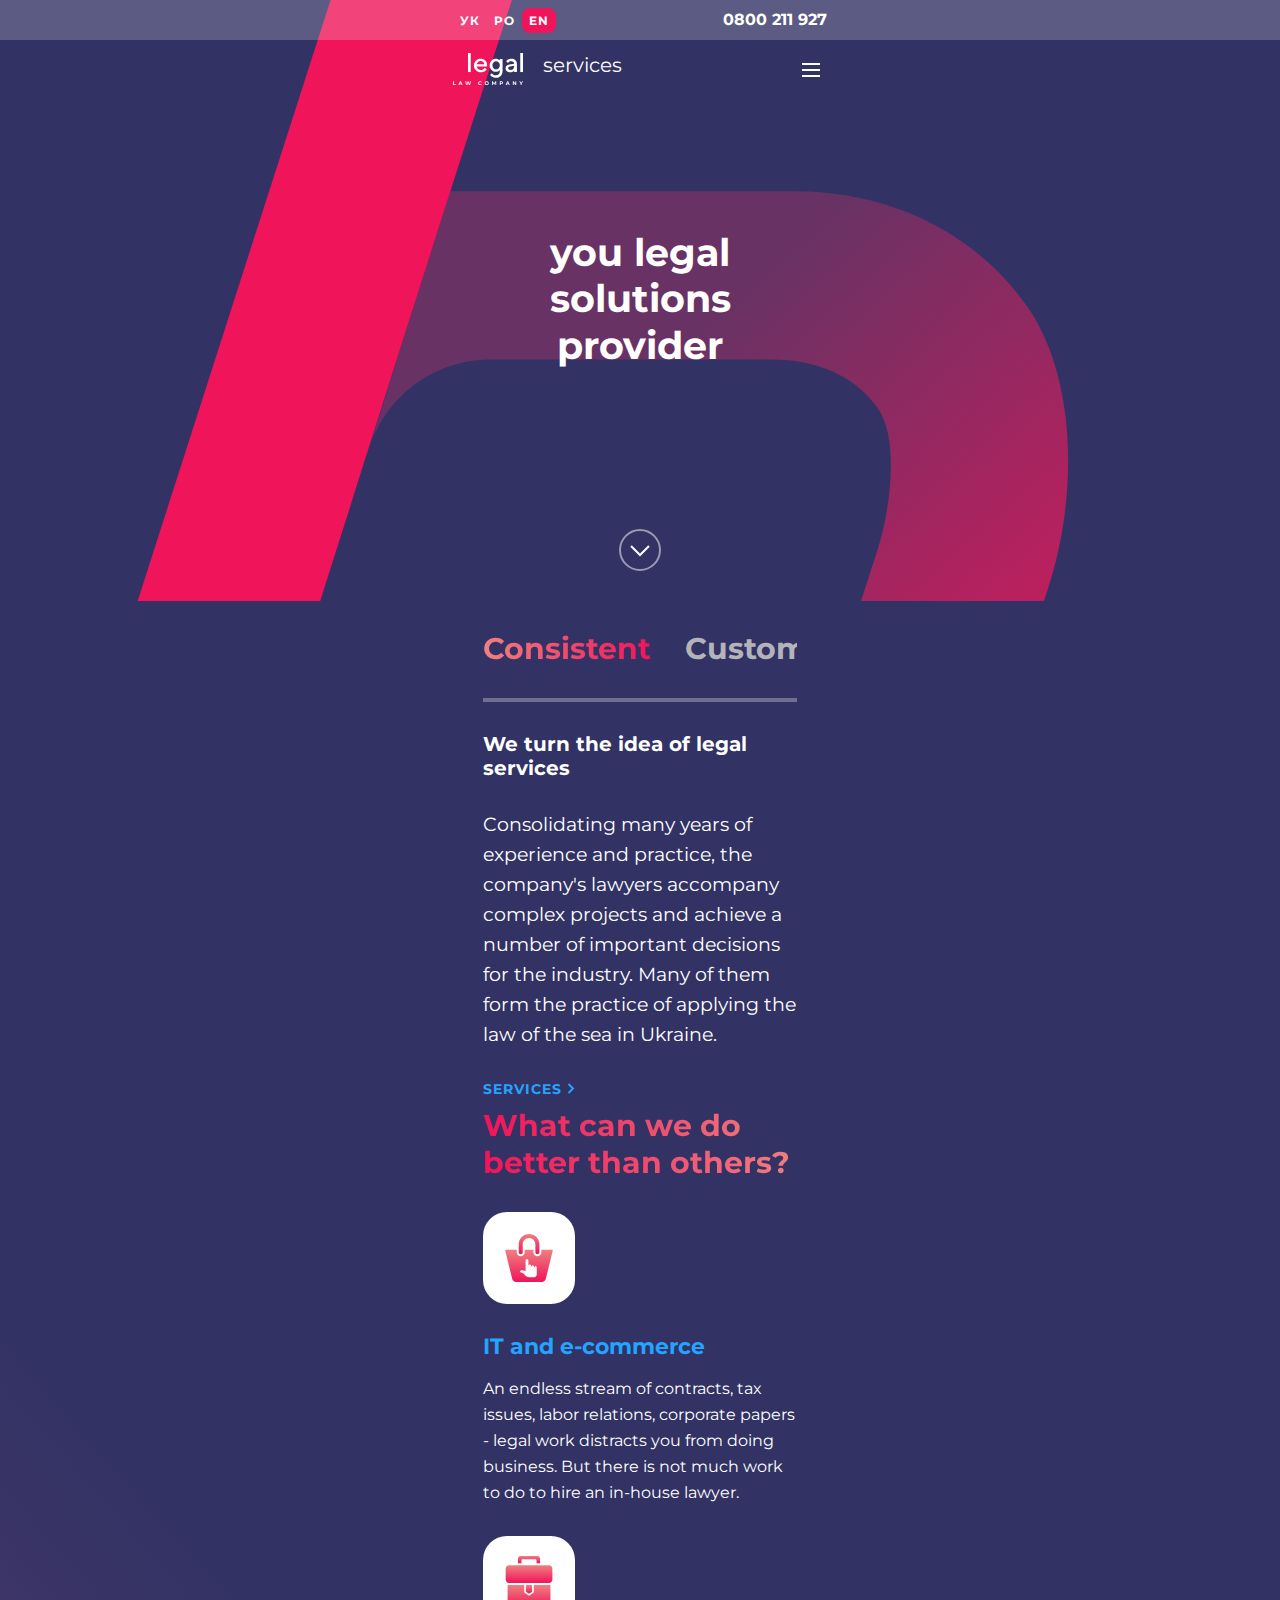
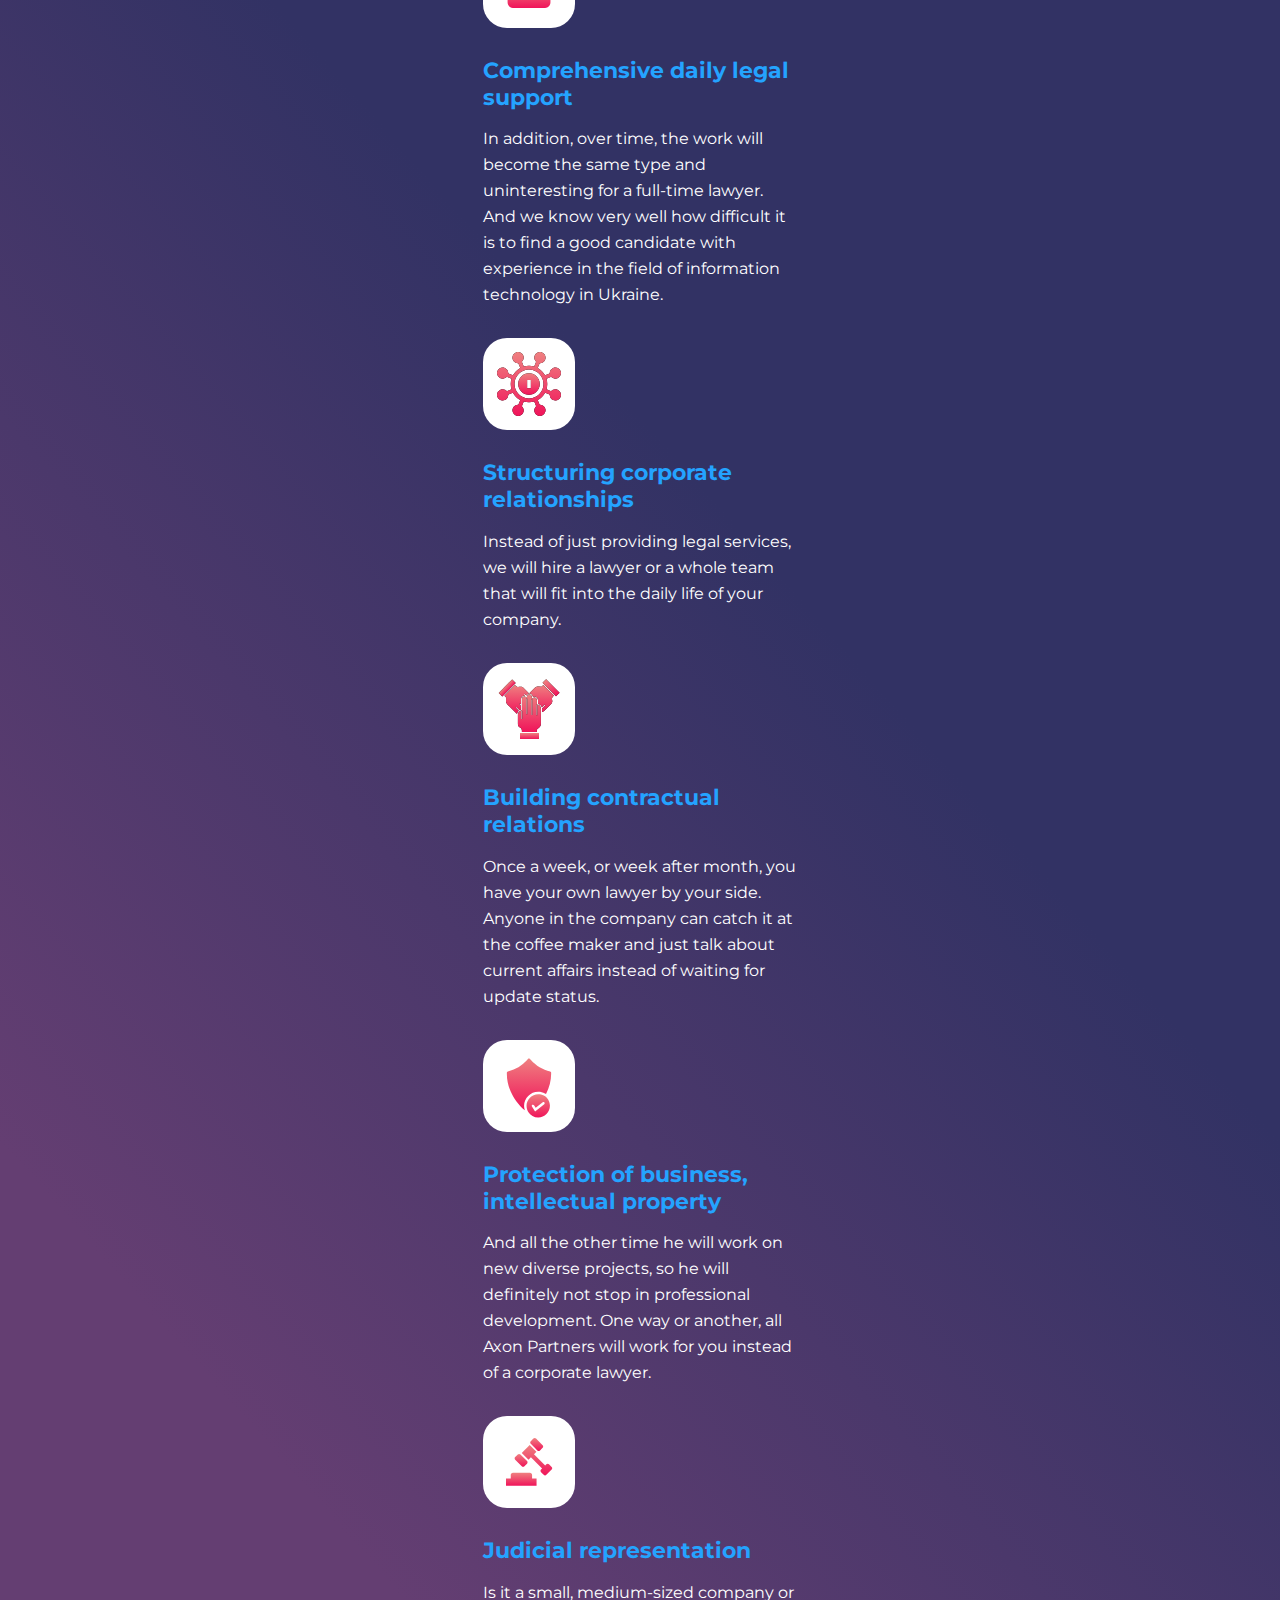
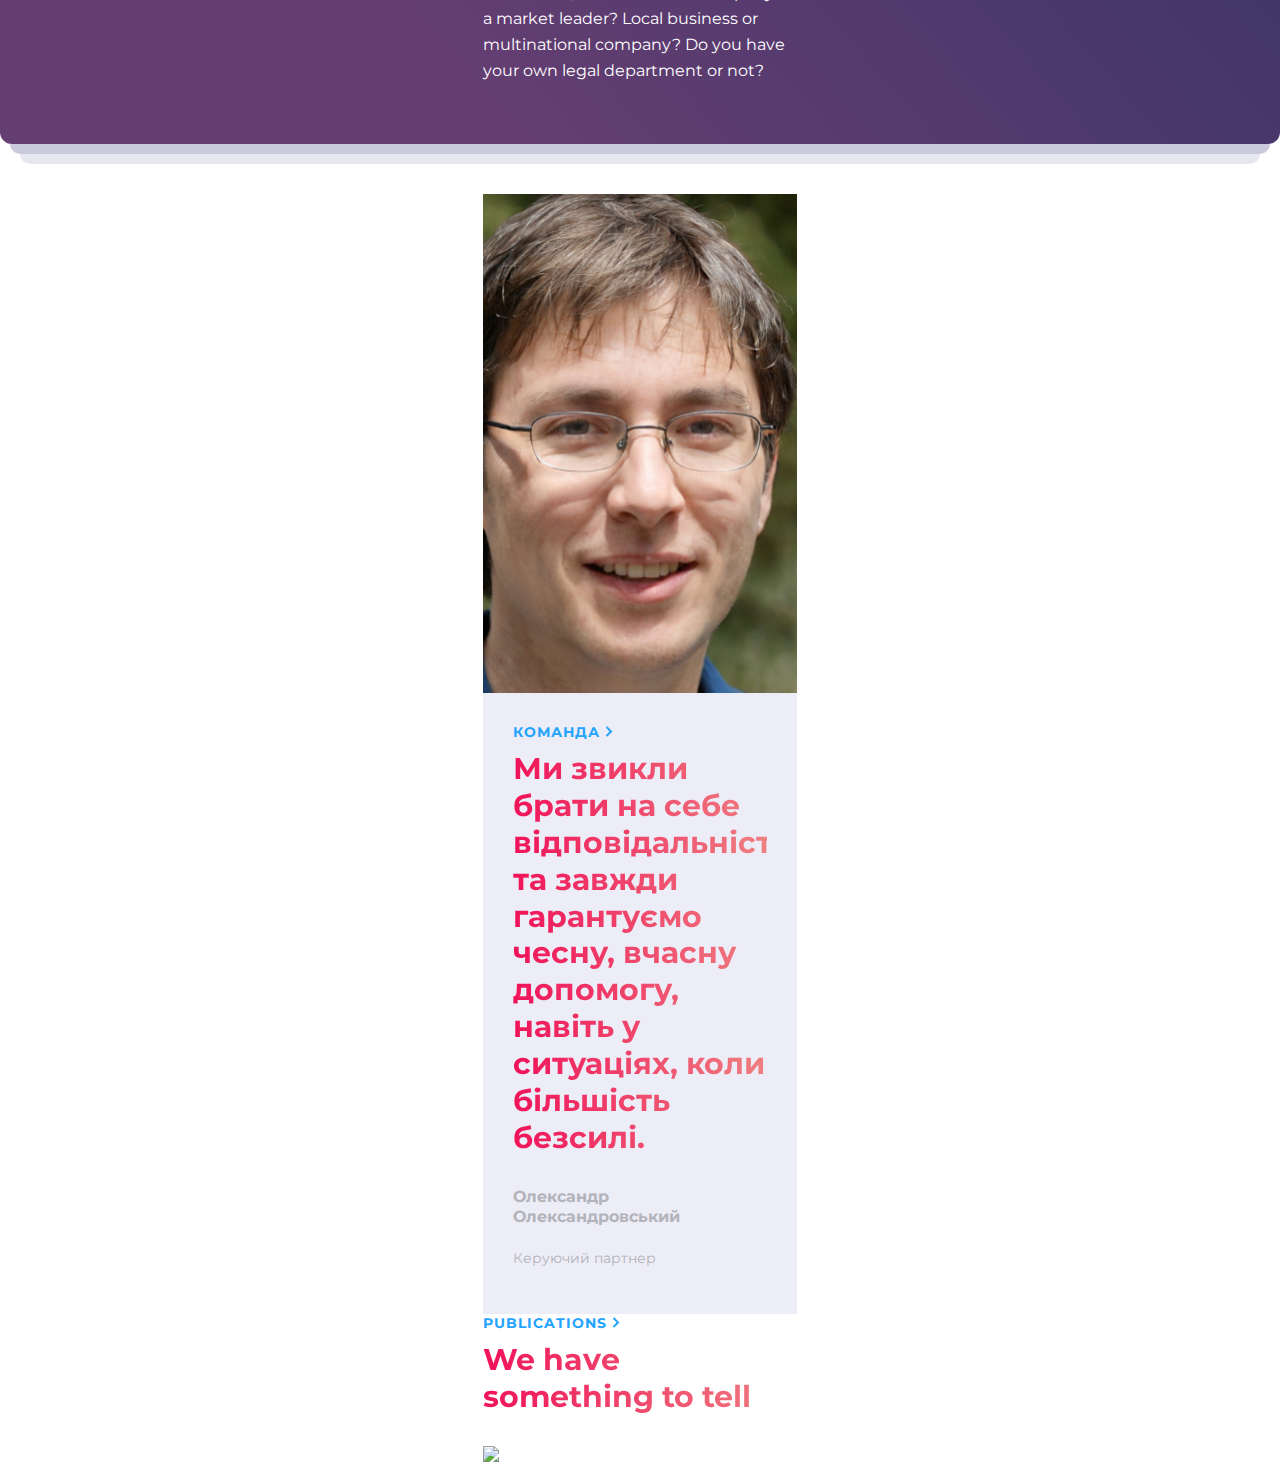
==== index.html @ 5c872ee0 "add services, do team" ====
<!doctype html>
<html lang="en">
<head>
    <meta charset="UTF-8">
    <meta name="viewport"
          content="width=device-width, user-scalable=no, initial-scale=1.0, maximum-scale=1.0, minimum-scale=1.0">
    <meta http-equiv="X-UA-Compatible" content="ie=edge">
    <title>hlegal | Homepage</title>
    <link rel="stylesheet" href="css/normalize.css">
    <link rel="stylesheet" href="css/style.css">
</head>
<body>
<header class="header">
    <section class="header__language-switch">
        <label><span class="button_lang">УК</span><span class="button_lang">PO</span><span class="button_lang current_lang">EN</span></label>
        <a href="tel:0800 211 927" class="contact_phone">0800 211 927</a>
    </section>
    <section class="header__services">
        <a href="#" class="logo">
            <img src="img/logo.svg" alt="logo">
        </a>
        <p>services</p>
        <input type="checkbox" class="visually-hidden" id="nav-toggler">
        <label for="nav-toggler" class="header__services__toggler">
            <span></span><span></span><span></span>
        </label>
        <nav class="header__services__nav">
            <ul class="header__services__nav-list">
                <li><a href="#">about us</a></li>
                <li><a href="#">services</a></li>
                <li><a href="#">team</a></li>
                <li><a href="#">publications</a></li>
                <li><a href="#">contact</a></li>
            </ul>
        </nav>
    </section>
</header>
<main>
    <div class="background">
        <section class="center offer">
            <h1>you legal solutions provider</h1>
            <button class="offer__button">
                <a href="#nextSection" target="_offer">
                    <svg width="20" height="14" viewBox="0 0 20 10" fill="none" xmlns="http://www.w3.org/2000/svg">
                        <path d="M1 1L10 10L19 1" stroke="white" stroke-width="2"/>
                    </svg>
                </a>
            </button>
        </section>
        <section class="center experience" id="nextSection">
            <article class="experience__scroll">
                <div class="experience__scroll__scroll-menu">
                    <a href="#consistent" class="experience__scroll__scroll-menu__current-item">Consistent</a>
                    <a href="#customer_oriented">Customer oriented</a>
                    <a href="#innovative">Innovative</a>
                    <a href="#business_oriented">Business oriented</a>
                </div>
            </article>
            <article class="experience__info">
                <h3 class="experience__info__h">We turn the idea of legal services</h3>
                <p class="experience__info__desc">Consolidating many years of experience and practice, the company's lawyers accompany complex projects and achieve a number of important decisions for the industry. Many of them form the practice of applying the law of the sea in Ukraine.</p>
            </article>
        </section>
        <section class="center services">
            <a href="#" class="link-with-arrow">Services<svg width="8" height="11" viewBox="0 0 8 11" fill="none" xmlns="http://www.w3.org/2000/svg">
                <path d="M1.5 1L6 5.5L1.5 10" stroke="#24A3FF" stroke-width="2"/>
            </svg></a>
            <h2 class="header-red-gradient">What can we do better than others?</h2>
            <article class="services__cards">
                <div class="services__cards__card">
                    <div class="services__cards__card__icon"><img src="../img/ecommerce.svg" alt="ecommerce"></div>
                    <h3 class="link-blue-header">IT and e-commerce</h3>
                    <p class="services__cards__card__desc">An endless stream of contracts, tax issues, labor relations, corporate papers - legal work distracts you from doing business. But there is not much work to do to hire an in-house lawyer.</p>
                </div>
                <div class="services__cards__card">
                    <div class="services__cards__card__icon"><img src="../img/support.svg" alt="support"></div>
                    <h3 class="link-blue-header">Comprehensive daily legal support</h3>
                    <p class="services__cards__card__desc">In addition, over time, the work will become the same type and uninteresting for a full-time lawyer. And we know very well how difficult it is to find a good candidate with experience in the field of information technology in Ukraine.</p>
                </div>
                <div class="services__cards__card">
                    <div class="services__cards__card__icon"><img src="../img/corporate.svg" alt="corporate"></div>
                    <h3 class="link-blue-header">Structuring corporate relationships</h3>
                    <p class="services__cards__card__desc">Instead of just providing legal services, we will hire a lawyer or a whole team that will fit into the daily life of your company.</p>
                </div>
                <div class="services__cards__card">
                    <div class="services__cards__card__icon"><img src="../img/trust.svg" alt="trust"></div>
                    <h3 class="link-blue-header">Building contractual relations</h3>
                    <p class="services__cards__card__desc">Once a week, or week after month, you have your own lawyer by your side. Anyone in the company can catch it at the coffee maker and just talk about current affairs instead of waiting for update status.</p>
                </div>
                <div class="services__cards__card">
                    <div class="services__cards__card__icon"><img src="../img/protection.svg" alt="protection"></div>
                    <h3 class="link-blue-header">Protection of business, intellectual property</h3>
                    <p class="services__cards__card__desc">And all the other time he will work on new diverse projects, so he will definitely not stop in professional development. One way or another, all Axon Partners will work for you instead of a corporate lawyer.</p>
                </div>
                <div class="services__cards__card">
                    <div class="services__cards__card__icon"><img src="../img/court.svg" alt="court"></div>
                    <h3 class="link-blue-header">Judicial representation</h3>
                    <p class="services__cards__card__desc">Is it a small, medium-sized company or a market leader? Local business or multinational company? Do you have your own legal department or not?</p>
                </div>
            </article>
        </section>
    </div>
    <section class="center team">
        <article class="team__member-card">
            <img src="../img/team_member.jpg" alt="team member">
            <div class="team__member-card__center">
                <a href="#" class="link-with-arrow">команда<svg width="8" height="11" viewBox="0 0 8 11" fill="none" xmlns="http://www.w3.org/2000/svg">
                    <path d="M1.5 1L6 5.5L1.5 10" stroke="#24A3FF" stroke-width="2"/>
                </svg></a>
                <h2 class="header-red-gradient">Ми звикли брати на себе відповідальність та завжди гарантуємо чесну, вчасну допомогу, навіть у ситуаціях, коли більшість безсилі.</h2>
                <h4 class="team__member-card__name">Олександр Олександровський</h4>
                <p class="team__member-card__desk">Керуючий партнер</p>
            </div>
        </article>
    </section>
    <section class="center publications">
        <article class="publications__p">
            <a href="#" class="link-with-arrow">publications<svg width="8" height="11" viewBox="0 0 8 11" fill="none" xmlns="http://www.w3.org/2000/svg">
                <path d="M1.5 1L6 5.5L1.5 10" stroke="#24A3FF" stroke-width="2"/>
            </svg></a>
            <h2 class="header-red-gradient">We have something to tell</h2>
            <img src="../img/work_process.jpg" alt="work process">
        </article>
    </section>
</main>
<footer>

</footer>
</body>
</html>
---- css/style.css ----
:root{--main-darck-color: #323264;--accent-pink-color: #F0145A;--link-active-color: #24A3FF;--text-grey: #B3B3BA;--hover-light-text-color: rgba(255, 255, 255, 0.2);--text-red-gradient: linear-gradient(90.13deg, #F0145A 0.84%, #EF8080 99.96%);--text-red-reversed-gradient: linear-gradient(90.13deg, #EF8080 0.84%, #F0145A 99.96%);--background-gradient: linear-gradient(228.57deg, #323264 11.93%, #323264 57.17%, #643E72 87.46%)}@font-face{font-family:"Montserrat";src:url("../fonts/Montserrat/Montserrat-Regular.woff2");font-weight:400}@font-face{font-family:"Montserrat";src:url("../fonts/Montserrat/Montserrat-Bold.woff2");font-weight:700}html{scroll-behavior:smooth}body{font-family:"Montserrat",sans-serif;color:#fff}a{cursor:pointer;text-decoration:none}.center{padding-left:calc(50vw - 157px);padding-right:calc(50vw - 157px)}main .background{display:block;position:relative;background:var(--background-gradient);border-radius:0 0 12px 12px}main .background:before,main .background:after{content:"";display:block;position:absolute;border-radius:0 0 12px 12px;width:100%;z-index:-1;height:10px;transform:translateX(-50%);left:50%}main .background:before{bottom:-10px;background-color:#cacadb;width:calc(100% - 20px)}main .background:after{bottom:-20px;background-color:#e7e7f2;width:calc(100% - 40px)}img{display:block;max-width:100%}.link-with-arrow{font:700 14px/1.2 "Montserrat",sans-serif;text-transform:uppercase;letter-spacing:1px;color:var(--link-active-color)}.link-with-arrow svg{margin:0 5px}.link-blue-header{font:700 22px/1.22 "Montserrat",sans-serif;color:var(--link-active-color);margin:30px 0 15px 0}.header-red-gradient{margin:10px 0 30px 0;font:700 30px/1.23 "Montserrat",sans-serif;background:var(--text-red-gradient);-webkit-background-clip:text;-webkit-text-fill-color:rgba(0,0,0,0)}.visually-hidden{position:absolute;width:1px;height:1px;margin:-1px;border:0;padding:0;white-space:nowrap;clip-path:inset(100%);clip:rect(0 0 0 0);overflow:hidden}.header{position:absolute;width:100%;box-sizing:border-box;z-index:10}.header__language-switch{padding:10px calc(50vw - 187px);display:flex;align-items:center;justify-content:space-between;background-blend-mode:overlay;background:rgba(255,255,255,.2)}.header__language-switch .button_lang{cursor:pointer;text-align:center;padding:5px 7px;margin:0;border-radius:8px;font:700 12px/1.25 "Montserrat",sans-serif;letter-spacing:1px}.header__language-switch .button_lang:hover{background:rgba(255,255,255,.2)}.header__language-switch .current_lang{background:var(--accent-pink-color)}.header__language-switch .contact_phone{font:700 16px/1.25 "Montserrat",sans-serif;color:#fff;text-decoration:none}.header__services{padding:13px calc(50vw - 187px);display:flex;justify-content:space-between}.header__services p{font:20px/1.2 "Montserrat",sans-serif;margin:0 auto 0 20px}.header__services .logo{display:block;max-width:70px}.header__services__toggler{width:32px;height:32px;border-radius:8px;display:block;position:relative;z-index:3}.header__services__toggler span{width:18px;height:2px;background:#fff;display:block;position:absolute;left:50%;top:0;transform:translateX(-50%)}.header__services__toggler span:nth-child(1){transform:translate(-50%, 10px)}.header__services__toggler span:nth-child(2){top:50%}.header__services__toggler span:nth-child(3){top:100%;transform:translate(-50%, -10px)}.header__services__toggler:hover{background:var(--hover-light-text-color)}.header__services__nav{position:fixed;left:0;top:0;width:100%;height:100%;display:none;flex-direction:column;gap:30px;align-items:center;padding:40px;box-sizing:border-box}.header__services__nav-list{padding:0;margin:0;list-style:none;display:flex;flex-direction:column;align-items:center;gap:14px}.header__services__nav-list a{color:#fff;font-weight:400}#nav-toggler:checked~.header__services__nav{display:flex}#nav-toggler:checked~.header__services__toggler span{top:50%;left:50%;width:18px;transform:translate(-50%, -50%) rotate(225deg)}#nav-toggler:checked~.header__services__toggler span:nth-child(2){transform:translate(-50%, -50%) rotate(-225deg)}.offer{display:flex;align-items:flex-start;flex-direction:column;align-items:center;padding-top:230px;padding-bottom:30px;gap:160px;background-image:url("../img/symbol.svg");background-repeat:no-repeat;background-size:cover;background-position:center;position:relative}.offer h1{font:700 38px/1.22 "Montserrat",sans-serif;text-align:center;max-width:350px;margin:0}.offer__button{cursor:pointer;width:42px;height:42px;background:rgba(0,0,0,0);border:2px solid rgba(255,255,255,.5);border-radius:50%}.offer__button a{display:flex;align-items:center;justify-content:center}.offer__button:hover{border-color:var(--accent-pink-color)}.offer__button:hover svg>path{stroke:var(--accent-pink-color)}.experience{margin:30px 0}.experience__scroll{padding-bottom:15px;border-bottom:4px solid rgba(255,255,255,.3)}.experience__scroll__scroll-menu{background:rgba(0,0,0,0);overflow:auto;white-space:nowrap;padding-bottom:15px}.experience__scroll__scroll-menu a{display:inline-block;color:#b3b3ba;text-align:center;font:700 30px/1.23 "Montserrat",sans-serif;margin-right:30px}.experience__scroll__scroll-menu__current-item{background:var(--text-red-reversed-gradient);-webkit-background-clip:text;-webkit-text-fill-color:rgba(0,0,0,0)}.experience__info__h{font:700 20px/1.2 "Montserrat",sans-serif;margin:30px auto}.experience__info__desc{font:400 19px/1.578 "Montserrat",sans-serif}.services{padding-bottom:60px}.services__cards{display:grid;gap:30px}.services__cards__card{display:flex;flex-direction:column}.services__cards__card__icon{width:92px;height:92px;background:#fff;border-radius:24px;display:flex;justify-content:center;align-items:center}.services__cards__card__desc{font:400 16px/1.625 "Montserrat",sans-serif;margin:0}.team{margin-top:50px}.team__member-card{background-color:#ededf7}.team__member-card__center{padding:30px}.team__member-card__name{font:700 16px/1.25 "Montserrat",sans-serif;color:var(--text-grey)}.team__member-card__desk{font:400 14px/1.57 "Montserrat",sans-serif;color:var(--text-grey)}/*# sourceMappingURL=style.css.map */
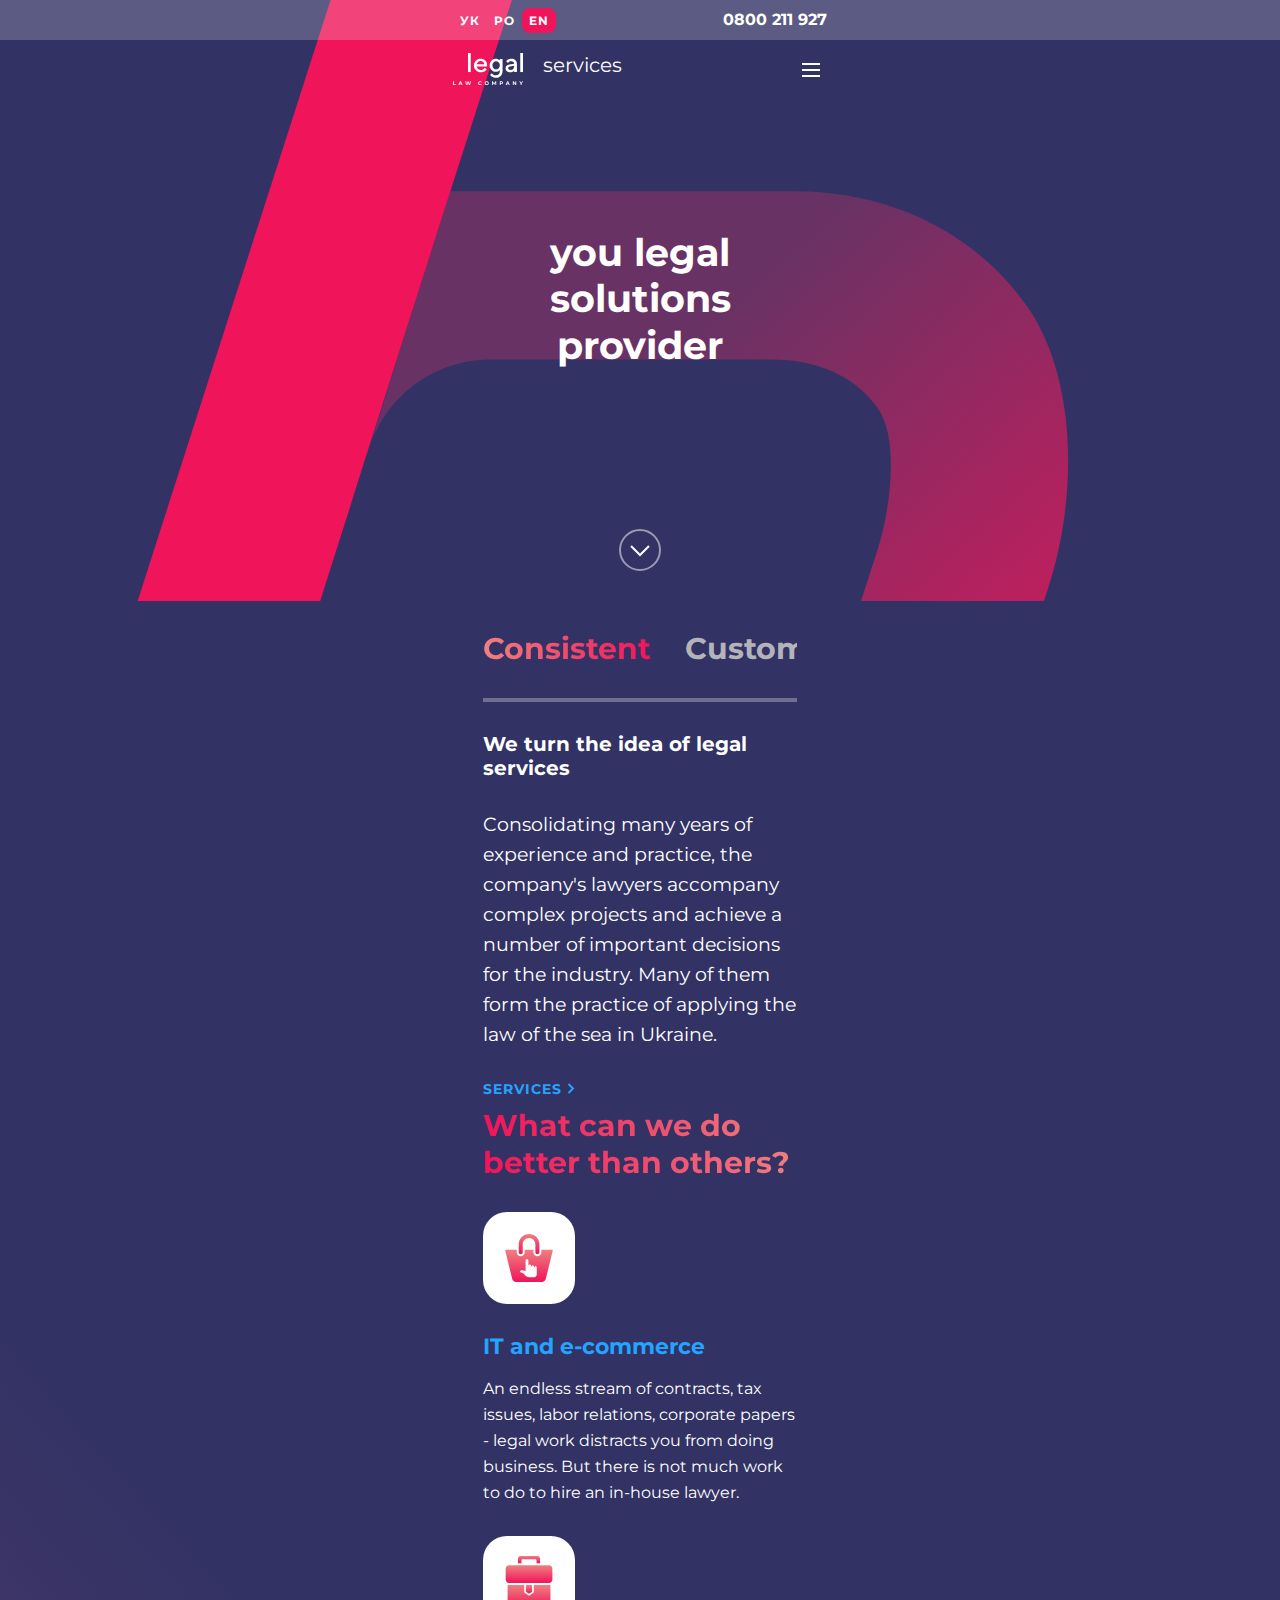
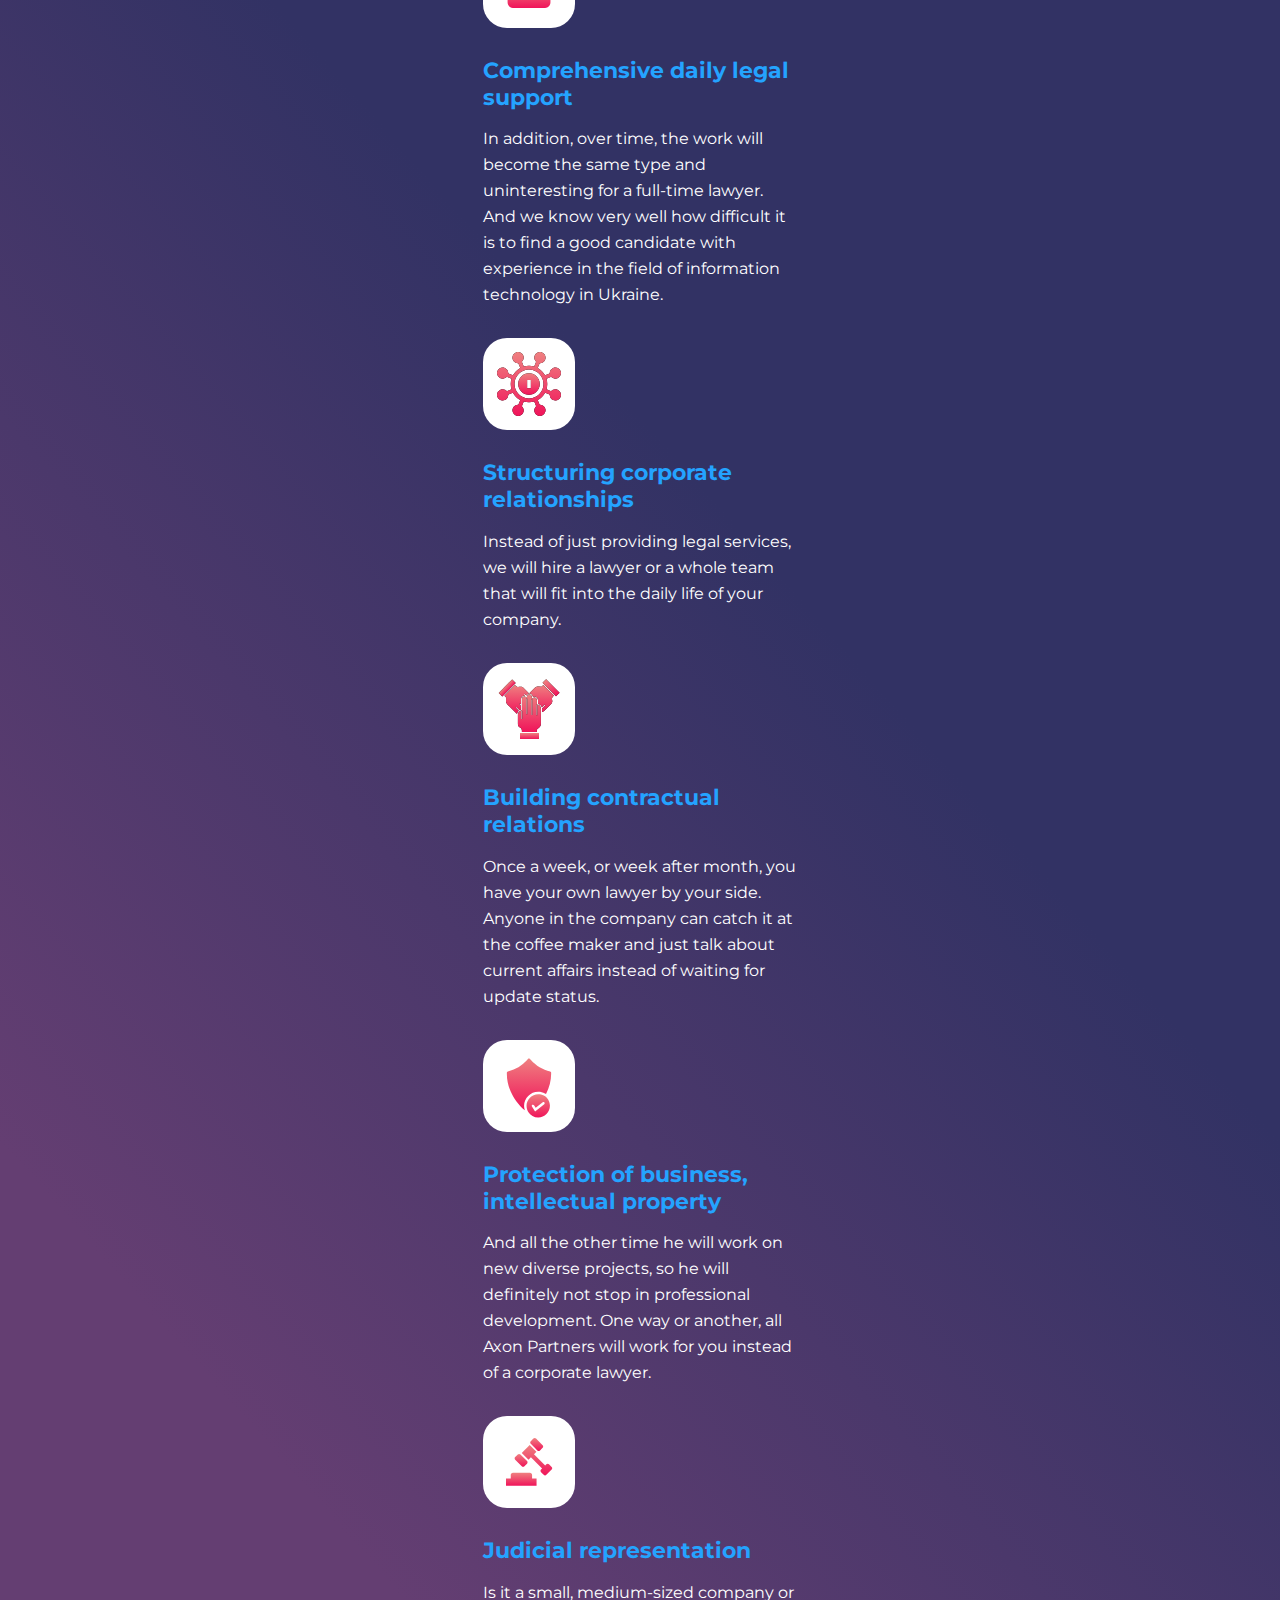
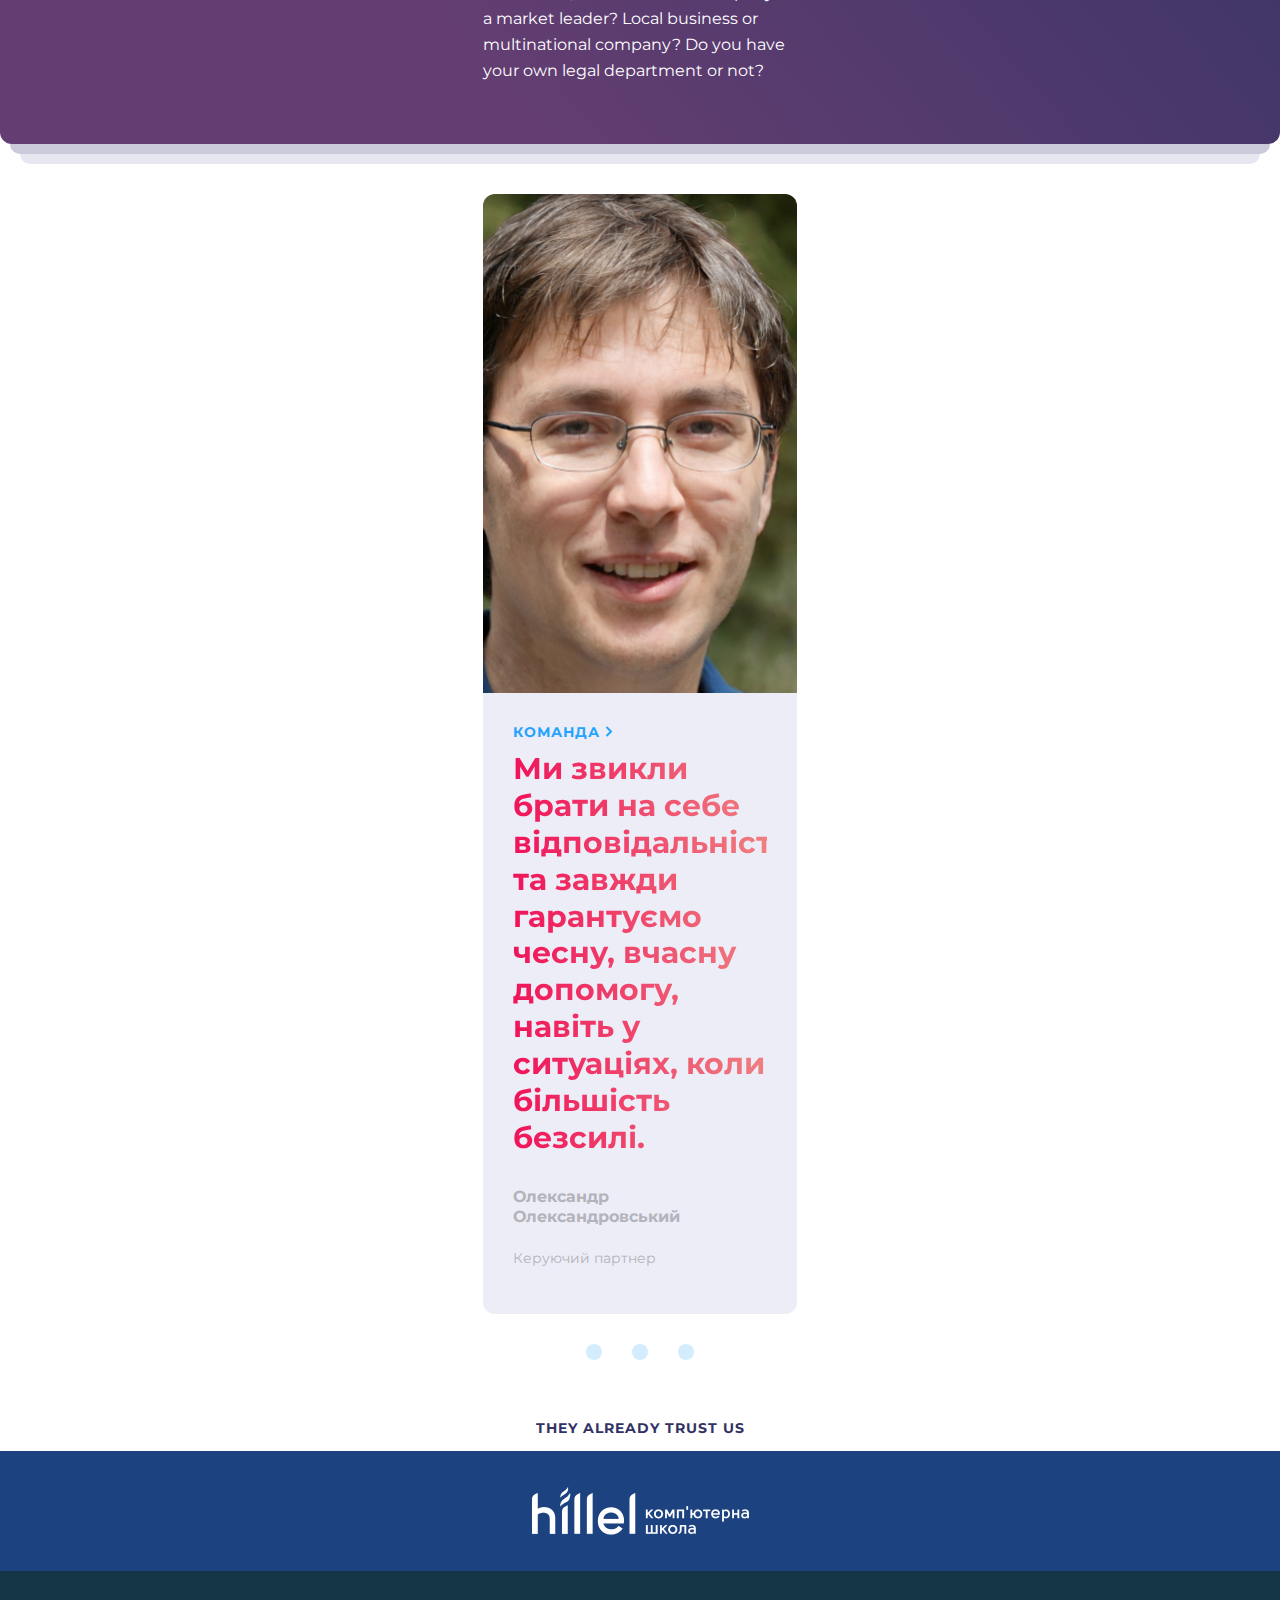
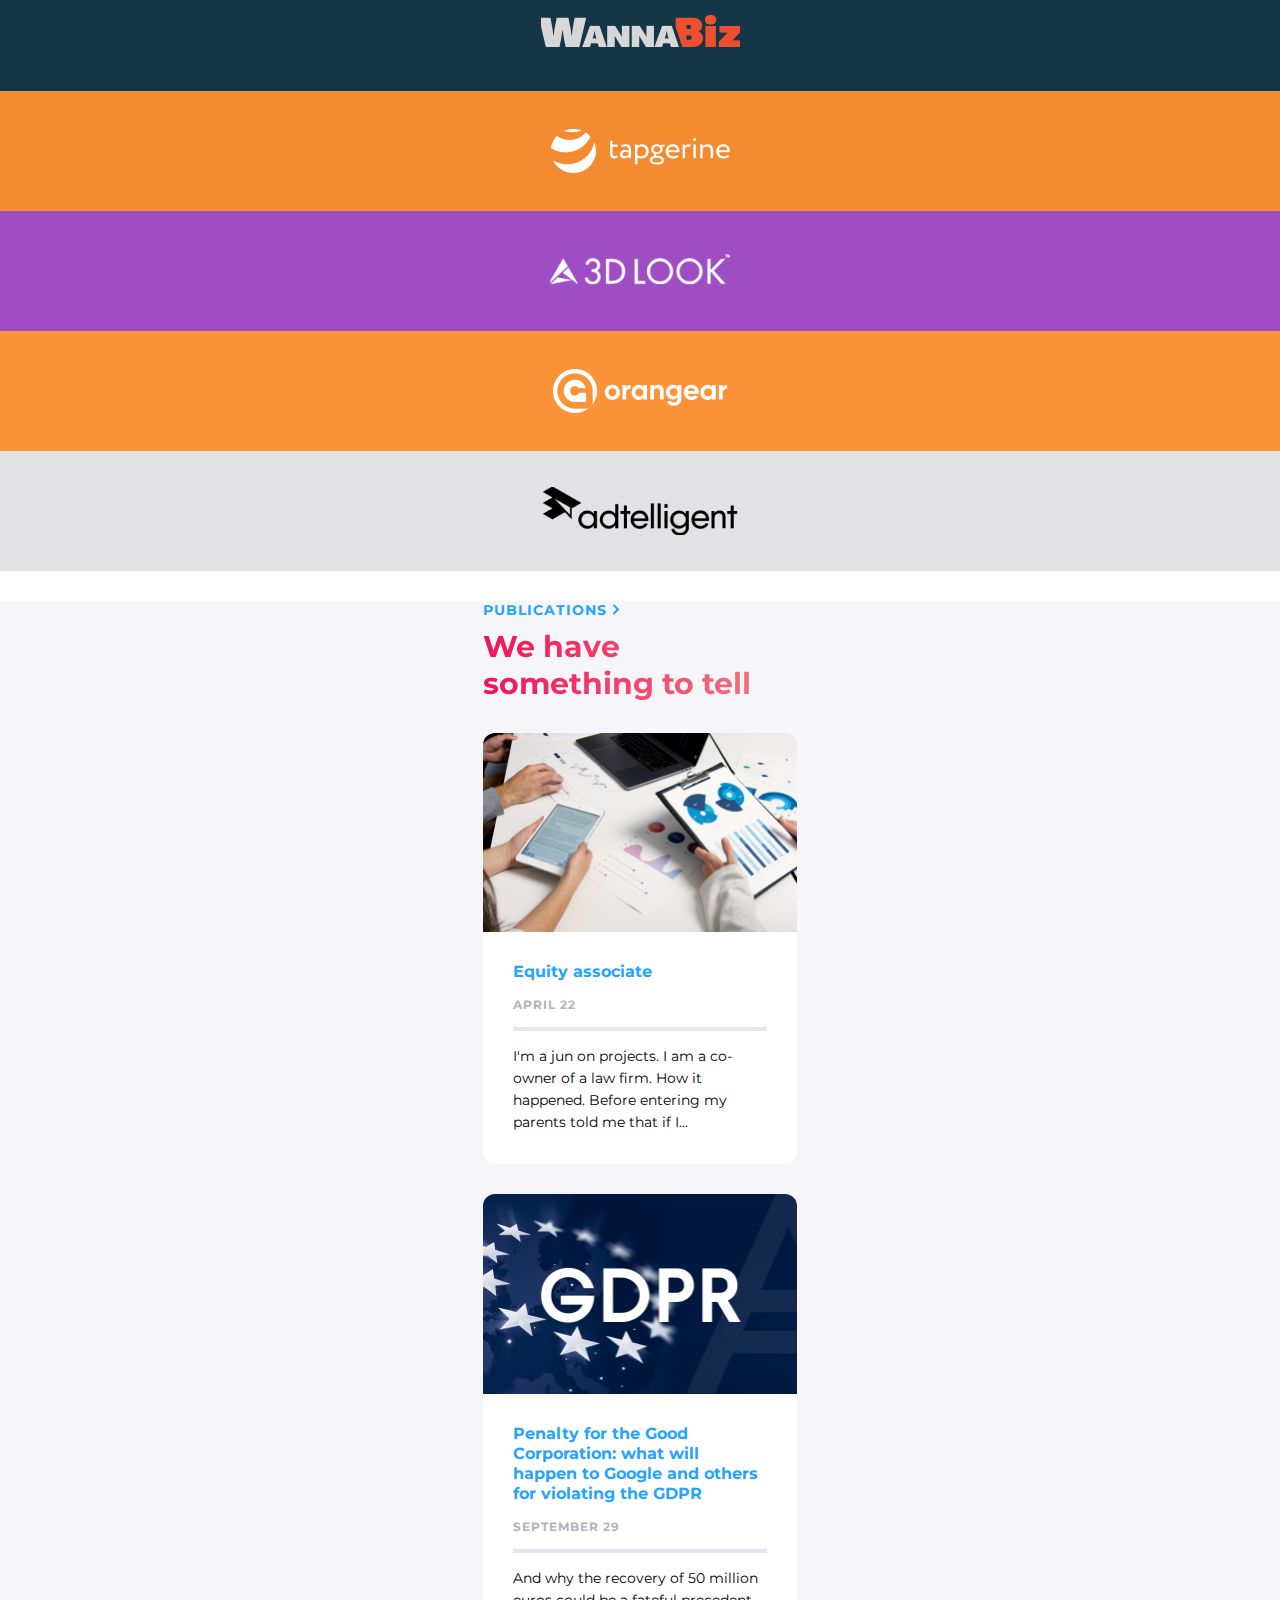
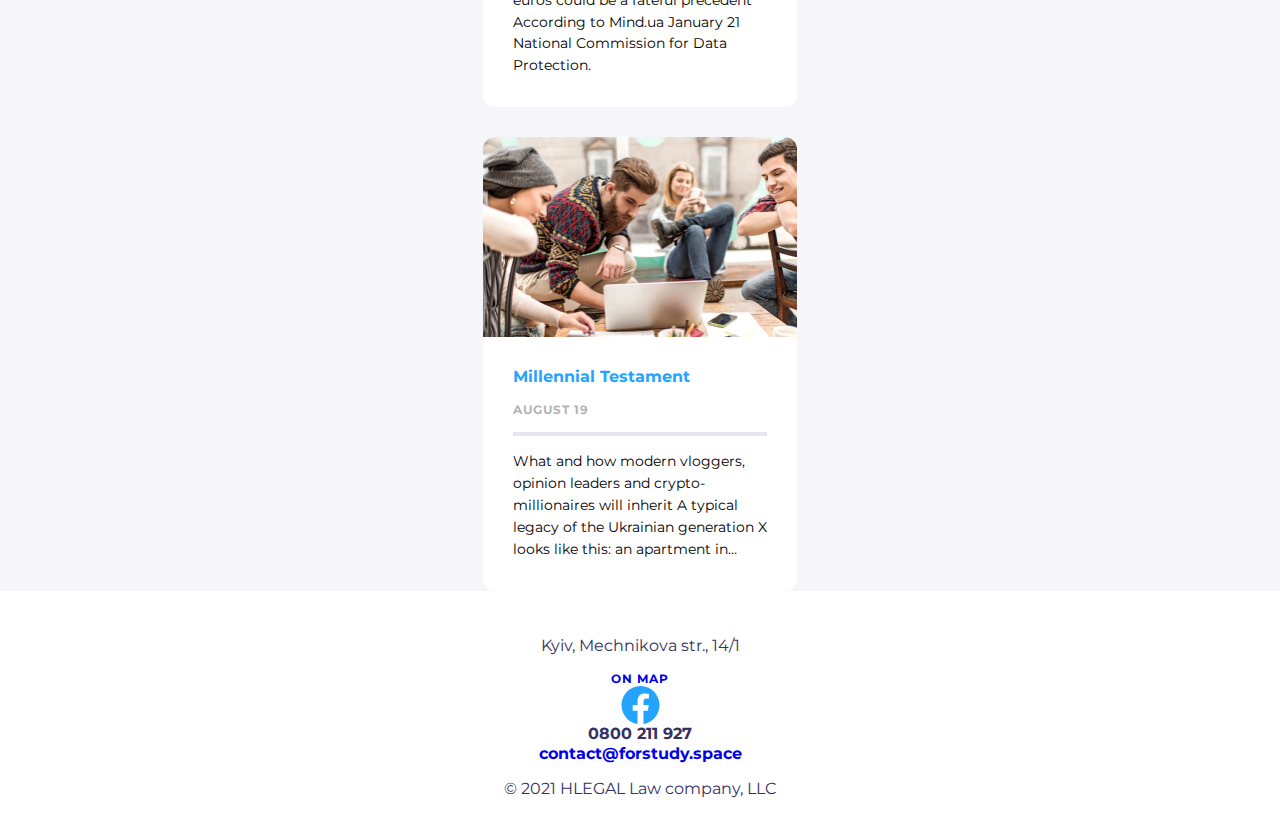
==== commit 8e00c811: "done to footer" ====
--- a/index.html
+++ b/index.html
@@ -5,7 +5,7 @@
     <meta name="viewport"
           content="width=device-width, user-scalable=no, initial-scale=1.0, maximum-scale=1.0, minimum-scale=1.0">
     <meta http-equiv="X-UA-Compatible" content="ie=edge">
-    <title>hlegal | Homepage</title>
+    <title>Hlegal | Homepage</title>
     <link rel="stylesheet" href="css/normalize.css">
     <link rel="stylesheet" href="css/style.css">
 </head>
@@ -69,32 +69,32 @@
             <article class="services__cards">
                 <div class="services__cards__card">
                     <div class="services__cards__card__icon"><img src="../img/ecommerce.svg" alt="ecommerce"></div>
-                    <h3 class="link-blue-header">IT and e-commerce</h3>
+                    <a href="#" class="services__cards__card__h">IT and e-commerce</a>
                     <p class="services__cards__card__desc">An endless stream of contracts, tax issues, labor relations, corporate papers - legal work distracts you from doing business. But there is not much work to do to hire an in-house lawyer.</p>
                 </div>
                 <div class="services__cards__card">
                     <div class="services__cards__card__icon"><img src="../img/support.svg" alt="support"></div>
-                    <h3 class="link-blue-header">Comprehensive daily legal support</h3>
+                    <a href="#" class="services__cards__card__h">Comprehensive daily legal support</a>
                     <p class="services__cards__card__desc">In addition, over time, the work will become the same type and uninteresting for a full-time lawyer. And we know very well how difficult it is to find a good candidate with experience in the field of information technology in Ukraine.</p>
                 </div>
                 <div class="services__cards__card">
                     <div class="services__cards__card__icon"><img src="../img/corporate.svg" alt="corporate"></div>
-                    <h3 class="link-blue-header">Structuring corporate relationships</h3>
+                    <a href="#" class="services__cards__card__h">Structuring corporate relationships</a>
                     <p class="services__cards__card__desc">Instead of just providing legal services, we will hire a lawyer or a whole team that will fit into the daily life of your company.</p>
                 </div>
                 <div class="services__cards__card">
                     <div class="services__cards__card__icon"><img src="../img/trust.svg" alt="trust"></div>
-                    <h3 class="link-blue-header">Building contractual relations</h3>
+                    <a href="#" class="services__cards__card__h">Building contractual relations</a>
                     <p class="services__cards__card__desc">Once a week, or week after month, you have your own lawyer by your side. Anyone in the company can catch it at the coffee maker and just talk about current affairs instead of waiting for update status.</p>
                 </div>
                 <div class="services__cards__card">
                     <div class="services__cards__card__icon"><img src="../img/protection.svg" alt="protection"></div>
-                    <h3 class="link-blue-header">Protection of business, intellectual property</h3>
+                    <a href="#" class="services__cards__card__h">Protection of business, intellectual property</a>
                     <p class="services__cards__card__desc">And all the other time he will work on new diverse projects, so he will definitely not stop in professional development. One way or another, all Axon Partners will work for you instead of a corporate lawyer.</p>
                 </div>
                 <div class="services__cards__card">
                     <div class="services__cards__card__icon"><img src="../img/court.svg" alt="court"></div>
-                    <h3 class="link-blue-header">Judicial representation</h3>
+                    <a href="#" class="services__cards__card__h">Judicial representation</a>
                     <p class="services__cards__card__desc">Is it a small, medium-sized company or a market leader? Local business or multinational company? Do you have your own legal department or not?</p>
                 </div>
             </article>
@@ -112,19 +112,88 @@
                 <p class="team__member-card__desk">Керуючий партнер</p>
             </div>
         </article>
+        <div class="team__slider-dots">
+            <a href="#" class="team__slider-dots__indicator"></a>
+            <a href="#" class="team__slider-dots__dot" data-pos="0"></a>
+            <a href="#" class="team__slider-dots__dot" data-pos="1"></a>
+            <a href="#" class="team__slider-dots__dot" data-pos="2"></a>
+        </div>
+    </section>
+    <section class="clients">
+        <h3 class="clients__h">They already trust us</h3>
+        <article class="clients__block">
+            <div class="clients__block__item">
+                <a href="#">
+                    <img src="../img/hillel_logo.png" alt="hillel_logo" >
+                </a>
+            </div>
+            <div class="clients__block__item">
+                <a href="#">
+                    <img src="../img/wannabiz_logo.png" alt="wanna biz logo" >
+                </a>
+            </div>
+            <div class="clients__block__item">
+                <a href="#">
+                    <img src="../img/tapgerine_logo.png" alt="tapgerine logo" >
+                </a>
+            </div>
+            <div class="clients__block__item">
+                <a href="#">
+                    <img src="../img/3dlook_logo.png" alt="3d look logo" >
+                </a>
+            </div>
+            <div class="clients__block__item">
+                <a href="#">
+                    <img src="../img/arangear_logo.png" alt="arangear logo" >
+                </a>
+            </div>
+            <div class="clients__block__item">
+                <a href="#">
+                    <img src="../img/adtelligent_logo.png" alt="adtelligent logo" >
+                </a>
+            </div>
+        </article>
     </section>
     <section class="center publications">
-        <article class="publications__p">
-            <a href="#" class="link-with-arrow">publications<svg width="8" height="11" viewBox="0 0 8 11" fill="none" xmlns="http://www.w3.org/2000/svg">
-                <path d="M1.5 1L6 5.5L1.5 10" stroke="#24A3FF" stroke-width="2"/>
-            </svg></a>
-            <h2 class="header-red-gradient">We have something to tell</h2>
-            <img src="../img/work_process.jpg" alt="work process">
+        <a href="#" class="link-with-arrow">publications<svg width="8" height="11" viewBox="0 0 8 11" fill="none" xmlns="http://www.w3.org/2000/svg">
+            <path d="M1.5 1L6 5.5L1.5 10" stroke="#24A3FF" stroke-width="2"/>
+        </svg></a>
+        <h2 class="header-red-gradient">We have something to tell</h2>
+        <article class="publications__card">
+            <img src="../img/equity_associate.jpg" alt="Equity associate">
+            <div class="publications__card__info">
+                <a href="#" class="publications__card__info__a">Equity associate</a>
+                <p class="publications__card__info__data">April 22</p>
+                <p class="publications__card__info__desc">I'm a jun on projects. I am a co-owner of a law firm. How it happened. Before entering my parents told me that if I…</p>
+            </div>
+        </article>
+        <article class="publications__card">
+            <img src="../img/gdpr.jpg" alt="gdpr">
+            <div class="publications__card__info">
+                <a href="#" class="publications__card__info__a">Penalty for the Good Corporation: what will happen to Google and others for violating the GDPR</a>
+                <p class="publications__card__info__data">September 29</p>
+                <p class="publications__card__info__desc">And why the recovery of 50 million euros could be a fateful precedent According to Mind.ua January 21 National Commission for Data Protection.</p>
+            </div>
+        </article>
+        <article class="publications__card">
+            <img src="../img/millennial_testament.jpg" alt="millennial testament">
+            <div class="publications__card__info">
+                <a href="#" class="publications__card__info__a">Millennial Testament</a>
+                <p class="publications__card__info__data">August 19</p>
+                <p class="publications__card__info__desc">What and how modern vloggers, opinion leaders and crypto-millionaires will inherit A typical legacy of the Ukrainian generation X looks like this: an apartment in…</p>
+            </div>
         </article>
     </section>
 </main>
-<footer>
-
+<footer class="center footer">
+    <p>Kyiv, Mechnikova str., 14/1</p>
+    <a class="footer__map-link" href="#">On map</a>
+    <svg width="39" height="38" viewBox="0 0 39 38" fill="none" xmlns="http://www.w3.org/2000/svg">
+        <path d="M38.5 19.1161C38.5 8.55857 29.9934 0 19.5 0C9.00658 0 0.5 8.55857 0.5 19.1161C0.5 28.6575 7.44803 36.5659 16.5312 38V24.6419H11.707V19.1161H16.5312V14.9046C16.5312 10.1136 19.3678 7.46723 23.7078 7.46723C25.7866 7.46723 27.9609 7.84059 27.9609 7.84059V12.545H25.5651C23.2048 12.545 22.4688 14.0185 22.4688 15.5302V19.1161H27.7383L26.8959 24.6419H22.4688V38C31.552 36.5659 38.5 28.6575 38.5 19.1161Z" fill="#24A3FF"/>
+    </svg>
+    <a class="footer__phone-link" href="tel:0800 211 927">0800 211 927</a>
+    <a class="footer__mail-link" href="mailto:contact@forstudy.space">contact@forstudy.space</a>
+    <p>© 2021 HLEGAL Law company, LLC</p>
 </footer>
 </body>
 </html>--- a/css/style.css
+++ b/css/style.css
@@ -1 +1 @@
-:root{--main-darck-color: #323264;--accent-pink-color: #F0145A;--link-active-color: #24A3FF;--text-grey: #B3B3BA;--hover-light-text-color: rgba(255, 255, 255, 0.2);--text-red-gradient: linear-gradient(90.13deg, #F0145A 0.84%, #EF8080 99.96%);--text-red-reversed-gradient: linear-gradient(90.13deg, #EF8080 0.84%, #F0145A 99.96%);--background-gradient: linear-gradient(228.57deg, #323264 11.93%, #323264 57.17%, #643E72 87.46%)}@font-face{font-family:"Montserrat";src:url("../fonts/Montserrat/Montserrat-Regular.woff2");font-weight:400}@font-face{font-family:"Montserrat";src:url("../fonts/Montserrat/Montserrat-Bold.woff2");font-weight:700}html{scroll-behavior:smooth}body{font-family:"Montserrat",sans-serif;color:#fff}a{cursor:pointer;text-decoration:none}.center{padding-left:calc(50vw - 157px);padding-right:calc(50vw - 157px)}main .background{display:block;position:relative;background:var(--background-gradient);border-radius:0 0 12px 12px}main .background:before,main .background:after{content:"";display:block;position:absolute;border-radius:0 0 12px 12px;width:100%;z-index:-1;height:10px;transform:translateX(-50%);left:50%}main .background:before{bottom:-10px;background-color:#cacadb;width:calc(100% - 20px)}main .background:after{bottom:-20px;background-color:#e7e7f2;width:calc(100% - 40px)}img{display:block;max-width:100%}.link-with-arrow{font:700 14px/1.2 "Montserrat",sans-serif;text-transform:uppercase;letter-spacing:1px;color:var(--link-active-color)}.link-with-arrow svg{margin:0 5px}.link-blue-header{font:700 22px/1.22 "Montserrat",sans-serif;color:var(--link-active-color);margin:30px 0 15px 0}.header-red-gradient{margin:10px 0 30px 0;font:700 30px/1.23 "Montserrat",sans-serif;background:var(--text-red-gradient);-webkit-background-clip:text;-webkit-text-fill-color:rgba(0,0,0,0)}.visually-hidden{position:absolute;width:1px;height:1px;margin:-1px;border:0;padding:0;white-space:nowrap;clip-path:inset(100%);clip:rect(0 0 0 0);overflow:hidden}.header{position:absolute;width:100%;box-sizing:border-box;z-index:10}.header__language-switch{padding:10px calc(50vw - 187px);display:flex;align-items:center;justify-content:space-between;background-blend-mode:overlay;background:rgba(255,255,255,.2)}.header__language-switch .button_lang{cursor:pointer;text-align:center;padding:5px 7px;margin:0;border-radius:8px;font:700 12px/1.25 "Montserrat",sans-serif;letter-spacing:1px}.header__language-switch .button_lang:hover{background:rgba(255,255,255,.2)}.header__language-switch .current_lang{background:var(--accent-pink-color)}.header__language-switch .contact_phone{font:700 16px/1.25 "Montserrat",sans-serif;color:#fff;text-decoration:none}.header__services{padding:13px calc(50vw - 187px);display:flex;justify-content:space-between}.header__services p{font:20px/1.2 "Montserrat",sans-serif;margin:0 auto 0 20px}.header__services .logo{display:block;max-width:70px}.header__services__toggler{width:32px;height:32px;border-radius:8px;display:block;position:relative;z-index:3}.header__services__toggler span{width:18px;height:2px;background:#fff;display:block;position:absolute;left:50%;top:0;transform:translateX(-50%)}.header__services__toggler span:nth-child(1){transform:translate(-50%, 10px)}.header__services__toggler span:nth-child(2){top:50%}.header__services__toggler span:nth-child(3){top:100%;transform:translate(-50%, -10px)}.header__services__toggler:hover{background:var(--hover-light-text-color)}.header__services__nav{position:fixed;left:0;top:0;width:100%;height:100%;display:none;flex-direction:column;gap:30px;align-items:center;padding:40px;box-sizing:border-box}.header__services__nav-list{padding:0;margin:0;list-style:none;display:flex;flex-direction:column;align-items:center;gap:14px}.header__services__nav-list a{color:#fff;font-weight:400}#nav-toggler:checked~.header__services__nav{display:flex}#nav-toggler:checked~.header__services__toggler span{top:50%;left:50%;width:18px;transform:translate(-50%, -50%) rotate(225deg)}#nav-toggler:checked~.header__services__toggler span:nth-child(2){transform:translate(-50%, -50%) rotate(-225deg)}.offer{display:flex;align-items:flex-start;flex-direction:column;align-items:center;padding-top:230px;padding-bottom:30px;gap:160px;background-image:url("../img/symbol.svg");background-repeat:no-repeat;background-size:cover;background-position:center;position:relative}.offer h1{font:700 38px/1.22 "Montserrat",sans-serif;text-align:center;max-width:350px;margin:0}.offer__button{cursor:pointer;width:42px;height:42px;background:rgba(0,0,0,0);border:2px solid rgba(255,255,255,.5);border-radius:50%}.offer__button a{display:flex;align-items:center;justify-content:center}.offer__button:hover{border-color:var(--accent-pink-color)}.offer__button:hover svg>path{stroke:var(--accent-pink-color)}.experience{margin:30px 0}.experience__scroll{padding-bottom:15px;border-bottom:4px solid rgba(255,255,255,.3)}.experience__scroll__scroll-menu{background:rgba(0,0,0,0);overflow:auto;white-space:nowrap;padding-bottom:15px}.experience__scroll__scroll-menu a{display:inline-block;color:#b3b3ba;text-align:center;font:700 30px/1.23 "Montserrat",sans-serif;margin-right:30px}.experience__scroll__scroll-menu__current-item{background:var(--text-red-reversed-gradient);-webkit-background-clip:text;-webkit-text-fill-color:rgba(0,0,0,0)}.experience__info__h{font:700 20px/1.2 "Montserrat",sans-serif;margin:30px auto}.experience__info__desc{font:400 19px/1.578 "Montserrat",sans-serif}.services{padding-bottom:60px}.services__cards{display:grid;gap:30px}.services__cards__card{display:flex;flex-direction:column}.services__cards__card__icon{width:92px;height:92px;background:#fff;border-radius:24px;display:flex;justify-content:center;align-items:center}.services__cards__card__desc{font:400 16px/1.625 "Montserrat",sans-serif;margin:0}.team{margin-top:50px}.team__member-card{background-color:#ededf7}.team__member-card__center{padding:30px}.team__member-card__name{font:700 16px/1.25 "Montserrat",sans-serif;color:var(--text-grey)}.team__member-card__desk{font:400 14px/1.57 "Montserrat",sans-serif;color:var(--text-grey)}/*# sourceMappingURL=style.css.map */
+:root{--main-darck-color: #323264;--accent-pink-color: #F0145A;--link-active-color: #24A3FF;--text-grey: #B3B3BA;--background-grey-light: #F5F5FA;--hover-light-text-color: rgba(255, 255, 255, 0.2);--text-red-gradient: linear-gradient(90.13deg, #F0145A 0.84%, #EF8080 99.96%);--text-red-reversed-gradient: linear-gradient(90.13deg, #EF8080 0.84%, #F0145A 99.96%);--background-gradient: linear-gradient(228.57deg, #323264 11.93%, #323264 57.17%, #643E72 87.46%)}@font-face{font-family:"Montserrat";src:url("../fonts/Montserrat/Montserrat-Regular.woff2");font-weight:400}@font-face{font-family:"Montserrat";src:url("../fonts/Montserrat/Montserrat-Bold.woff2");font-weight:700}html{scroll-behavior:smooth}body{font-family:"Montserrat",sans-serif}a{cursor:pointer;text-decoration:none}.center{padding-left:calc(50vw - 157px);padding-right:calc(50vw - 157px)}main .background{color:#fff;display:block;position:relative;background:var(--background-gradient);border-radius:0 0 12px 12px}main .background:before,main .background:after{content:"";display:block;position:absolute;border-radius:0 0 12px 12px;width:100%;z-index:-1;height:10px;transform:translateX(-50%);left:50%}main .background:before{bottom:-10px;background-color:#cacadb;width:calc(100% - 20px)}main .background:after{bottom:-20px;background-color:#e7e7f2;width:calc(100% - 40px)}img{display:block;max-width:100%}.link-with-arrow{font:700 14px/1.2 "Montserrat",sans-serif;text-transform:uppercase;letter-spacing:1px;color:var(--link-active-color)}.link-with-arrow svg{margin:0 5px}.header-red-gradient{margin:10px 0 30px 0;font:700 30px/1.23 "Montserrat",sans-serif;background:var(--text-red-gradient);-webkit-background-clip:text;-webkit-text-fill-color:rgba(0,0,0,0)}.visually-hidden{position:absolute;width:1px;height:1px;margin:-1px;border:0;padding:0;white-space:nowrap;clip-path:inset(100%);clip:rect(0 0 0 0);overflow:hidden}.header{color:#fff;position:absolute;width:100%;box-sizing:border-box;z-index:10}.header__language-switch{padding:10px calc(50vw - 187px);display:flex;align-items:center;justify-content:space-between;background-blend-mode:overlay;background:rgba(255,255,255,.2)}.header__language-switch .button_lang{cursor:pointer;text-align:center;padding:5px 7px;margin:0;border-radius:8px;font:700 12px/1.25 "Montserrat",sans-serif;letter-spacing:1px}.header__language-switch .button_lang:hover{background:rgba(255,255,255,.2)}.header__language-switch .current_lang{background:var(--accent-pink-color)}.header__language-switch .contact_phone{font:700 16px/1.25 "Montserrat",sans-serif;color:#fff;text-decoration:none}.header__services{padding:13px calc(50vw - 187px);display:flex;justify-content:space-between}.header__services p{font:20px/1.2 "Montserrat",sans-serif;margin:0 auto 0 20px}.header__services .logo{display:block;max-width:70px}.header__services__toggler{width:32px;height:32px;border-radius:8px;display:block;position:relative;z-index:3}.header__services__toggler span{width:18px;height:2px;background:#fff;display:block;position:absolute;left:50%;top:0;transform:translateX(-50%)}.header__services__toggler span:nth-child(1){transform:translate(-50%, 10px)}.header__services__toggler span:nth-child(2){top:50%}.header__services__toggler span:nth-child(3){top:100%;transform:translate(-50%, -10px)}.header__services__toggler:hover{background:var(--hover-light-text-color)}.header__services__nav{position:fixed;left:0;top:0;width:100%;height:100%;display:none;flex-direction:column;gap:30px;align-items:center;padding:40px;box-sizing:border-box}.header__services__nav-list{padding:0;margin:0;list-style:none;display:flex;flex-direction:column;align-items:center;gap:14px}.header__services__nav-list a{color:#fff;font-weight:400}#nav-toggler:checked~.header__services__nav{display:flex}#nav-toggler:checked~.header__services__toggler span{top:50%;left:50%;width:18px;transform:translate(-50%, -50%) rotate(225deg)}#nav-toggler:checked~.header__services__toggler span:nth-child(2){transform:translate(-50%, -50%) rotate(-225deg)}.offer{display:flex;align-items:flex-start;flex-direction:column;align-items:center;padding-top:230px;padding-bottom:30px;gap:160px;background-image:url("../img/symbol.svg");background-repeat:no-repeat;background-size:cover;background-position:center;position:relative}.offer h1{font:700 38px/1.22 "Montserrat",sans-serif;text-align:center;max-width:350px;margin:0}.offer__button{cursor:pointer;width:42px;height:42px;background:rgba(0,0,0,0);border:2px solid rgba(255,255,255,.5);border-radius:50%}.offer__button a{display:flex;align-items:center;justify-content:center}.offer__button:hover{border-color:var(--accent-pink-color)}.offer__button:hover svg>path{stroke:var(--accent-pink-color)}.experience{margin:30px 0}.experience__scroll{padding-bottom:15px;border-bottom:4px solid rgba(255,255,255,.3)}.experience__scroll__scroll-menu{background:rgba(0,0,0,0);overflow:auto;white-space:nowrap;padding-bottom:15px}.experience__scroll__scroll-menu a{display:inline-block;color:#b3b3ba;text-align:center;font:700 30px/1.23 "Montserrat",sans-serif;margin-right:30px}.experience__scroll__scroll-menu__current-item{background:var(--text-red-reversed-gradient);-webkit-background-clip:text;-webkit-text-fill-color:rgba(0,0,0,0)}.experience__info__h{font:700 20px/1.2 "Montserrat",sans-serif;margin:30px auto}.experience__info__desc{font:400 19px/1.578 "Montserrat",sans-serif}.services{padding-bottom:60px}.services__cards{display:grid;gap:30px}.services__cards__card{display:flex;flex-direction:column}.services__cards__card__icon{width:92px;height:92px;background:#fff;border-radius:24px;display:flex;justify-content:center;align-items:center}.services__cards__card__h{font:700 22px/1.22 "Montserrat",sans-serif;color:var(--link-active-color);margin:30px 0 15px 0}.services__cards__card__desc{font:400 16px/1.625 "Montserrat",sans-serif;margin:0}.team{margin:50px 0 60px}.team__member-card{background-color:#ededf7;border-radius:12px}.team__member-card__center{padding:30px}.team__member-card img{border-radius:12px 12px 0 0}.team__member-card__name{font:700 16px/1.25 "Montserrat",sans-serif;color:var(--text-grey)}.team__member-card__desk{font:400 14px/1.57 "Montserrat",sans-serif;color:var(--text-grey)}.team__slider-dots{display:flex;justify-content:center;position:relative;margin-top:30px;top:100%}.team__slider-dots__dot{display:block;margin:0 15px;width:16px;height:16px;background:rgba(36,163,255,.2);border-radius:100px}.team__slider-dots__dot:hover{background:var(--link-active-color)}.clients__h{color:var(--main-darck-color);font:700 14px/1.2 "Montserrat",sans-serif;text-transform:uppercase;letter-spacing:1px;text-align:center}.clients__block__item{display:flex;justify-content:center;align-items:center;height:120px}.clients__block>:nth-child(1){background-color:#1c4280}.clients__block>:nth-child(2){background-color:#143646}.clients__block>:nth-child(3){background-color:#f48b30}.clients__block>:nth-child(4){background-color:#9e4dc3}.clients__block>:nth-child(5){background-color:#fd9339}.clients__block>:nth-child(6){background-color:#e2e2e4}.publications{background-color:var(--background-grey-light);margin-top:30px}.publications__card{color:#000;border-radius:12px;background-color:#fff;margin:30px 0}.publications__card img{border-radius:12px 12px 0 0}.publications__card__info{padding:30px}.publications__card__info__a{font:700 16px/1.25 "Montserrat",sans-serif;color:var(--link-active-color);margin:0}.publications__card__info__data{font:700 12px/1.25 "Montserrat",sans-serif;color:#b3b3ba;letter-spacing:1px;text-transform:uppercase;padding:15px 0;margin:0;border-bottom:4px solid #e6e6f0}.publications__card__info__desc{font:400 14px/1.57 "Montserrat",sans-serif;margin:15px 0 0}.footer{display:flex;flex-direction:column;justify-content:center;align-items:center;color:var(--main-darck-color)}.footer__map-link{font:700 12px/1.25 "Montserrat",sans-serif;letter-spacing:1px;text-transform:uppercase}.footer__phone-link{color:var(--main-darck-color);font:700 16px/1.25 "Montserrat",sans-serif}.footer__mail-link{font:700 16px/1.25 "Montserrat",sans-serif}/*# sourceMappingURL=style.css.map */
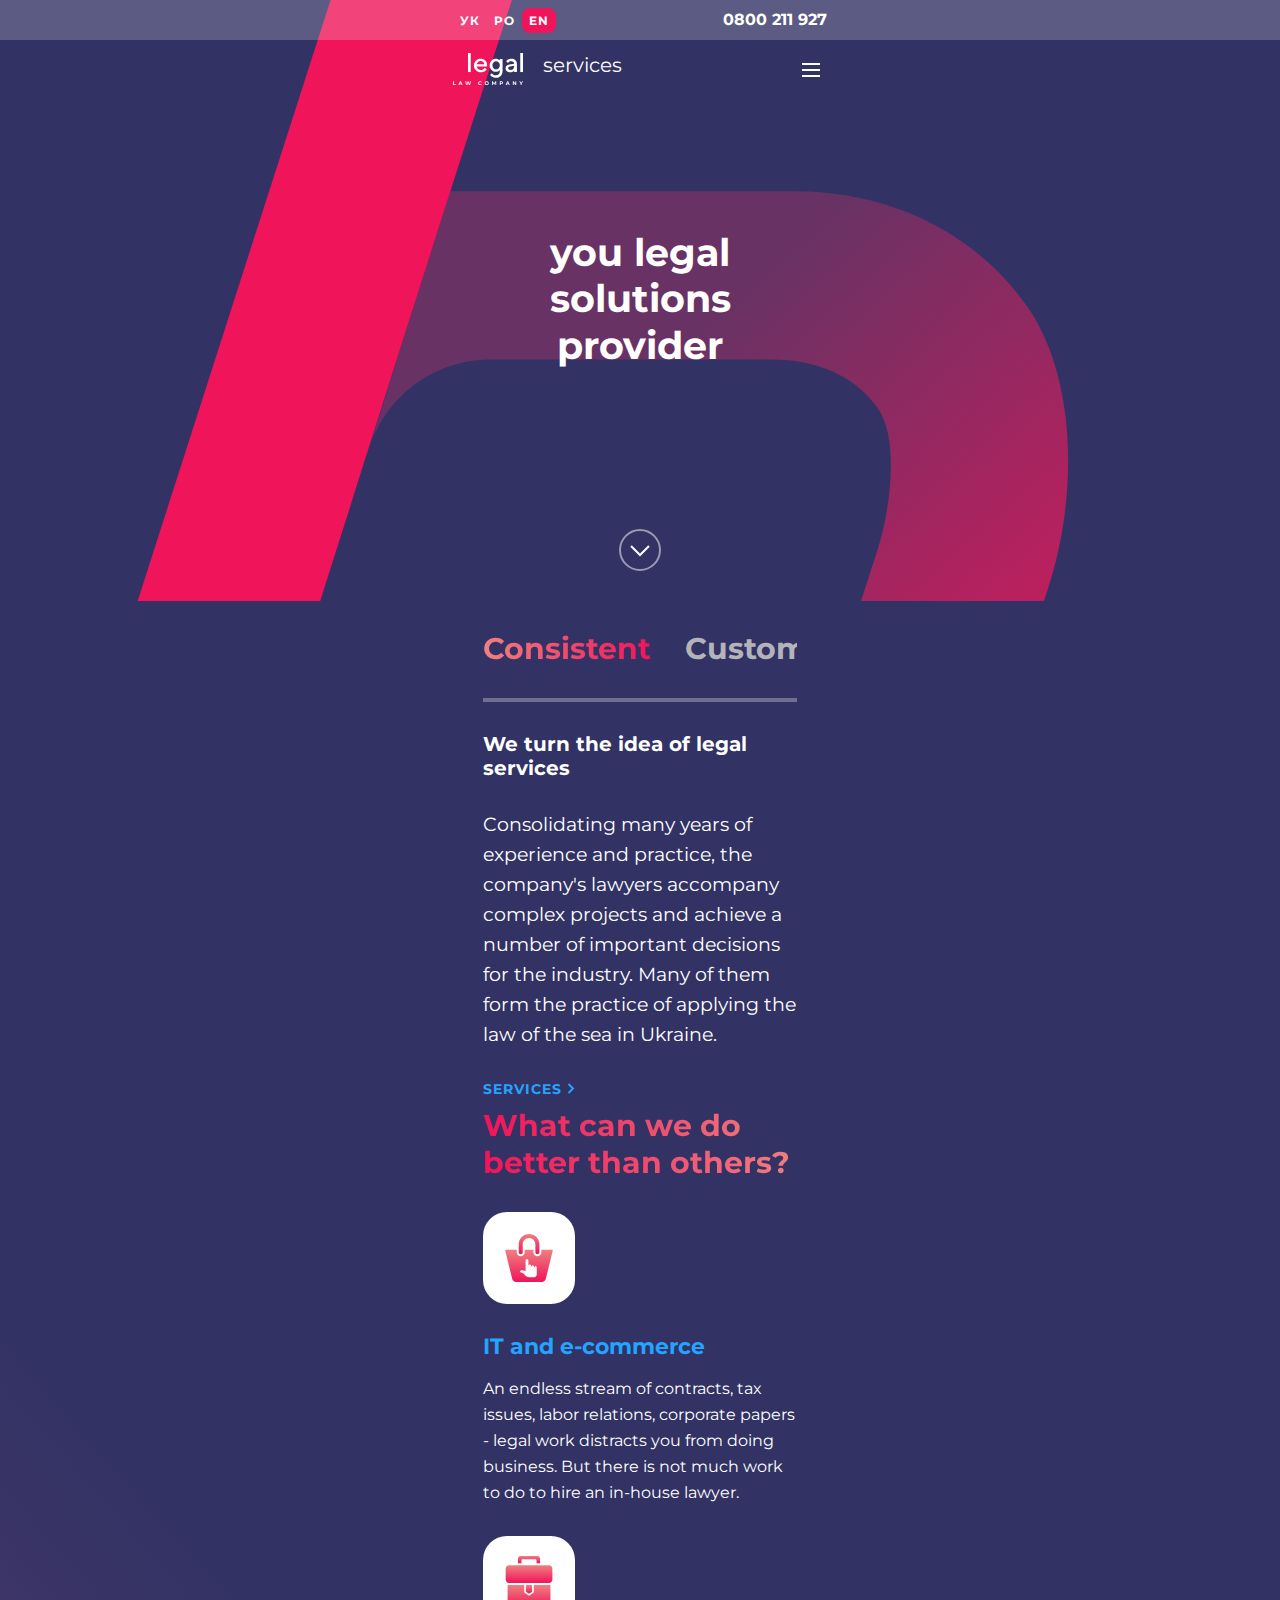
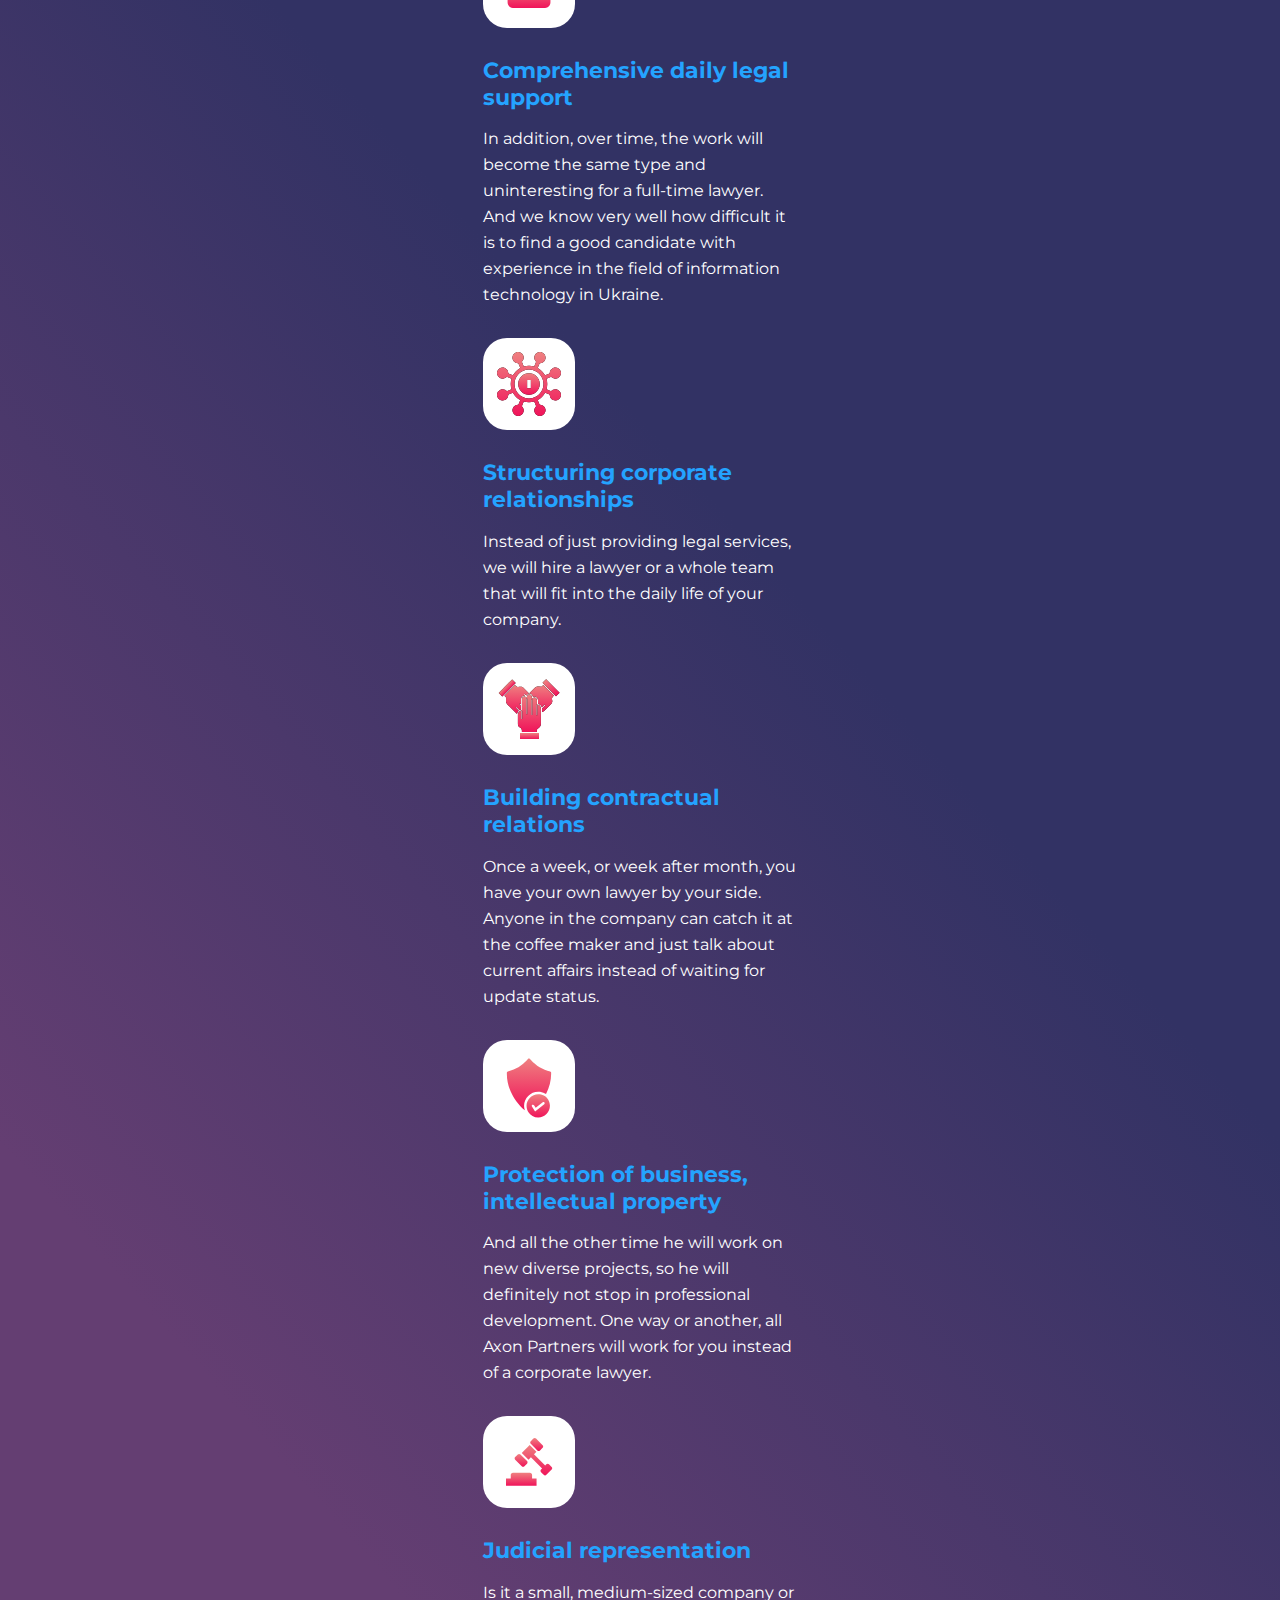
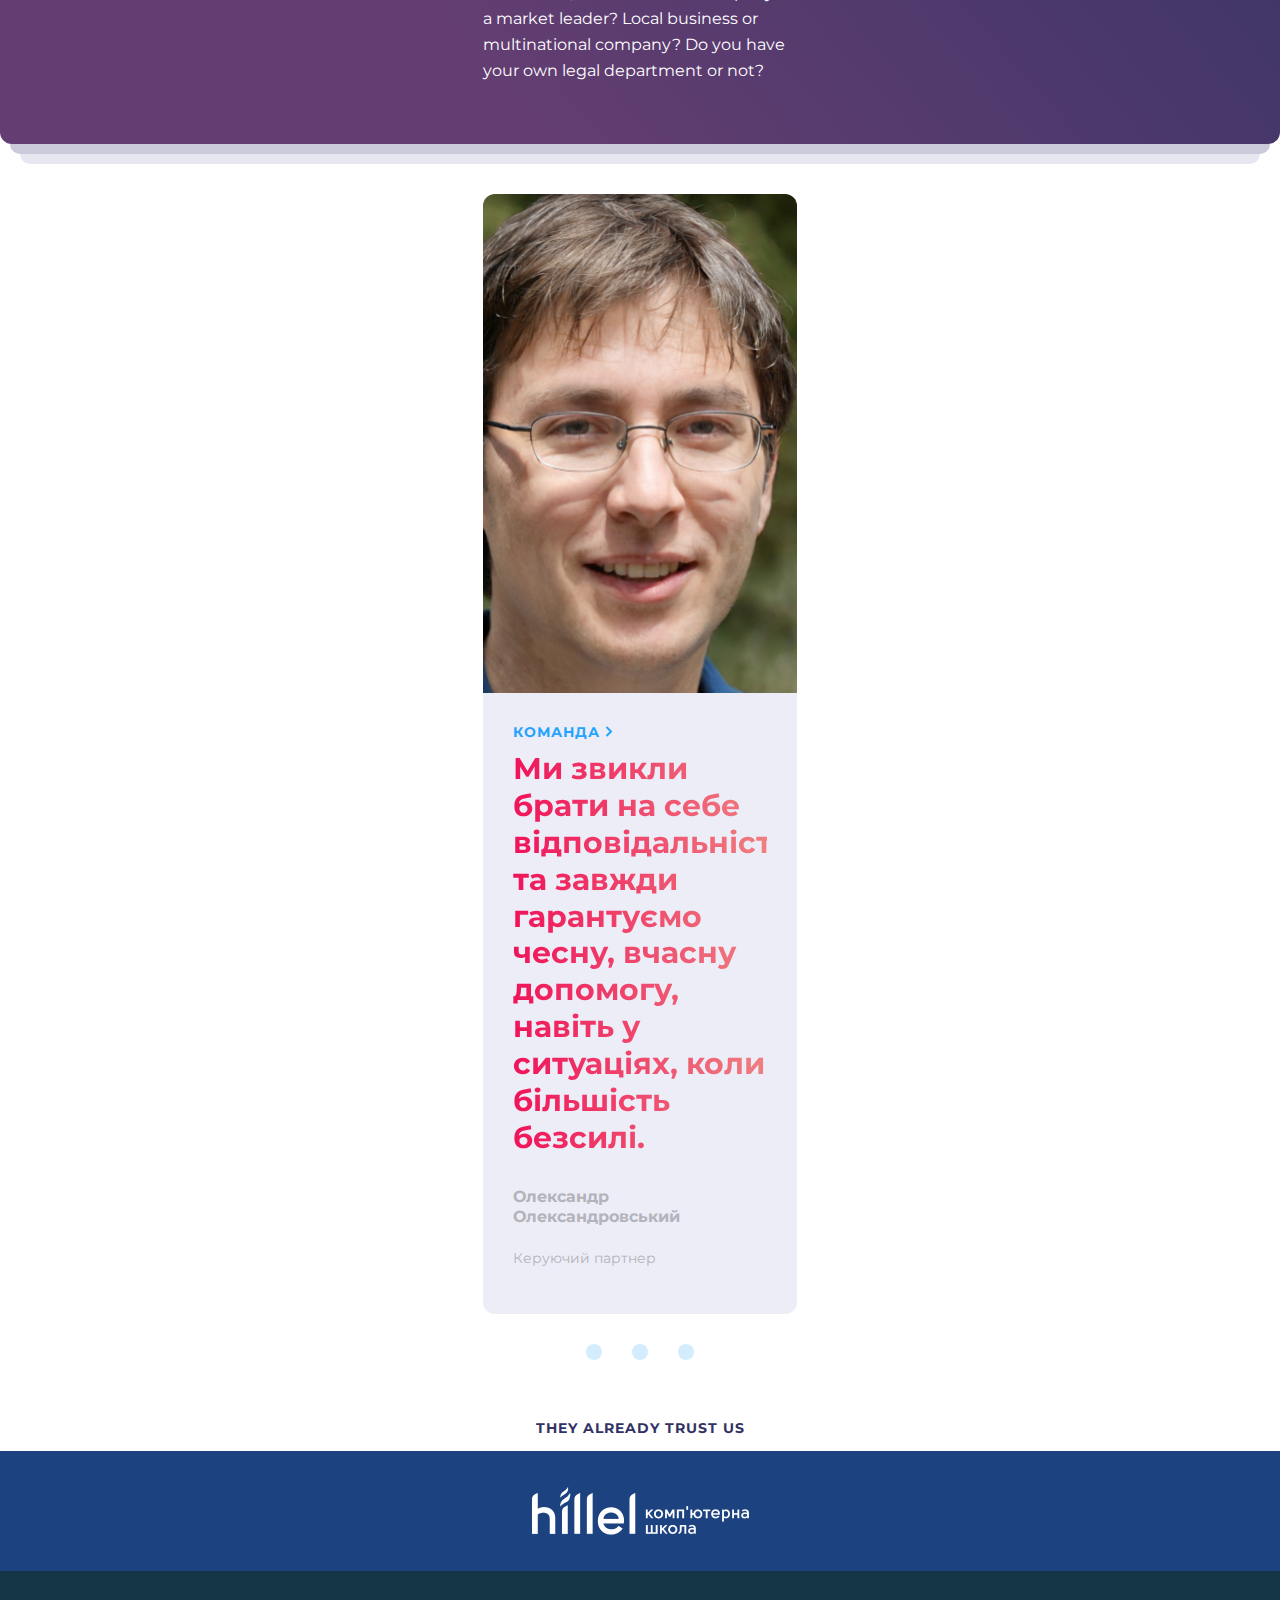
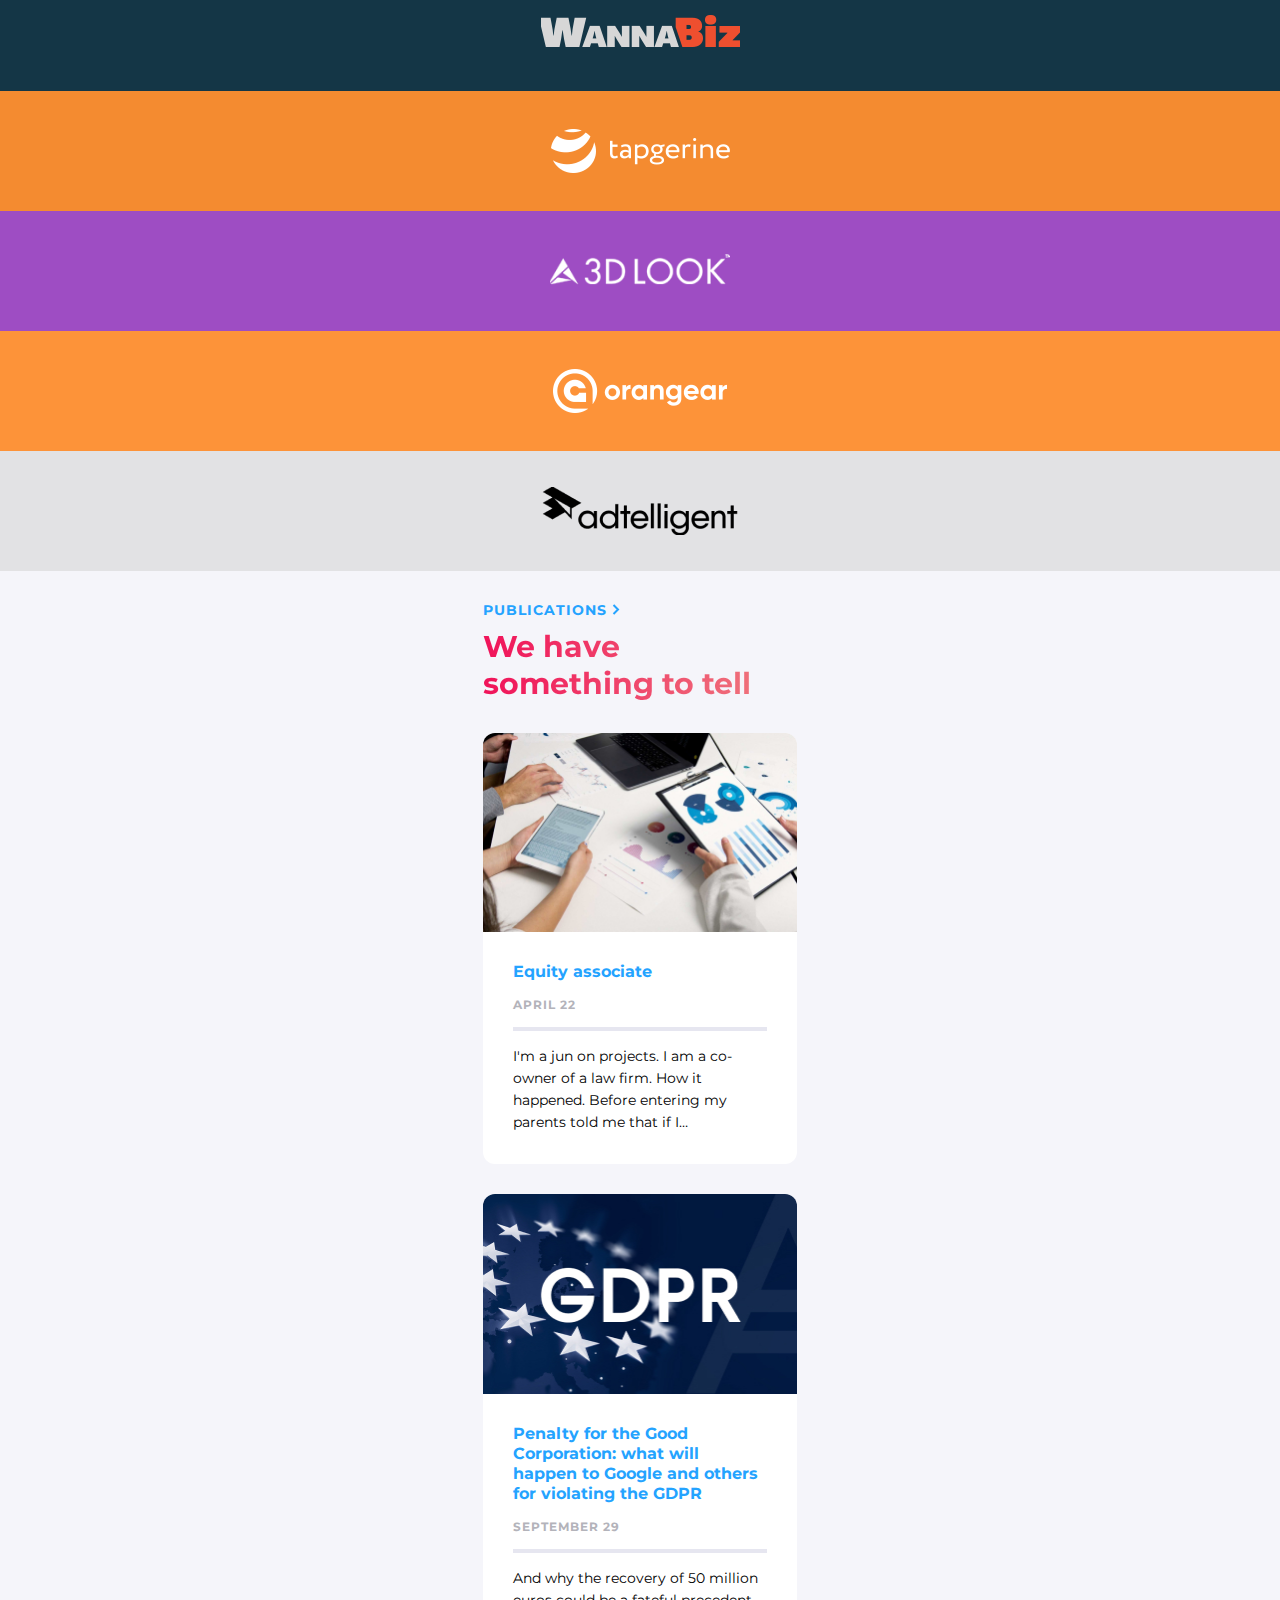
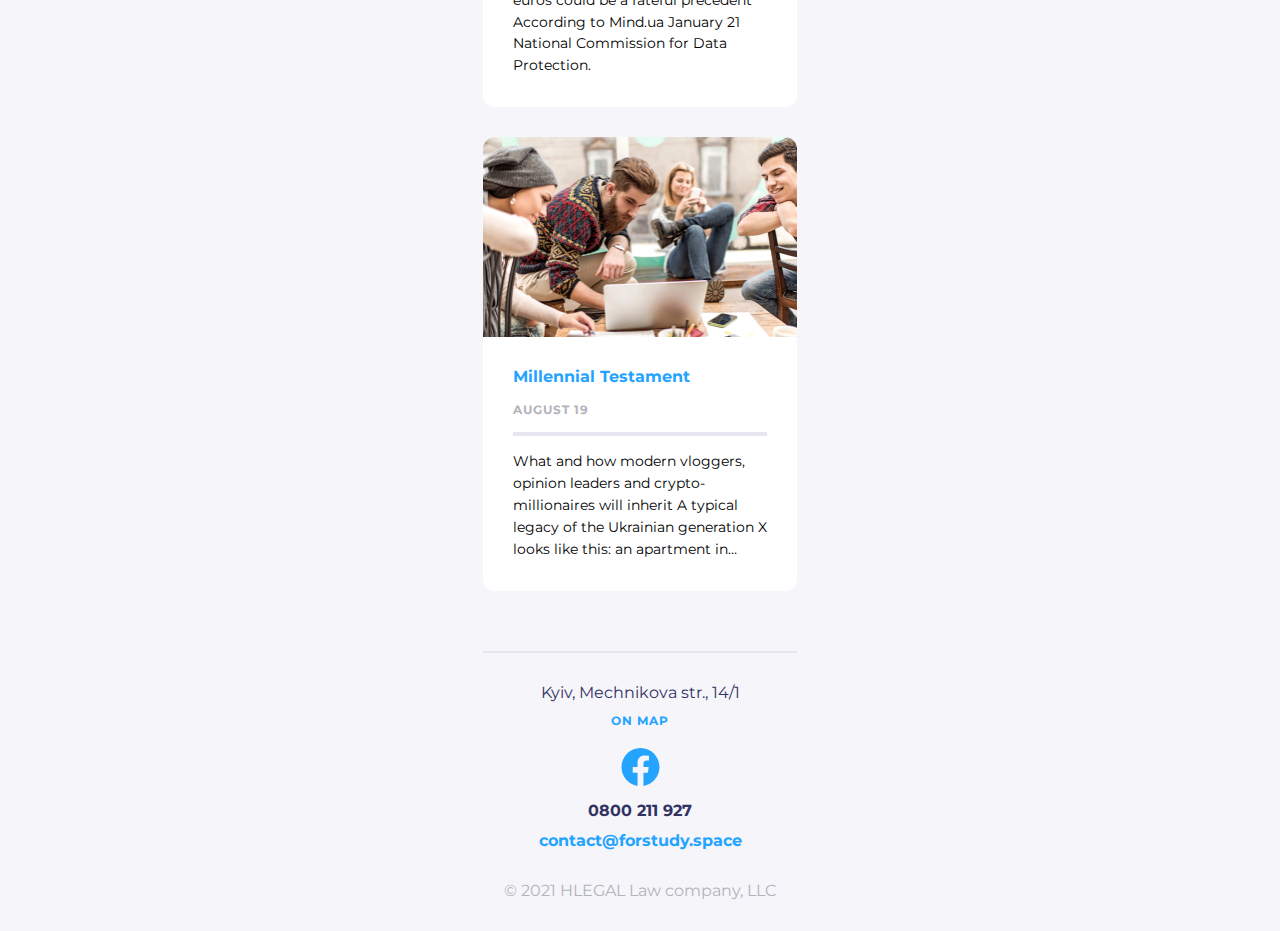
==== commit fc0457d2: "homepage on mobile" ====
--- a/index.html
+++ b/index.html
@@ -186,14 +186,16 @@
     </section>
 </main>
 <footer class="center footer">
-    <p>Kyiv, Mechnikova str., 14/1</p>
-    <a class="footer__map-link" href="#">On map</a>
-    <svg width="39" height="38" viewBox="0 0 39 38" fill="none" xmlns="http://www.w3.org/2000/svg">
-        <path d="M38.5 19.1161C38.5 8.55857 29.9934 0 19.5 0C9.00658 0 0.5 8.55857 0.5 19.1161C0.5 28.6575 7.44803 36.5659 16.5312 38V24.6419H11.707V19.1161H16.5312V14.9046C16.5312 10.1136 19.3678 7.46723 23.7078 7.46723C25.7866 7.46723 27.9609 7.84059 27.9609 7.84059V12.545H25.5651C23.2048 12.545 22.4688 14.0185 22.4688 15.5302V19.1161H27.7383L26.8959 24.6419H22.4688V38C31.552 36.5659 38.5 28.6575 38.5 19.1161Z" fill="#24A3FF"/>
-    </svg>
-    <a class="footer__phone-link" href="tel:0800 211 927">0800 211 927</a>
-    <a class="footer__mail-link" href="mailto:contact@forstudy.space">contact@forstudy.space</a>
-    <p>© 2021 HLEGAL Law company, LLC</p>
+    <section>
+        <p class="map-desc">Kyiv, Mechnikova str., 14/1</p>
+        <a class="map-link" href="#">On map</a>
+        <a class="logo" href="#" ><svg width="39" height="38" viewBox="0 0 39 38" fill="none" xmlns="http://www.w3.org/2000/svg">
+            <path d="M38.5 19.1161C38.5 8.55857 29.9934 0 19.5 0C9.00658 0 0.5 8.55857 0.5 19.1161C0.5 28.6575 7.44803 36.5659 16.5312 38V24.6419H11.707V19.1161H16.5312V14.9046C16.5312 10.1136 19.3678 7.46723 23.7078 7.46723C25.7866 7.46723 27.9609 7.84059 27.9609 7.84059V12.545H25.5651C23.2048 12.545 22.4688 14.0185 22.4688 15.5302V19.1161H27.7383L26.8959 24.6419H22.4688V38C31.552 36.5659 38.5 28.6575 38.5 19.1161Z" fill="#24A3FF"/>
+        </svg></a>
+        <a class="phone-link" href="tel:0800 211 927">0800 211 927</a>
+        <a class="mail-link" href="mailto:contact@forstudy.space">contact@forstudy.space</a>
+        <p class="llc">© 2021 HLEGAL Law company, LLC</p>
+    </section>
 </footer>
 </body>
 </html>--- a/css/style.css
+++ b/css/style.css
@@ -1 +1 @@
-:root{--main-darck-color: #323264;--accent-pink-color: #F0145A;--link-active-color: #24A3FF;--text-grey: #B3B3BA;--background-grey-light: #F5F5FA;--hover-light-text-color: rgba(255, 255, 255, 0.2);--text-red-gradient: linear-gradient(90.13deg, #F0145A 0.84%, #EF8080 99.96%);--text-red-reversed-gradient: linear-gradient(90.13deg, #EF8080 0.84%, #F0145A 99.96%);--background-gradient: linear-gradient(228.57deg, #323264 11.93%, #323264 57.17%, #643E72 87.46%)}@font-face{font-family:"Montserrat";src:url("../fonts/Montserrat/Montserrat-Regular.woff2");font-weight:400}@font-face{font-family:"Montserrat";src:url("../fonts/Montserrat/Montserrat-Bold.woff2");font-weight:700}html{scroll-behavior:smooth}body{font-family:"Montserrat",sans-serif}a{cursor:pointer;text-decoration:none}.center{padding-left:calc(50vw - 157px);padding-right:calc(50vw - 157px)}main .background{color:#fff;display:block;position:relative;background:var(--background-gradient);border-radius:0 0 12px 12px}main .background:before,main .background:after{content:"";display:block;position:absolute;border-radius:0 0 12px 12px;width:100%;z-index:-1;height:10px;transform:translateX(-50%);left:50%}main .background:before{bottom:-10px;background-color:#cacadb;width:calc(100% - 20px)}main .background:after{bottom:-20px;background-color:#e7e7f2;width:calc(100% - 40px)}img{display:block;max-width:100%}.link-with-arrow{font:700 14px/1.2 "Montserrat",sans-serif;text-transform:uppercase;letter-spacing:1px;color:var(--link-active-color)}.link-with-arrow svg{margin:0 5px}.header-red-gradient{margin:10px 0 30px 0;font:700 30px/1.23 "Montserrat",sans-serif;background:var(--text-red-gradient);-webkit-background-clip:text;-webkit-text-fill-color:rgba(0,0,0,0)}.visually-hidden{position:absolute;width:1px;height:1px;margin:-1px;border:0;padding:0;white-space:nowrap;clip-path:inset(100%);clip:rect(0 0 0 0);overflow:hidden}.header{color:#fff;position:absolute;width:100%;box-sizing:border-box;z-index:10}.header__language-switch{padding:10px calc(50vw - 187px);display:flex;align-items:center;justify-content:space-between;background-blend-mode:overlay;background:rgba(255,255,255,.2)}.header__language-switch .button_lang{cursor:pointer;text-align:center;padding:5px 7px;margin:0;border-radius:8px;font:700 12px/1.25 "Montserrat",sans-serif;letter-spacing:1px}.header__language-switch .button_lang:hover{background:rgba(255,255,255,.2)}.header__language-switch .current_lang{background:var(--accent-pink-color)}.header__language-switch .contact_phone{font:700 16px/1.25 "Montserrat",sans-serif;color:#fff;text-decoration:none}.header__services{padding:13px calc(50vw - 187px);display:flex;justify-content:space-between}.header__services p{font:20px/1.2 "Montserrat",sans-serif;margin:0 auto 0 20px}.header__services .logo{display:block;max-width:70px}.header__services__toggler{width:32px;height:32px;border-radius:8px;display:block;position:relative;z-index:3}.header__services__toggler span{width:18px;height:2px;background:#fff;display:block;position:absolute;left:50%;top:0;transform:translateX(-50%)}.header__services__toggler span:nth-child(1){transform:translate(-50%, 10px)}.header__services__toggler span:nth-child(2){top:50%}.header__services__toggler span:nth-child(3){top:100%;transform:translate(-50%, -10px)}.header__services__toggler:hover{background:var(--hover-light-text-color)}.header__services__nav{position:fixed;left:0;top:0;width:100%;height:100%;display:none;flex-direction:column;gap:30px;align-items:center;padding:40px;box-sizing:border-box}.header__services__nav-list{padding:0;margin:0;list-style:none;display:flex;flex-direction:column;align-items:center;gap:14px}.header__services__nav-list a{color:#fff;font-weight:400}#nav-toggler:checked~.header__services__nav{display:flex}#nav-toggler:checked~.header__services__toggler span{top:50%;left:50%;width:18px;transform:translate(-50%, -50%) rotate(225deg)}#nav-toggler:checked~.header__services__toggler span:nth-child(2){transform:translate(-50%, -50%) rotate(-225deg)}.offer{display:flex;align-items:flex-start;flex-direction:column;align-items:center;padding-top:230px;padding-bottom:30px;gap:160px;background-image:url("../img/symbol.svg");background-repeat:no-repeat;background-size:cover;background-position:center;position:relative}.offer h1{font:700 38px/1.22 "Montserrat",sans-serif;text-align:center;max-width:350px;margin:0}.offer__button{cursor:pointer;width:42px;height:42px;background:rgba(0,0,0,0);border:2px solid rgba(255,255,255,.5);border-radius:50%}.offer__button a{display:flex;align-items:center;justify-content:center}.offer__button:hover{border-color:var(--accent-pink-color)}.offer__button:hover svg>path{stroke:var(--accent-pink-color)}.experience{margin:30px 0}.experience__scroll{padding-bottom:15px;border-bottom:4px solid rgba(255,255,255,.3)}.experience__scroll__scroll-menu{background:rgba(0,0,0,0);overflow:auto;white-space:nowrap;padding-bottom:15px}.experience__scroll__scroll-menu a{display:inline-block;color:#b3b3ba;text-align:center;font:700 30px/1.23 "Montserrat",sans-serif;margin-right:30px}.experience__scroll__scroll-menu__current-item{background:var(--text-red-reversed-gradient);-webkit-background-clip:text;-webkit-text-fill-color:rgba(0,0,0,0)}.experience__info__h{font:700 20px/1.2 "Montserrat",sans-serif;margin:30px auto}.experience__info__desc{font:400 19px/1.578 "Montserrat",sans-serif}.services{padding-bottom:60px}.services__cards{display:grid;gap:30px}.services__cards__card{display:flex;flex-direction:column}.services__cards__card__icon{width:92px;height:92px;background:#fff;border-radius:24px;display:flex;justify-content:center;align-items:center}.services__cards__card__h{font:700 22px/1.22 "Montserrat",sans-serif;color:var(--link-active-color);margin:30px 0 15px 0}.services__cards__card__desc{font:400 16px/1.625 "Montserrat",sans-serif;margin:0}.team{margin:50px 0 60px}.team__member-card{background-color:#ededf7;border-radius:12px}.team__member-card__center{padding:30px}.team__member-card img{border-radius:12px 12px 0 0}.team__member-card__name{font:700 16px/1.25 "Montserrat",sans-serif;color:var(--text-grey)}.team__member-card__desk{font:400 14px/1.57 "Montserrat",sans-serif;color:var(--text-grey)}.team__slider-dots{display:flex;justify-content:center;position:relative;margin-top:30px;top:100%}.team__slider-dots__dot{display:block;margin:0 15px;width:16px;height:16px;background:rgba(36,163,255,.2);border-radius:100px}.team__slider-dots__dot:hover{background:var(--link-active-color)}.clients__h{color:var(--main-darck-color);font:700 14px/1.2 "Montserrat",sans-serif;text-transform:uppercase;letter-spacing:1px;text-align:center}.clients__block__item{display:flex;justify-content:center;align-items:center;height:120px}.clients__block>:nth-child(1){background-color:#1c4280}.clients__block>:nth-child(2){background-color:#143646}.clients__block>:nth-child(3){background-color:#f48b30}.clients__block>:nth-child(4){background-color:#9e4dc3}.clients__block>:nth-child(5){background-color:#fd9339}.clients__block>:nth-child(6){background-color:#e2e2e4}.publications{background-color:var(--background-grey-light);margin-top:30px}.publications__card{color:#000;border-radius:12px;background-color:#fff;margin:30px 0}.publications__card img{border-radius:12px 12px 0 0}.publications__card__info{padding:30px}.publications__card__info__a{font:700 16px/1.25 "Montserrat",sans-serif;color:var(--link-active-color);margin:0}.publications__card__info__data{font:700 12px/1.25 "Montserrat",sans-serif;color:#b3b3ba;letter-spacing:1px;text-transform:uppercase;padding:15px 0;margin:0;border-bottom:4px solid #e6e6f0}.publications__card__info__desc{font:400 14px/1.57 "Montserrat",sans-serif;margin:15px 0 0}.footer{display:flex;flex-direction:column;justify-content:center;align-items:center;color:var(--main-darck-color)}.footer__map-link{font:700 12px/1.25 "Montserrat",sans-serif;letter-spacing:1px;text-transform:uppercase}.footer__phone-link{color:var(--main-darck-color);font:700 16px/1.25 "Montserrat",sans-serif}.footer__mail-link{font:700 16px/1.25 "Montserrat",sans-serif}/*# sourceMappingURL=style.css.map */
+:root{--main-darck-color: #323264;--accent-pink-color: #F0145A;--link-regular-color: #24A3FF;--link-hover-color: #0085FF;--link-active-color: #006CCF;--text-grey: #B3B3BA;--background-grey-light: #F5F5FA;--hover-light-text-color: rgba(255, 255, 255, 0.2);--text-red-gradient: linear-gradient(90.13deg, #F0145A 0.84%, #EF8080 99.96%);--text-red-reversed-gradient: linear-gradient(90.13deg, #EF8080 0.84%, #F0145A 99.96%);--background-gradient: linear-gradient(228.57deg, #323264 11.93%, #323264 57.17%, #643E72 87.46%)}@font-face{font-family:"Montserrat";src:url("../fonts/Montserrat/Montserrat-Regular.woff2");font-weight:400}@font-face{font-family:"Montserrat";src:url("../fonts/Montserrat/Montserrat-Bold.woff2");font-weight:700}html{scroll-behavior:smooth}body{font-family:"Montserrat",sans-serif}a{cursor:pointer;text-decoration:none;color:var(--link-regular-color)}a:hover{color:var(--link-hover-color)}a:active{color:var(--link-active-color)}.center{padding-left:calc(50vw - 157px);padding-right:calc(50vw - 157px)}main .background{color:#fff;display:block;position:relative;background:var(--background-gradient);border-radius:0 0 12px 12px}main .background:before,main .background:after{content:"";display:block;position:absolute;border-radius:0 0 12px 12px;width:100%;z-index:-1;height:10px;transform:translateX(-50%);left:50%}main .background:before{bottom:-10px;background-color:#cacadb;width:calc(100% - 20px)}main .background:after{bottom:-20px;background-color:#e7e7f2;width:calc(100% - 40px)}img{display:block;max-width:100%}.link-with-arrow{font:700 14px/1.2 "Montserrat",sans-serif;text-transform:uppercase;letter-spacing:1px}.link-with-arrow svg{margin:0 5px}.header-red-gradient{margin:10px 0 30px 0;font:700 30px/1.23 "Montserrat",sans-serif;background:var(--text-red-gradient);-webkit-background-clip:text;-webkit-text-fill-color:rgba(0,0,0,0)}.visually-hidden{position:absolute;width:1px;height:1px;margin:-1px;border:0;padding:0;white-space:nowrap;clip-path:inset(100%);clip:rect(0 0 0 0);overflow:hidden}.header{color:#fff;position:absolute;width:100%;box-sizing:border-box;z-index:10}.header__language-switch{padding:10px calc(50vw - 187px);display:flex;align-items:center;justify-content:space-between;background-blend-mode:overlay;background:rgba(255,255,255,.2)}.header__language-switch .button_lang{cursor:pointer;text-align:center;padding:5px 7px;margin:0;border-radius:8px;font:700 12px/1.25 "Montserrat",sans-serif;letter-spacing:1px}.header__language-switch .button_lang:hover{background:rgba(255,255,255,.2)}.header__language-switch .current_lang{background:var(--accent-pink-color)}.header__language-switch .contact_phone{font:700 16px/1.25 "Montserrat",sans-serif;color:#fff;text-decoration:none}.header__services{padding:13px calc(50vw - 187px);display:flex;justify-content:space-between}.header__services p{font:20px/1.2 "Montserrat",sans-serif;margin:0 auto 0 20px}.header__services .logo{display:block;max-width:70px}.header__services__toggler{width:32px;height:32px;border-radius:8px;display:block;position:relative;z-index:3}.header__services__toggler span{width:18px;height:2px;background:#fff;display:block;position:absolute;left:50%;top:0;transform:translateX(-50%)}.header__services__toggler span:nth-child(1){transform:translate(-50%, 10px)}.header__services__toggler span:nth-child(2){top:50%}.header__services__toggler span:nth-child(3){top:100%;transform:translate(-50%, -10px)}.header__services__toggler:hover{background:var(--hover-light-text-color)}.header__services__nav{position:fixed;background-color:#fff;bottom:0;width:calc(100% - 8px);transform:translateX(-50%);left:50%;display:none;padding:64px 12px 12px;box-sizing:border-box;border-radius:12px 12px 0 0}.header__services__nav-list{width:100%;padding:0;margin:0;list-style:none;display:flex;flex-direction:column;align-items:center;gap:15px}.header__services__nav-list li{width:100%;background-color:var(--background-grey-light);text-align:center;font-weight:700;border-radius:12px;padding:7px 0}.header__services__nav-list li:hover>a{color:var(--accent-pink-color)}.header__services__nav-list li:active{background-color:#e6e6f0}#nav-toggler:checked~.header__services__nav{display:flex}#nav-toggler:checked~.header__services__toggler span{top:50%;left:50%;width:18px;transform:translate(-50%, -50%) rotate(225deg)}#nav-toggler:checked~.header__services__toggler span:nth-child(2){transform:translate(-50%, -50%) rotate(-225deg)}.offer{display:flex;align-items:flex-start;flex-direction:column;align-items:center;padding-top:230px;padding-bottom:30px;gap:160px;background-image:url("../img/symbol.svg");background-repeat:no-repeat;background-size:cover;background-position:center;position:relative}.offer h1{font:700 38px/1.22 "Montserrat",sans-serif;text-align:center;max-width:350px;margin:0}.offer__button{cursor:pointer;width:42px;height:42px;background:rgba(0,0,0,0);border:2px solid rgba(255,255,255,.5);border-radius:50%}.offer__button a{display:flex;align-items:center;justify-content:center}.offer__button:hover{border-color:var(--accent-pink-color)}.offer__button:hover svg>path{stroke:var(--accent-pink-color)}.experience{margin:30px 0}.experience__scroll{padding-bottom:15px;border-bottom:4px solid rgba(255,255,255,.3)}.experience__scroll__scroll-menu{background:rgba(0,0,0,0);overflow:auto;white-space:nowrap;padding-bottom:15px}.experience__scroll__scroll-menu a{display:inline-block;color:#b3b3ba;text-align:center;font:700 30px/1.23 "Montserrat",sans-serif;margin-right:30px}.experience__scroll__scroll-menu__current-item{background:var(--text-red-reversed-gradient);-webkit-background-clip:text;-webkit-text-fill-color:rgba(0,0,0,0)}.experience__info__h{font:700 20px/1.2 "Montserrat",sans-serif;margin:30px auto}.experience__info__desc{font:400 19px/1.578 "Montserrat",sans-serif}.services{padding-bottom:60px}.services__cards{display:grid;gap:30px}.services__cards__card{display:flex;flex-direction:column}.services__cards__card__icon{width:92px;height:92px;background:#fff;border-radius:24px;display:flex;justify-content:center;align-items:center}.services__cards__card__h{font:700 22px/1.22 "Montserrat",sans-serif;margin:30px 0 15px 0}.services__cards__card__desc{font:400 16px/1.625 "Montserrat",sans-serif;margin:0}.team{margin:50px 0 60px}.team__member-card{background-color:#ededf7;border-radius:12px}.team__member-card__center{padding:30px}.team__member-card img{border-radius:12px 12px 0 0}.team__member-card__name{font:700 16px/1.25 "Montserrat",sans-serif;color:var(--text-grey)}.team__member-card__desk{font:400 14px/1.57 "Montserrat",sans-serif;color:var(--text-grey)}.team__slider-dots{display:flex;justify-content:center;position:relative;margin-top:30px;top:100%}.team__slider-dots__dot{display:block;margin:0 15px;width:16px;height:16px;background:rgba(36,163,255,.2);border-radius:100px}.team__slider-dots__dot:hover{background:var(--link-active-color)}.clients__h{color:var(--main-darck-color);font:700 14px/1.2 "Montserrat",sans-serif;text-transform:uppercase;letter-spacing:1px;text-align:center}.clients__block{display:flex;flex-wrap:wrap;gap:0}.clients__block__item{display:flex;justify-content:center;align-items:center;height:120px;width:100%}.clients__block>:nth-child(1){background-color:#1c4280}.clients__block>:nth-child(2){background-color:#143646}.clients__block>:nth-child(3){background-color:#f48b30}.clients__block>:nth-child(4){background-color:#9e4dc3}.clients__block>:nth-child(5){background-color:#fd9339}.clients__block>:nth-child(6){background-color:#e2e2e4}.publications{background-color:var(--background-grey-light);padding-top:30px;padding-bottom:30px}.publications__card{color:#000;border-radius:12px;background-color:#fff;margin:30px 0}.publications__card img{border-radius:12px 12px 0 0}.publications__card__info{padding:30px}.publications__card__info__a{font:700 16px/1.25 "Montserrat",sans-serif;margin:0}.publications__card__info__data{font:700 12px/1.25 "Montserrat",sans-serif;color:#b3b3ba;letter-spacing:1px;text-transform:uppercase;padding:15px 0;margin:0;border-bottom:4px solid #e6e6f0}.publications__card__info__desc{font:400 14px/1.57 "Montserrat",sans-serif;margin:15px 0 0}.footer{background-color:var(--background-grey-light)}.footer section{display:flex;flex-direction:column;justify-content:center;align-items:center;color:var(--main-darck-color);border-top:2px solid #e6e6f0;font:16px/1.25 "Montserrat",sans-serif}.footer section .map-desc{margin:30px 0 10px;font:16px/1.25 "Montserrat",sans-serif}.footer section .map-link{font:700 12px/1.25 "Montserrat",sans-serif;letter-spacing:1px;text-transform:uppercase;margin-bottom:20px}.footer section .phone-link{font-weight:700;color:var(--main-darck-color);margin:10px 0}.footer section .mail-link{font-weight:700}.footer section .llc{color:var(--text-grey);margin:30px 0}/*# sourceMappingURL=style.css.map */
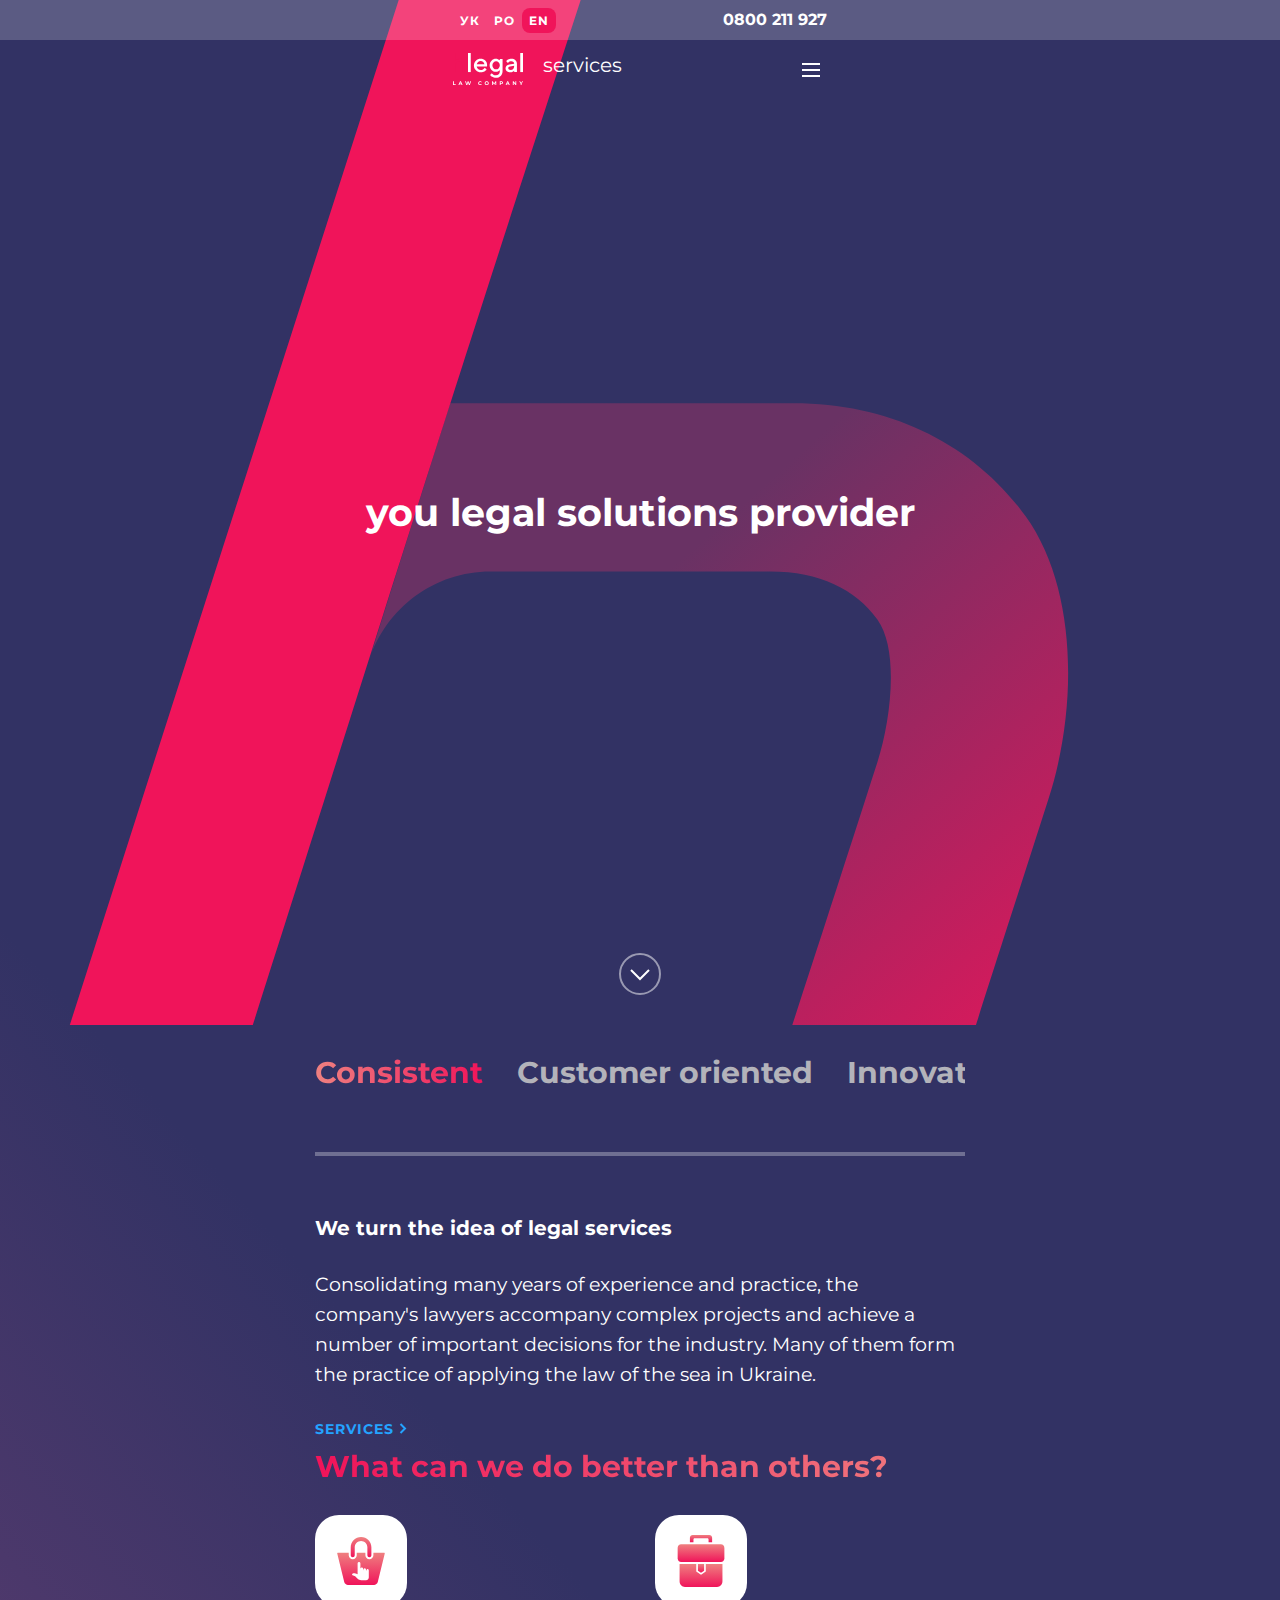
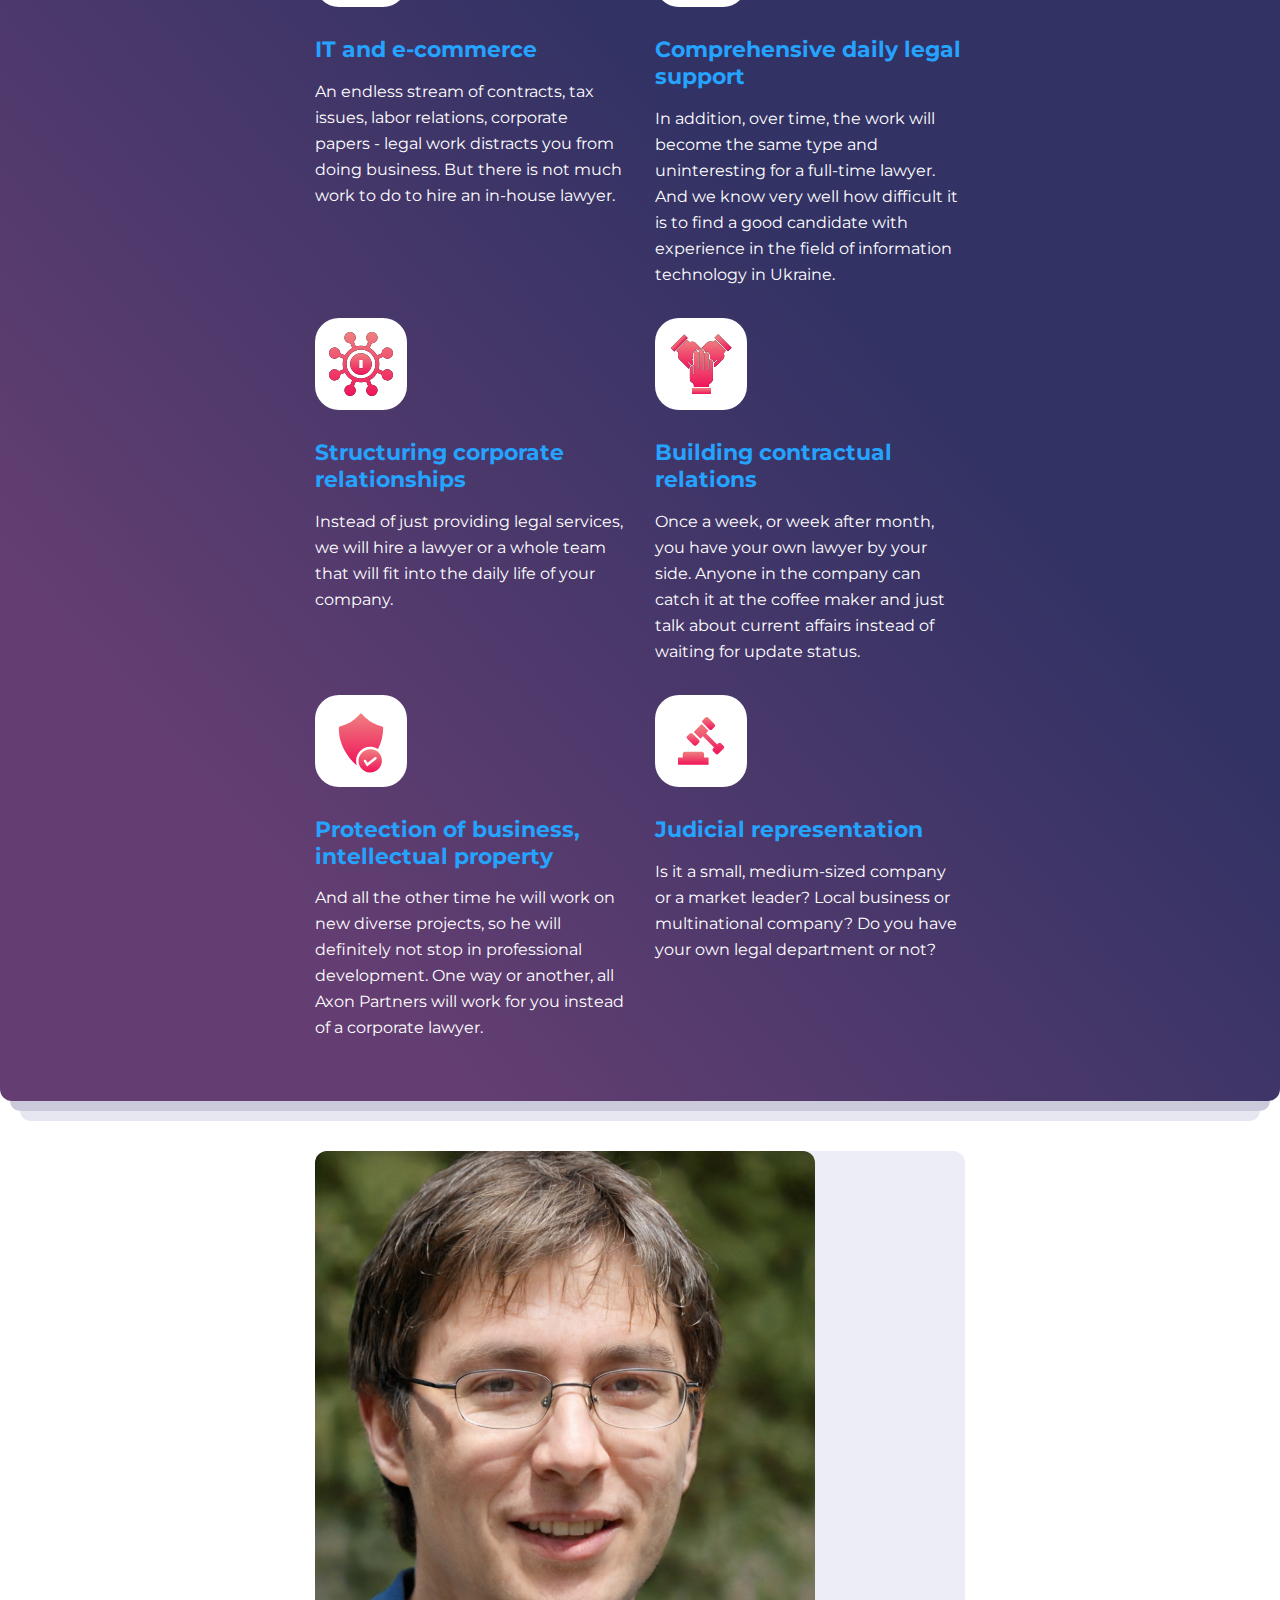
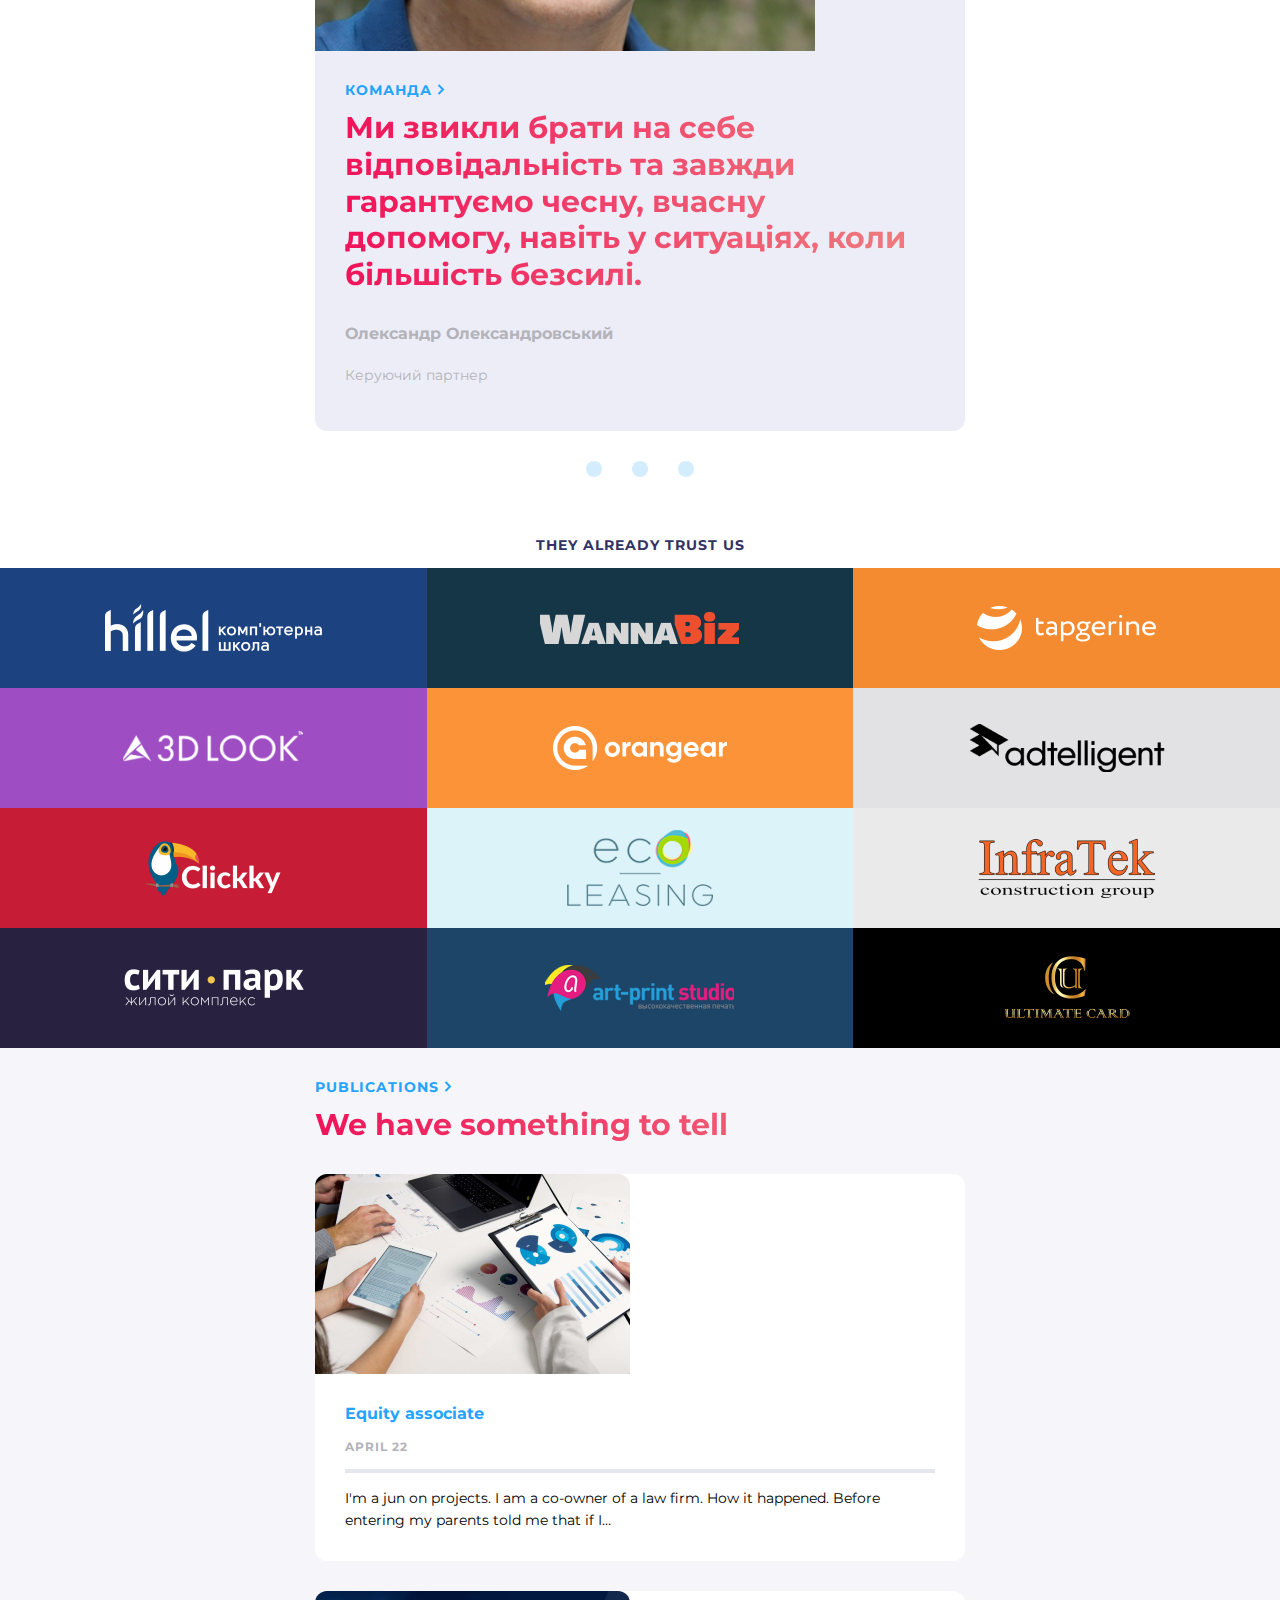
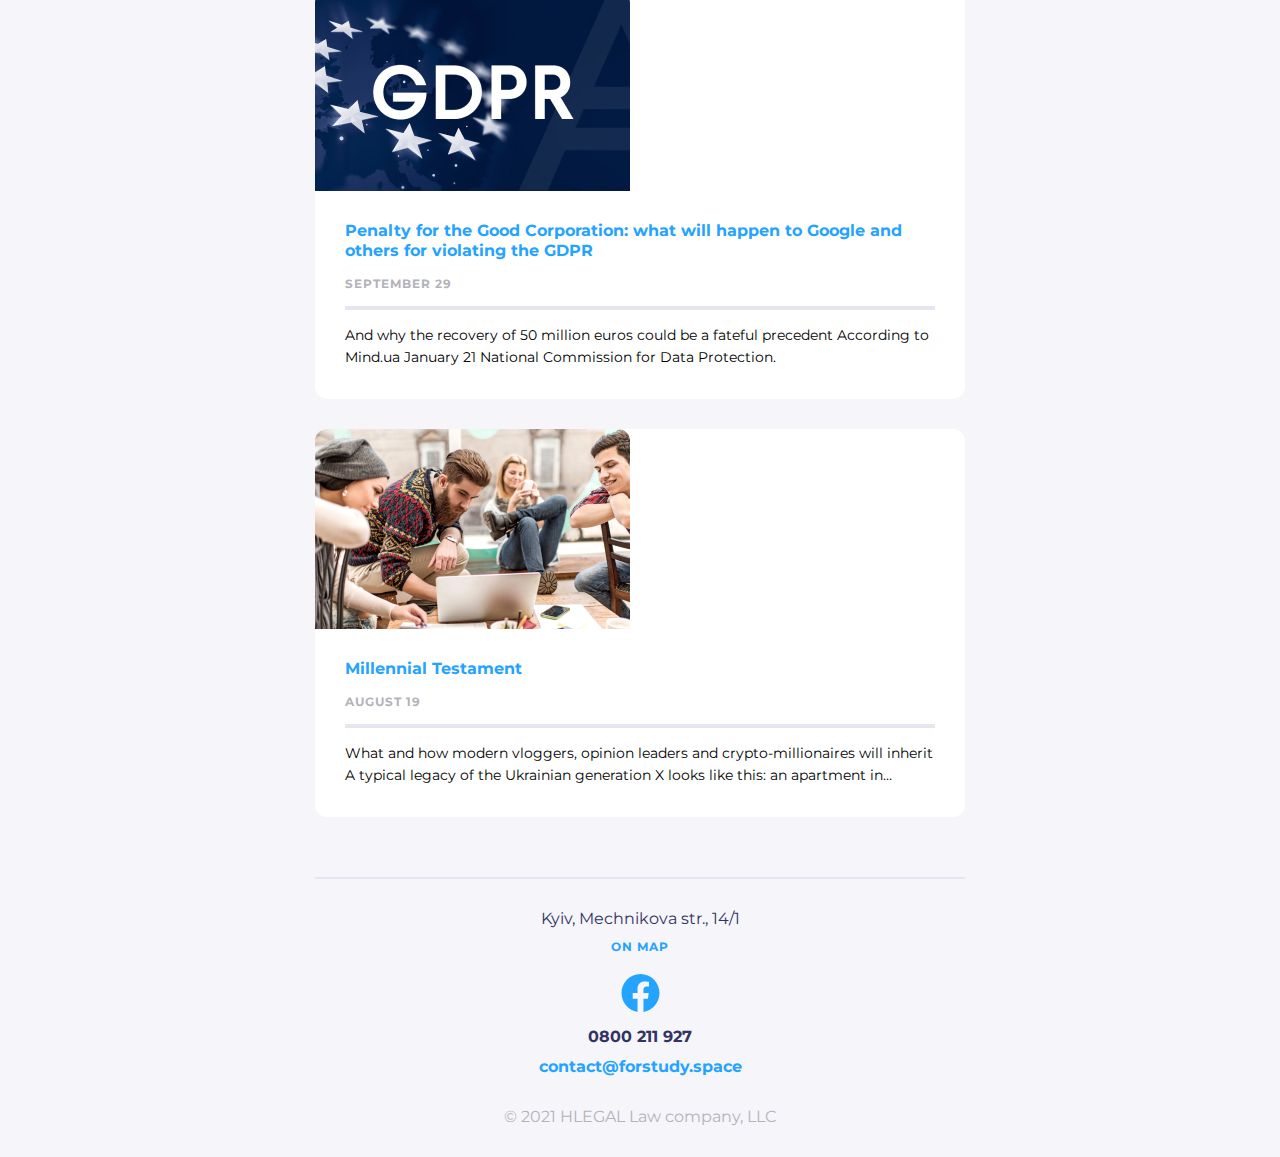
==== commit 4980054f: "little update" ====
--- a/index.html
+++ b/index.html
@@ -122,36 +122,42 @@
     <section class="clients">
         <h3 class="clients__h">They already trust us</h3>
         <article class="clients__block">
-            <div class="clients__block__item">
-                <a href="#">
-                    <img src="../img/hillel_logo.png" alt="hillel_logo" >
-                </a>
-            </div>
-            <div class="clients__block__item">
-                <a href="#">
-                    <img src="../img/wannabiz_logo.png" alt="wanna biz logo" >
-                </a>
-            </div>
-            <div class="clients__block__item">
-                <a href="#">
-                    <img src="../img/tapgerine_logo.png" alt="tapgerine logo" >
-                </a>
-            </div>
-            <div class="clients__block__item">
-                <a href="#">
-                    <img src="../img/3dlook_logo.png" alt="3d look logo" >
-                </a>
-            </div>
-            <div class="clients__block__item">
-                <a href="#">
-                    <img src="../img/arangear_logo.png" alt="arangear logo" >
-                </a>
-            </div>
-            <div class="clients__block__item">
-                <a href="#">
-                    <img src="../img/adtelligent_logo.png" alt="adtelligent logo" >
-                </a>
-            </div>
+            <a href="#" class="clients__block__item">
+                <img src="../img/hillel_logo.png" alt="hillel_logo" >
+            </a>
+            <a href="#" class="clients__block__item">
+                <img src="../img/wannabiz_logo.png" alt="wanna biz logo" >
+            </a>
+            <a href="#" class="clients__block__item">
+                <img src="../img/tapgerine_logo.png" alt="tapgerine logo" >
+            </a>
+            <a href="#" class="clients__block__item">
+                <img src="../img/3dlook_logo.png" alt="3d look logo" >
+            </a>
+            <a href="#" class="clients__block__item">
+                <img src="../img/arangear_logo.png" alt="arangear logo" >
+            </a>
+            <a href="#" class="clients__block__item">
+                <img src="../img/adtelligent_logo.png" alt="adtelligent logo" >
+            </a>
+            <a href="#" class="clients__block__item">
+                <img src="../img/clickky_logo.png" alt="clickky logo" >
+            </a>
+            <a href="#" class="clients__block__item">
+                <img src="../img/ecolease_logo.png" alt="ecolease logo" >
+            </a>
+            <a href="#" class="clients__block__item">
+                <img src="../img/infratek_logo.png" alt="infratek logo" >
+            </a>
+            <a href="#" class="clients__block__item">
+                <img src="../img/citypark_logo.png" alt="citypark logo" >
+            </a>
+            <a href="#" class="clients__block__item">
+                <img src="../img/artprint_logo.png" alt="artprint logo" >
+            </a>
+            <a href="#" class="clients__block__item">
+                <img src="../img/ultimatecard_logo.png" alt="ultimatecard logo" >
+            </a>
         </article>
     </section>
     <section class="center publications">
--- a/css/style.css
+++ b/css/style.css
@@ -1 +1 @@
-:root{--main-darck-color: #323264;--accent-pink-color: #F0145A;--link-regular-color: #24A3FF;--link-hover-color: #0085FF;--link-active-color: #006CCF;--text-grey: #B3B3BA;--background-grey-light: #F5F5FA;--hover-light-text-color: rgba(255, 255, 255, 0.2);--text-red-gradient: linear-gradient(90.13deg, #F0145A 0.84%, #EF8080 99.96%);--text-red-reversed-gradient: linear-gradient(90.13deg, #EF8080 0.84%, #F0145A 99.96%);--background-gradient: linear-gradient(228.57deg, #323264 11.93%, #323264 57.17%, #643E72 87.46%)}@font-face{font-family:"Montserrat";src:url("../fonts/Montserrat/Montserrat-Regular.woff2");font-weight:400}@font-face{font-family:"Montserrat";src:url("../fonts/Montserrat/Montserrat-Bold.woff2");font-weight:700}html{scroll-behavior:smooth}body{font-family:"Montserrat",sans-serif}a{cursor:pointer;text-decoration:none;color:var(--link-regular-color)}a:hover{color:var(--link-hover-color)}a:active{color:var(--link-active-color)}.center{padding-left:calc(50vw - 157px);padding-right:calc(50vw - 157px)}main .background{color:#fff;display:block;position:relative;background:var(--background-gradient);border-radius:0 0 12px 12px}main .background:before,main .background:after{content:"";display:block;position:absolute;border-radius:0 0 12px 12px;width:100%;z-index:-1;height:10px;transform:translateX(-50%);left:50%}main .background:before{bottom:-10px;background-color:#cacadb;width:calc(100% - 20px)}main .background:after{bottom:-20px;background-color:#e7e7f2;width:calc(100% - 40px)}img{display:block;max-width:100%}.link-with-arrow{font:700 14px/1.2 "Montserrat",sans-serif;text-transform:uppercase;letter-spacing:1px}.link-with-arrow svg{margin:0 5px}.header-red-gradient{margin:10px 0 30px 0;font:700 30px/1.23 "Montserrat",sans-serif;background:var(--text-red-gradient);-webkit-background-clip:text;-webkit-text-fill-color:rgba(0,0,0,0)}.visually-hidden{position:absolute;width:1px;height:1px;margin:-1px;border:0;padding:0;white-space:nowrap;clip-path:inset(100%);clip:rect(0 0 0 0);overflow:hidden}.header{color:#fff;position:absolute;width:100%;box-sizing:border-box;z-index:10}.header__language-switch{padding:10px calc(50vw - 187px);display:flex;align-items:center;justify-content:space-between;background-blend-mode:overlay;background:rgba(255,255,255,.2)}.header__language-switch .button_lang{cursor:pointer;text-align:center;padding:5px 7px;margin:0;border-radius:8px;font:700 12px/1.25 "Montserrat",sans-serif;letter-spacing:1px}.header__language-switch .button_lang:hover{background:rgba(255,255,255,.2)}.header__language-switch .current_lang{background:var(--accent-pink-color)}.header__language-switch .contact_phone{font:700 16px/1.25 "Montserrat",sans-serif;color:#fff;text-decoration:none}.header__services{padding:13px calc(50vw - 187px);display:flex;justify-content:space-between}.header__services p{font:20px/1.2 "Montserrat",sans-serif;margin:0 auto 0 20px}.header__services .logo{display:block;max-width:70px}.header__services__toggler{width:32px;height:32px;border-radius:8px;display:block;position:relative;z-index:3}.header__services__toggler span{width:18px;height:2px;background:#fff;display:block;position:absolute;left:50%;top:0;transform:translateX(-50%)}.header__services__toggler span:nth-child(1){transform:translate(-50%, 10px)}.header__services__toggler span:nth-child(2){top:50%}.header__services__toggler span:nth-child(3){top:100%;transform:translate(-50%, -10px)}.header__services__toggler:hover{background:var(--hover-light-text-color)}.header__services__nav{position:fixed;background-color:#fff;bottom:0;width:calc(100% - 8px);transform:translateX(-50%);left:50%;display:none;padding:64px 12px 12px;box-sizing:border-box;border-radius:12px 12px 0 0}.header__services__nav-list{width:100%;padding:0;margin:0;list-style:none;display:flex;flex-direction:column;align-items:center;gap:15px}.header__services__nav-list li{width:100%;background-color:var(--background-grey-light);text-align:center;font-weight:700;border-radius:12px;padding:7px 0}.header__services__nav-list li:hover>a{color:var(--accent-pink-color)}.header__services__nav-list li:active{background-color:#e6e6f0}#nav-toggler:checked~.header__services__nav{display:flex}#nav-toggler:checked~.header__services__toggler span{top:50%;left:50%;width:18px;transform:translate(-50%, -50%) rotate(225deg)}#nav-toggler:checked~.header__services__toggler span:nth-child(2){transform:translate(-50%, -50%) rotate(-225deg)}.offer{display:flex;align-items:flex-start;flex-direction:column;align-items:center;padding-top:230px;padding-bottom:30px;gap:160px;background-image:url("../img/symbol.svg");background-repeat:no-repeat;background-size:cover;background-position:center;position:relative}.offer h1{font:700 38px/1.22 "Montserrat",sans-serif;text-align:center;max-width:350px;margin:0}.offer__button{cursor:pointer;width:42px;height:42px;background:rgba(0,0,0,0);border:2px solid rgba(255,255,255,.5);border-radius:50%}.offer__button a{display:flex;align-items:center;justify-content:center}.offer__button:hover{border-color:var(--accent-pink-color)}.offer__button:hover svg>path{stroke:var(--accent-pink-color)}.experience{margin:30px 0}.experience__scroll{padding-bottom:15px;border-bottom:4px solid rgba(255,255,255,.3)}.experience__scroll__scroll-menu{background:rgba(0,0,0,0);overflow:auto;white-space:nowrap;padding-bottom:15px}.experience__scroll__scroll-menu a{display:inline-block;color:#b3b3ba;text-align:center;font:700 30px/1.23 "Montserrat",sans-serif;margin-right:30px}.experience__scroll__scroll-menu__current-item{background:var(--text-red-reversed-gradient);-webkit-background-clip:text;-webkit-text-fill-color:rgba(0,0,0,0)}.experience__info__h{font:700 20px/1.2 "Montserrat",sans-serif;margin:30px auto}.experience__info__desc{font:400 19px/1.578 "Montserrat",sans-serif}.services{padding-bottom:60px}.services__cards{display:grid;gap:30px}.services__cards__card{display:flex;flex-direction:column}.services__cards__card__icon{width:92px;height:92px;background:#fff;border-radius:24px;display:flex;justify-content:center;align-items:center}.services__cards__card__h{font:700 22px/1.22 "Montserrat",sans-serif;margin:30px 0 15px 0}.services__cards__card__desc{font:400 16px/1.625 "Montserrat",sans-serif;margin:0}.team{margin:50px 0 60px}.team__member-card{background-color:#ededf7;border-radius:12px}.team__member-card__center{padding:30px}.team__member-card img{border-radius:12px 12px 0 0}.team__member-card__name{font:700 16px/1.25 "Montserrat",sans-serif;color:var(--text-grey)}.team__member-card__desk{font:400 14px/1.57 "Montserrat",sans-serif;color:var(--text-grey)}.team__slider-dots{display:flex;justify-content:center;position:relative;margin-top:30px;top:100%}.team__slider-dots__dot{display:block;margin:0 15px;width:16px;height:16px;background:rgba(36,163,255,.2);border-radius:100px}.team__slider-dots__dot:hover{background:var(--link-active-color)}.clients__h{color:var(--main-darck-color);font:700 14px/1.2 "Montserrat",sans-serif;text-transform:uppercase;letter-spacing:1px;text-align:center}.clients__block{display:flex;flex-wrap:wrap;gap:0}.clients__block__item{display:flex;justify-content:center;align-items:center;height:120px;width:100%}.clients__block>:nth-child(1){background-color:#1c4280}.clients__block>:nth-child(2){background-color:#143646}.clients__block>:nth-child(3){background-color:#f48b30}.clients__block>:nth-child(4){background-color:#9e4dc3}.clients__block>:nth-child(5){background-color:#fd9339}.clients__block>:nth-child(6){background-color:#e2e2e4}.publications{background-color:var(--background-grey-light);padding-top:30px;padding-bottom:30px}.publications__card{color:#000;border-radius:12px;background-color:#fff;margin:30px 0}.publications__card img{border-radius:12px 12px 0 0}.publications__card__info{padding:30px}.publications__card__info__a{font:700 16px/1.25 "Montserrat",sans-serif;margin:0}.publications__card__info__data{font:700 12px/1.25 "Montserrat",sans-serif;color:#b3b3ba;letter-spacing:1px;text-transform:uppercase;padding:15px 0;margin:0;border-bottom:4px solid #e6e6f0}.publications__card__info__desc{font:400 14px/1.57 "Montserrat",sans-serif;margin:15px 0 0}.footer{background-color:var(--background-grey-light)}.footer section{display:flex;flex-direction:column;justify-content:center;align-items:center;color:var(--main-darck-color);border-top:2px solid #e6e6f0;font:16px/1.25 "Montserrat",sans-serif}.footer section .map-desc{margin:30px 0 10px;font:16px/1.25 "Montserrat",sans-serif}.footer section .map-link{font:700 12px/1.25 "Montserrat",sans-serif;letter-spacing:1px;text-transform:uppercase;margin-bottom:20px}.footer section .phone-link{font-weight:700;color:var(--main-darck-color);margin:10px 0}.footer section .mail-link{font-weight:700}.footer section .llc{color:var(--text-grey);margin:30px 0}/*# sourceMappingURL=style.css.map */
+:root{--main-darck-color: #323264;--accent-pink-color: #F0145A;--link-regular-color: #24A3FF;--link-hover-color: #0085FF;--link-active-color: #006CCF;--text-grey: #B3B3BA;--background-grey-light: #F5F5FA;--hover-light-text-color: rgba(255, 255, 255, 0.2);--text-red-gradient: linear-gradient(90.13deg, #F0145A 0.84%, #EF8080 99.96%);--text-red-reversed-gradient: linear-gradient(90.13deg, #EF8080 0.84%, #F0145A 99.96%);--background-gradient: linear-gradient(228.57deg, #323264 11.93%, #323264 57.17%, #643E72 87.46%)}@font-face{font-family:"Montserrat";src:url("../fonts/Montserrat/Montserrat-Regular.woff2");font-weight:400}@font-face{font-family:"Montserrat";src:url("../fonts/Montserrat/Montserrat-Bold.woff2");font-weight:700}html{scroll-behavior:smooth}body{font-family:"Montserrat",sans-serif}a{cursor:pointer;text-decoration:none;color:var(--link-regular-color)}a:hover{color:var(--link-hover-color)}a:active{color:var(--link-active-color)}.center{padding-left:calc(50vw - 157px);padding-right:calc(50vw - 157px)}main .background{color:#fff;display:block;position:relative;background:var(--background-gradient);border-radius:0 0 12px 12px}main .background:before,main .background:after{content:"";display:block;position:absolute;border-radius:0 0 12px 12px;width:100%;z-index:-1;height:10px;transform:translateX(-50%);left:50%}main .background:before{bottom:-10px;background-color:#cacadb;width:calc(100% - 20px)}main .background:after{bottom:-20px;background-color:#e7e7f2;width:calc(100% - 40px)}img{display:block;max-width:100%}.link-with-arrow{font:700 14px/1.2 "Montserrat",sans-serif;text-transform:uppercase;letter-spacing:1px}.link-with-arrow svg{margin:0 5px}.header-red-gradient{margin:10px 0 30px 0;font:700 30px/1.23 "Montserrat",sans-serif;background:var(--text-red-gradient);-webkit-background-clip:text;-webkit-text-fill-color:rgba(0,0,0,0)}.visually-hidden{position:absolute;width:1px;height:1px;margin:-1px;border:0;padding:0;white-space:nowrap;clip-path:inset(100%);clip:rect(0 0 0 0);overflow:hidden}.header{color:#fff;position:absolute;width:100%;box-sizing:border-box;z-index:10}.header__language-switch{padding:10px calc(50vw - 187px);display:flex;align-items:center;justify-content:space-between;background-blend-mode:overlay;background:rgba(255,255,255,.2)}.header__language-switch .button_lang{cursor:pointer;text-align:center;padding:5px 7px;margin:0;border-radius:8px;font:700 12px/1.25 "Montserrat",sans-serif;letter-spacing:1px}.header__language-switch .button_lang:hover{background:rgba(255,255,255,.2)}.header__language-switch .current_lang{background:var(--accent-pink-color)}.header__language-switch .contact_phone{font:700 16px/1.25 "Montserrat",sans-serif;color:#fff;text-decoration:none}.header__services{padding:13px calc(50vw - 187px);display:flex;justify-content:space-between}.header__services p{font:20px/1.2 "Montserrat",sans-serif;margin:0 auto 0 20px}.header__services .logo{display:block;max-width:70px}.header__services__toggler{width:32px;height:32px;border-radius:8px;display:block;position:relative;z-index:3}.header__services__toggler span{width:18px;height:2px;background:#fff;display:block;position:absolute;left:50%;top:0;transform:translateX(-50%)}.header__services__toggler span:nth-child(1){transform:translate(-50%, 10px)}.header__services__toggler span:nth-child(2){top:50%}.header__services__toggler span:nth-child(3){top:100%;transform:translate(-50%, -10px)}.header__services__toggler:hover{background:var(--hover-light-text-color)}.header__services__nav{position:fixed;background-color:#fff;bottom:0;width:calc(100% - 8px);transform:translateX(-50%);left:50%;display:none;padding:64px 12px 12px;box-sizing:border-box;border-radius:12px 12px 0 0}.header__services__nav-list{width:100%;padding:0;margin:0;list-style:none;display:flex;flex-direction:column;align-items:center;gap:15px}.header__services__nav-list li{width:100%;background-color:var(--background-grey-light);text-align:center;font-weight:700;border-radius:12px;padding:7px 0}.header__services__nav-list li:hover>a{color:var(--accent-pink-color)}.header__services__nav-list li:active{background-color:#e6e6f0}#nav-toggler:checked~.header__services__nav{display:flex}#nav-toggler:checked~.header__services__toggler span{top:50%;left:50%;width:18px;background:#ec6f5d;transform:translate(-50%, -50%) rotate(225deg)}#nav-toggler:checked~.header__services__toggler span:nth-child(2){transform:translate(-50%, -50%) rotate(-225deg)}.offer{display:flex;flex-direction:column;align-items:center;padding-top:230px;padding-bottom:30px;gap:160px;background-image:url("../img/symbol.svg");background-repeat:no-repeat;background-size:cover;background-position:center;position:relative}.offer h1{font:700 38px/1.22 "Montserrat",sans-serif;text-align:center;margin:0}.offer__button{cursor:pointer;width:42px;height:42px;background:rgba(0,0,0,0);border:2px solid rgba(255,255,255,.5);border-radius:50%}.offer__button a{display:flex;align-items:center;justify-content:center}.offer__button:hover{border-color:var(--accent-pink-color)}.offer__button:hover svg>path{stroke:var(--accent-pink-color)}.experience{margin:30px 0}.experience__scroll{padding-bottom:15px;border-bottom:4px solid rgba(255,255,255,.3)}.experience__scroll__scroll-menu{background:rgba(0,0,0,0);overflow:auto;white-space:nowrap;padding-bottom:15px}.experience__scroll__scroll-menu a{display:inline-block;color:#b3b3ba;text-align:center;font:700 30px/1.23 "Montserrat",sans-serif;margin-right:30px}.experience__scroll__scroll-menu__current-item{background:var(--text-red-reversed-gradient);-webkit-background-clip:text;-webkit-text-fill-color:rgba(0,0,0,0)}.experience__info{margin-top:30px}.experience__info__h{font:700 20px/1.2 "Montserrat",sans-serif;margin:0 0 30px}.experience__info__desc{font:400 19px/1.578 "Montserrat",sans-serif}.services{padding-bottom:60px}.services__cards{display:grid;gap:30px}.services__cards__card{display:flex;flex-direction:column}.services__cards__card__icon{width:92px;height:92px;background:#fff;border-radius:24px;display:flex;justify-content:center;align-items:center}.services__cards__card__h{font:700 22px/1.22 "Montserrat",sans-serif;margin:30px 0 15px 0}.services__cards__card__desc{font:400 16px/1.625 "Montserrat",sans-serif;margin:0}.team{margin:50px 0 60px}.team__member-card{background-color:#ededf7;border-radius:12px}.team__member-card__center{padding:30px}.team__member-card img{border-radius:12px 12px 0 0;object-fit:cover;object-position:bottom;height:500px}.team__member-card__name{font:700 16px/1.25 "Montserrat",sans-serif;color:var(--text-grey)}.team__member-card__desk{font:400 14px/1.57 "Montserrat",sans-serif;color:var(--text-grey)}.team__slider-dots{display:flex;justify-content:center;position:relative;margin-top:30px;top:100%}.team__slider-dots__dot{display:block;margin:0 15px;width:16px;height:16px;background:rgba(36,163,255,.2);border-radius:100px}.team__slider-dots__dot:hover{background:var(--link-active-color)}.clients__h{color:var(--main-darck-color);font:700 14px/1.2 "Montserrat",sans-serif;text-transform:uppercase;letter-spacing:1px;text-align:center}.clients__block{display:grid;flex-wrap:wrap;gap:0}.clients__block__item{display:flex;justify-content:center;align-items:center;height:120px;width:100%}.clients__block>:nth-child(n+6):nth-last-child(-n+6){display:none}.clients__block>:nth-child(1){background-color:#1c4280}.clients__block>:nth-child(2){background-color:#143646}.clients__block>:nth-child(3){background-color:#f48b30}.clients__block>:nth-child(4){background-color:#9e4dc3}.clients__block>:nth-child(5){background-color:#fd9339}.clients__block>:nth-child(6){background-color:#e2e2e4}.clients__block>:nth-child(7){background-color:#c71c36}.clients__block>:nth-child(8){background-color:#dcf3f9}.clients__block>:nth-child(9){background-color:#eaeaea}.clients__block>:nth-child(10){background-color:#282240}.clients__block>:nth-child(11){background-color:#1d4568}.clients__block>:nth-child(12){background-color:#000}.publications{background-color:var(--background-grey-light);padding-top:30px;padding-bottom:30px}.publications__card{color:#000;border-radius:12px;background-color:#fff;margin:30px 0}.publications__card img{border-radius:12px 12px 0 0}.publications__card__info{padding:30px}.publications__card__info__a{font:700 16px/1.25 "Montserrat",sans-serif;margin:0}.publications__card__info__data{font:700 12px/1.25 "Montserrat",sans-serif;color:#b3b3ba;letter-spacing:1px;text-transform:uppercase;padding:15px 0;margin:0;border-bottom:4px solid #e6e6f0}.publications__card__info__desc{font:400 14px/1.57 "Montserrat",sans-serif;margin:15px 0 0}.footer{background-color:var(--background-grey-light)}.footer section{display:flex;flex-direction:column;justify-content:center;align-items:center;color:var(--main-darck-color);border-top:2px solid #e6e6f0;font:16px/1.25 "Montserrat",sans-serif}.footer section .map-desc{margin:30px 0 10px;font:16px/1.25 "Montserrat",sans-serif}.footer section .map-link{font:700 12px/1.25 "Montserrat",sans-serif;letter-spacing:1px;text-transform:uppercase;margin-bottom:20px}.footer section .phone-link{font-weight:700;color:var(--main-darck-color);margin:10px 0}.footer section .mail-link{font-weight:700}.footer section .llc{color:var(--text-grey);margin:30px 0}@media screen and (min-width: 650px){.center{padding-left:calc(50vw - 325px);padding-right:calc(50vw - 325px)}.offer{padding-top:490px;gap:417px}.experience__scroll{padding-bottom:45px}.experience__info{margin-top:60px}.services__cards{grid-template-columns:1fr 1fr}.clients__block{grid-template-columns:1fr 1fr 1fr}.clients__block>:nth-child(n+6):nth-last-child(-n+6){display:flex}}/*# sourceMappingURL=style.css.map */
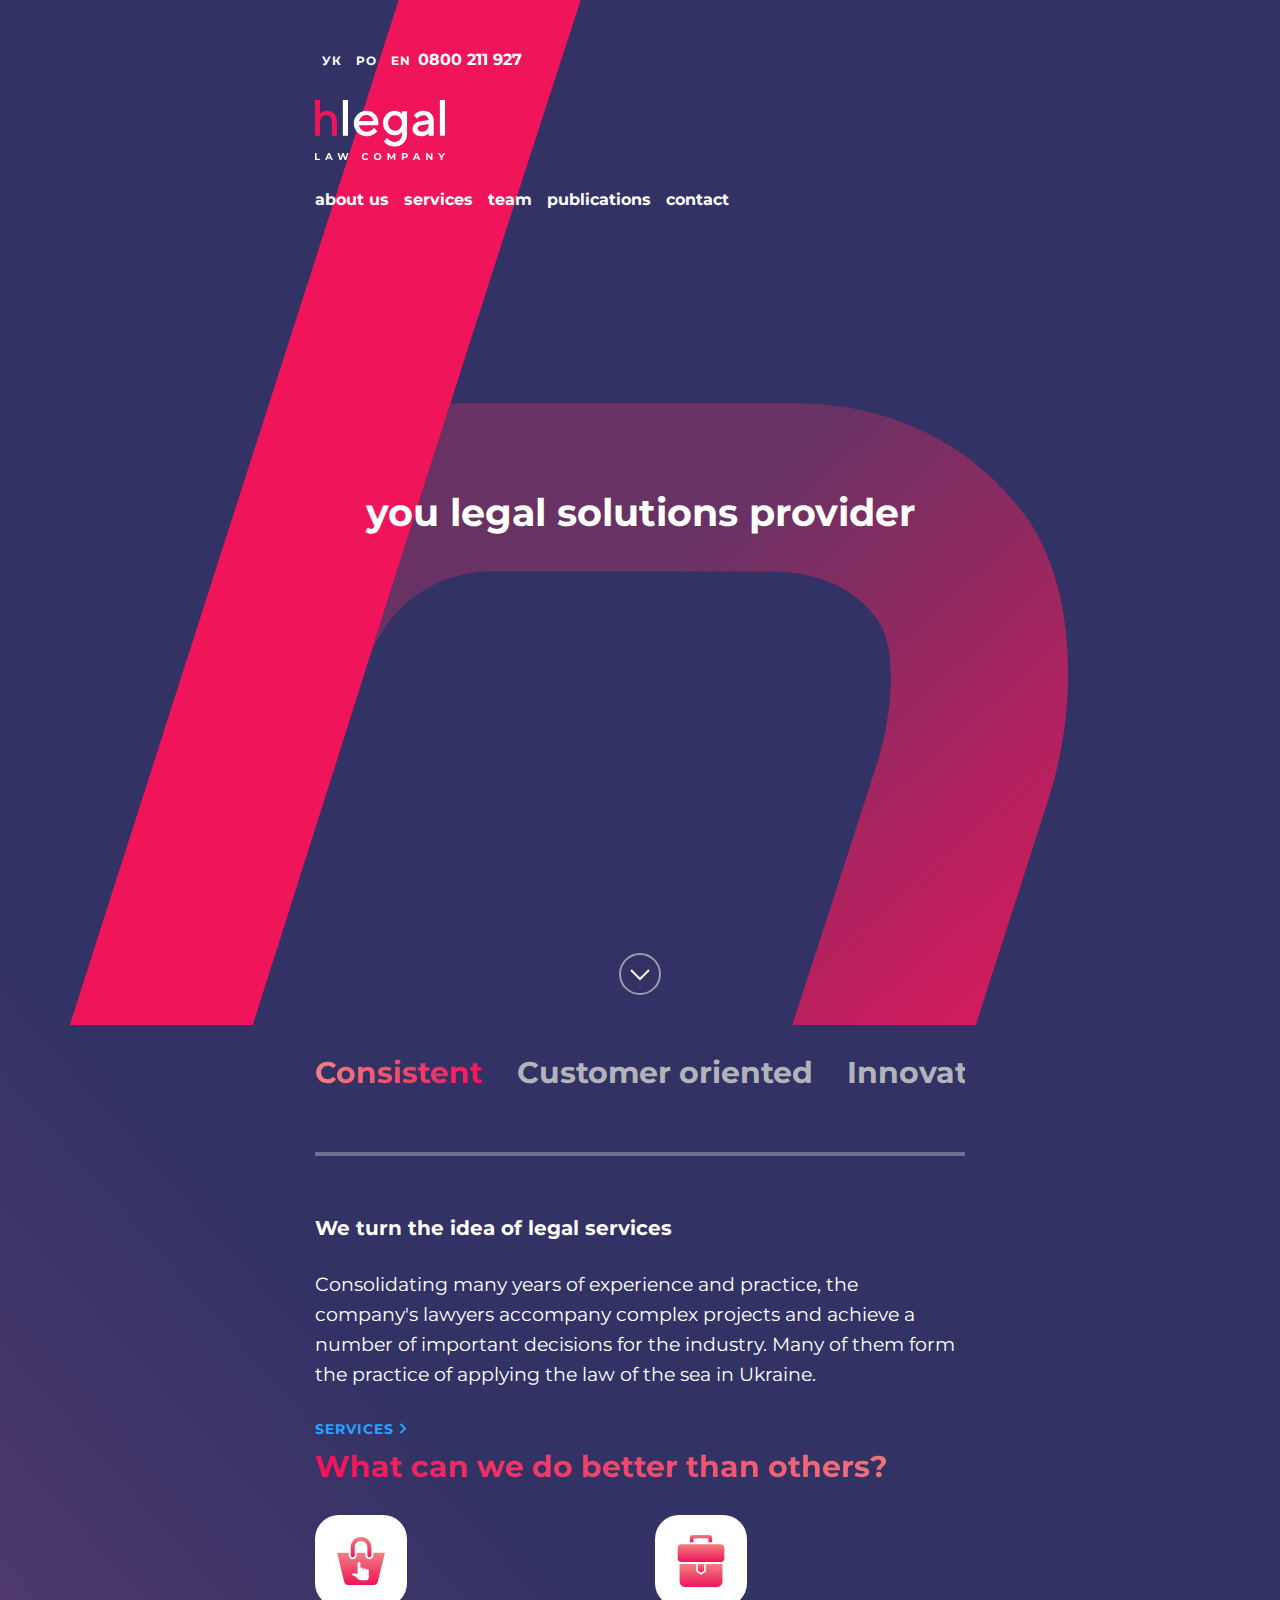
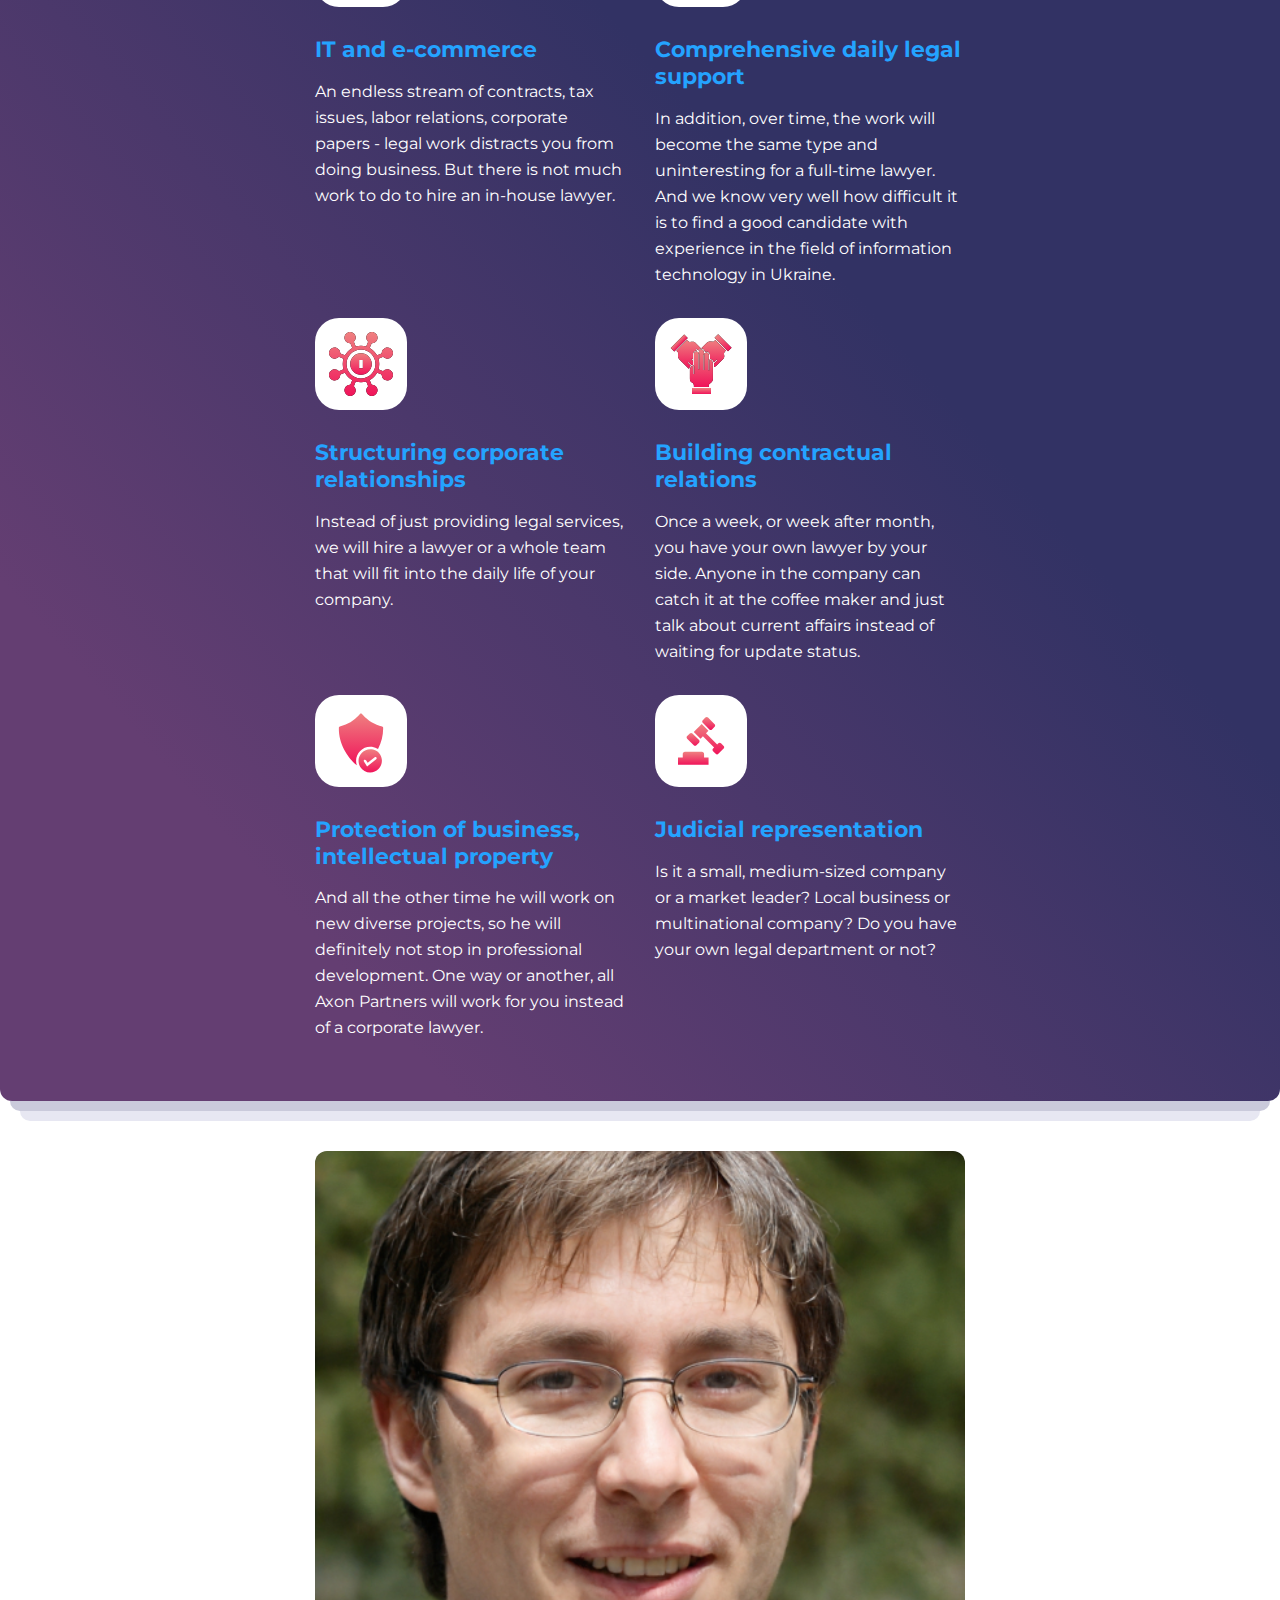
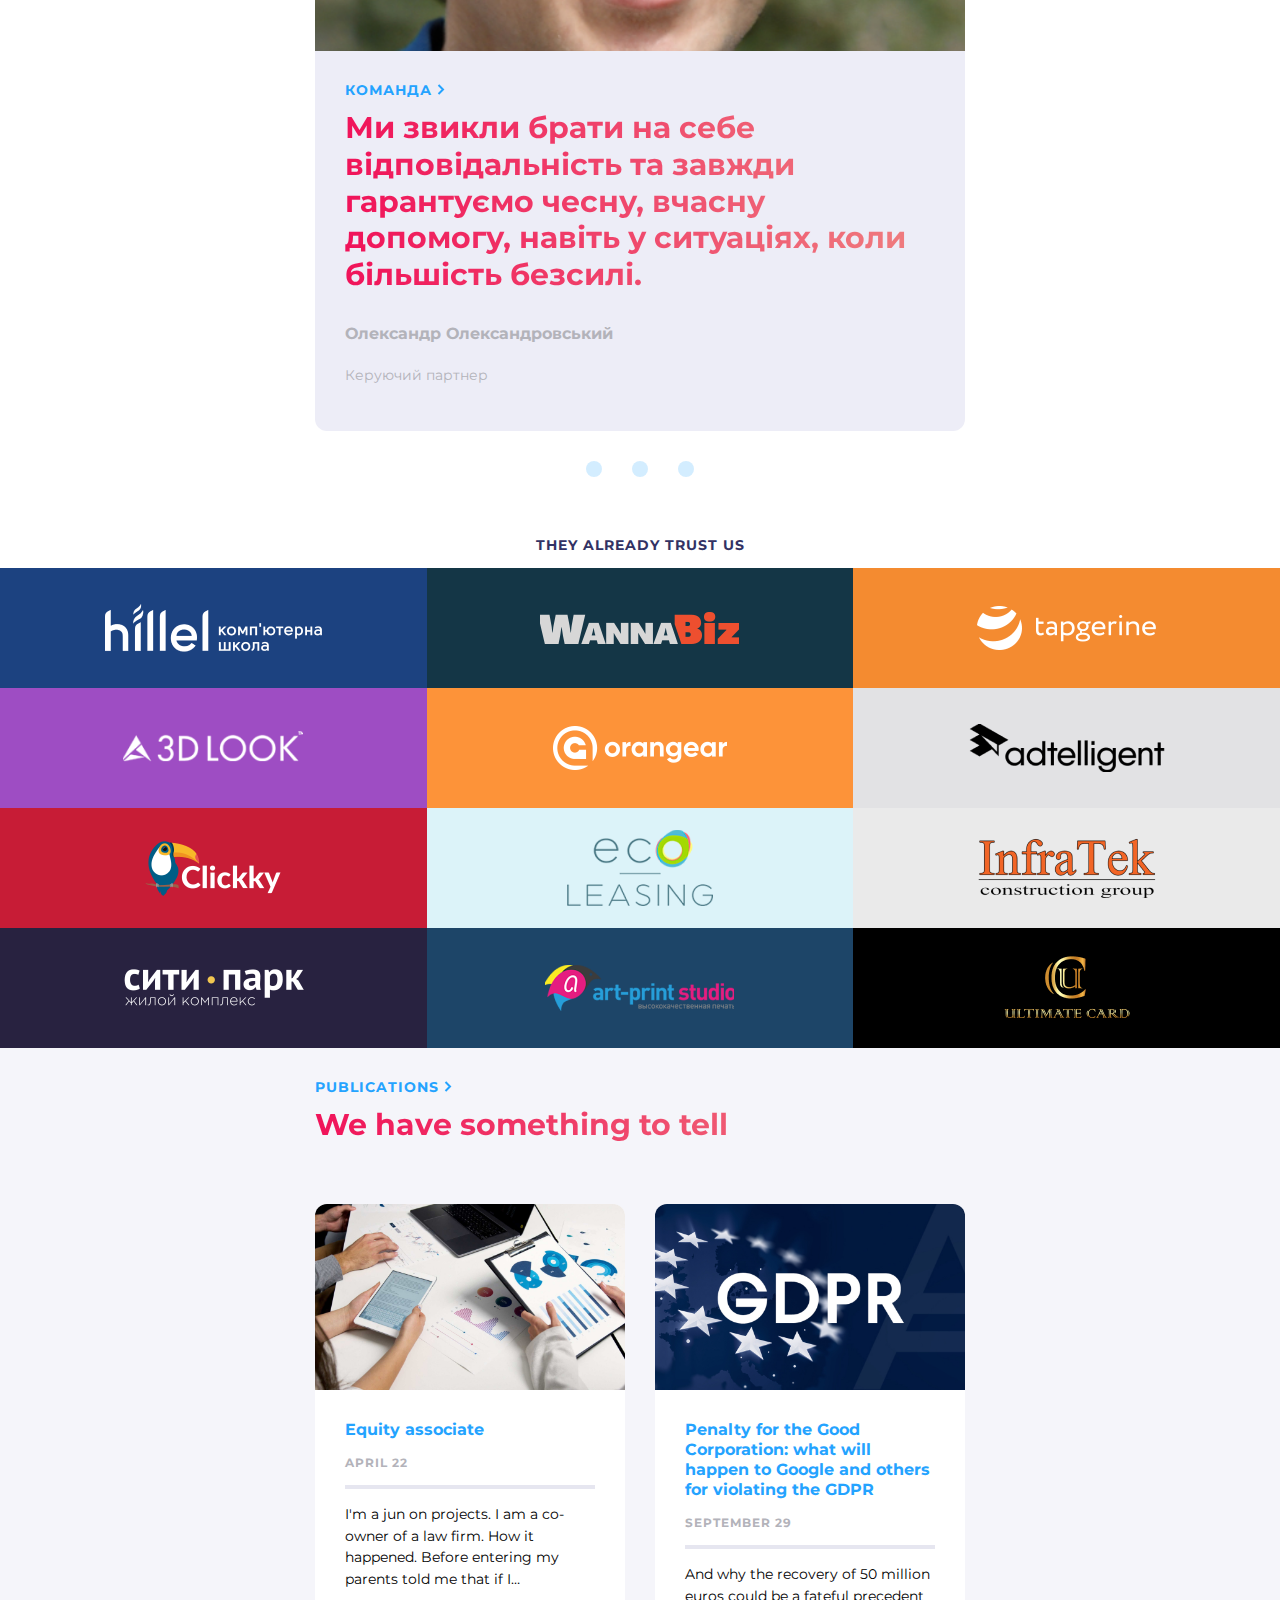
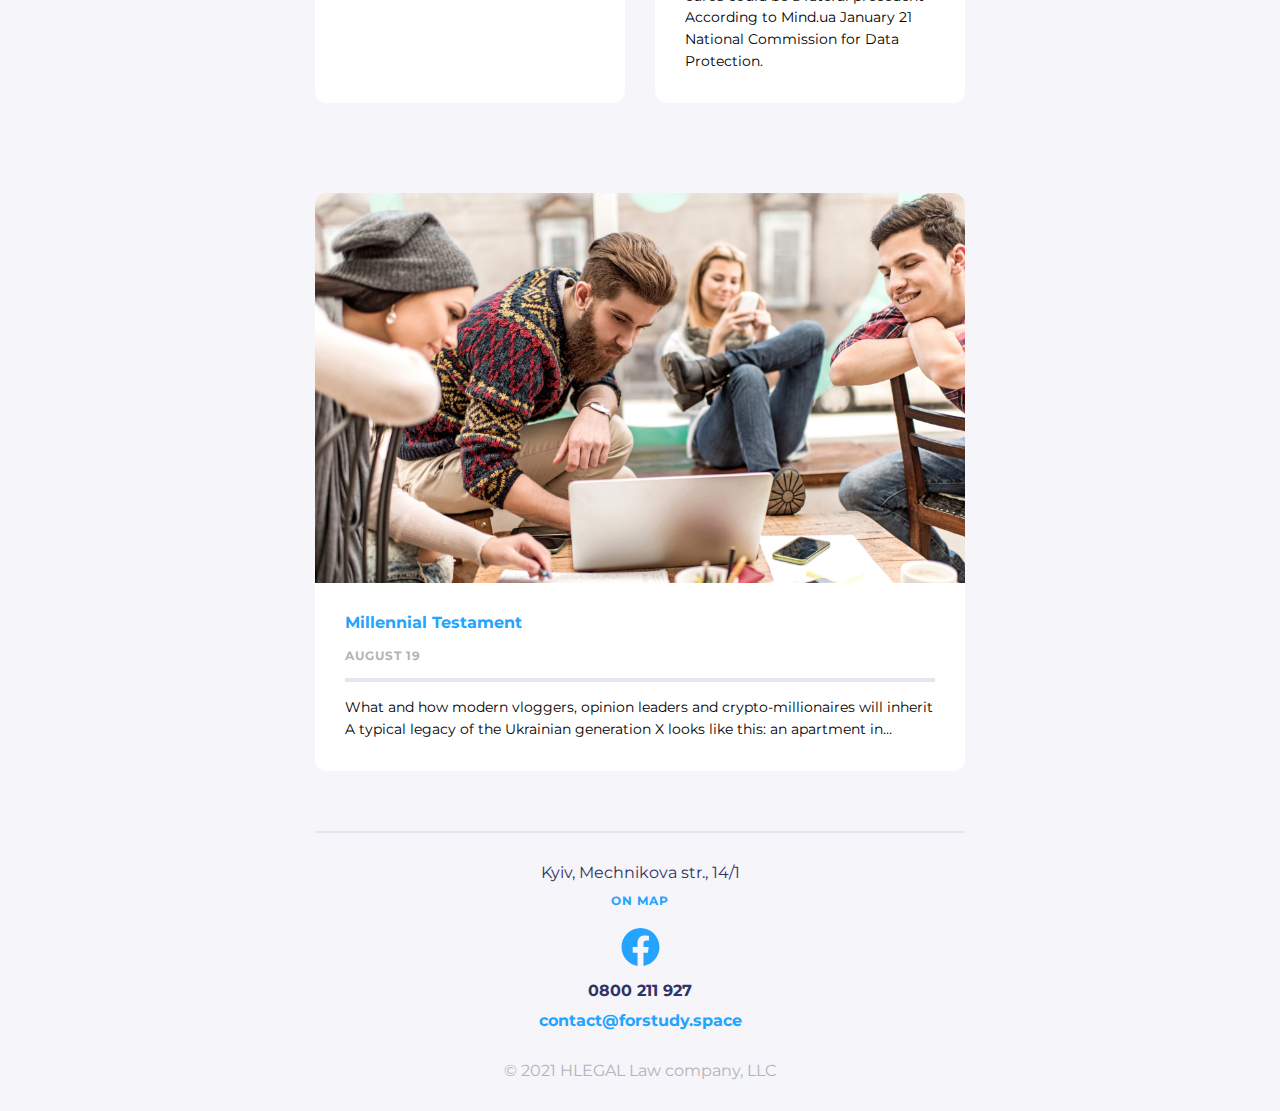
==== commit 1e6626c4: "add responsive main,  header in progress" ====
--- a/index.html
+++ b/index.html
@@ -11,7 +11,7 @@
 </head>
 <body>
 <header class="header">
-    <section class="header__language-switch">
+    <!--<section class="header__language-switch">
         <label><span class="button_lang">УК</span><span class="button_lang">PO</span><span class="button_lang current_lang">EN</span></label>
         <a href="tel:0800 211 927" class="contact_phone">0800 211 927</a>
     </section>
@@ -19,13 +19,36 @@
         <a href="#" class="logo">
             <img src="img/logo.svg" alt="logo">
         </a>
-        <p>services</p>
+        <p class="header__services__p">services</p>
         <input type="checkbox" class="visually-hidden" id="nav-toggler">
         <label for="nav-toggler" class="header__services__toggler">
             <span></span><span></span><span></span>
         </label>
         <nav class="header__services__nav">
             <ul class="header__services__nav-list">
+                <li><a href="#">about us</a></li>
+                <li><a href="#">services</a></li>
+                <li><a href="#">team</a></li>
+                <li><a href="#">publications</a></li>
+                <li><a href="#">contact</a></li>
+            </ul>
+        </nav>
+    </section>-->
+    <section class="header__language-switch">
+        <label><span class="button_lang">УК</span><span class="button_lang">PO</span><span class="button_lang current_lang">EN</span></label>
+        <a href="tel:0800 211 927" class="contact_phone">0800 211 927</a>
+    </section>
+    <section class="header__services">
+        <nav class="header__services__nav">
+            <a href="#" class="logo">
+                <img src="img/logo_light.svg" alt="logo">
+            </a>
+            <p class="p-services">services</p>
+            <input type="checkbox" class="visually-hidden" id="nav-toggler">
+            <label for="nav-toggler" class="header__services__nav__toggler">
+                <span></span><span></span><span></span>
+            </label>
+            <ul class="header__services__nav__list">
                 <li><a href="#">about us</a></li>
                 <li><a href="#">services</a></li>
                 <li><a href="#">team</a></li>
@@ -165,30 +188,32 @@
             <path d="M1.5 1L6 5.5L1.5 10" stroke="#24A3FF" stroke-width="2"/>
         </svg></a>
         <h2 class="header-red-gradient">We have something to tell</h2>
-        <article class="publications__card">
-            <img src="../img/equity_associate.jpg" alt="Equity associate">
-            <div class="publications__card__info">
-                <a href="#" class="publications__card__info__a">Equity associate</a>
-                <p class="publications__card__info__data">April 22</p>
-                <p class="publications__card__info__desc">I'm a jun on projects. I am a co-owner of a law firm. How it happened. Before entering my parents told me that if I…</p>
-            </div>
-        </article>
-        <article class="publications__card">
-            <img src="../img/gdpr.jpg" alt="gdpr">
-            <div class="publications__card__info">
-                <a href="#" class="publications__card__info__a">Penalty for the Good Corporation: what will happen to Google and others for violating the GDPR</a>
-                <p class="publications__card__info__data">September 29</p>
-                <p class="publications__card__info__desc">And why the recovery of 50 million euros could be a fateful precedent According to Mind.ua January 21 National Commission for Data Protection.</p>
-            </div>
-        </article>
-        <article class="publications__card">
-            <img src="../img/millennial_testament.jpg" alt="millennial testament">
-            <div class="publications__card__info">
-                <a href="#" class="publications__card__info__a">Millennial Testament</a>
-                <p class="publications__card__info__data">August 19</p>
-                <p class="publications__card__info__desc">What and how modern vloggers, opinion leaders and crypto-millionaires will inherit A typical legacy of the Ukrainian generation X looks like this: an apartment in…</p>
-            </div>
-        </article>
+        <div class="publications-grid">
+            <article class="publications__card">
+                <img src="../img/equity_associate.jpg" alt="Equity associate">
+                <div class="publications__card__info">
+                    <a href="#" class="publications__card__info__a">Equity associate</a>
+                    <p class="publications__card__info__data">April 22</p>
+                    <p class="publications__card__info__desc">I'm a jun on projects. I am a co-owner of a law firm. How it happened. Before entering my parents told me that if I…</p>
+                </div>
+            </article>
+            <article class="publications__card">
+                <img src="../img/gdpr.jpg" alt="gdpr">
+                <div class="publications__card__info">
+                    <a href="#" class="publications__card__info__a">Penalty for the Good Corporation: what will happen to Google and others for violating the GDPR</a>
+                    <p class="publications__card__info__data">September 29</p>
+                    <p class="publications__card__info__desc">And why the recovery of 50 million euros could be a fateful precedent According to Mind.ua January 21 National Commission for Data Protection.</p>
+                </div>
+            </article>
+            <article class="publications__card">
+                <img src="../img/millennial_testament.jpg" alt="millennial testament">
+                <div class="publications__card__info">
+                    <a href="#" class="publications__card__info__a">Millennial Testament</a>
+                    <p class="publications__card__info__data">August 19</p>
+                    <p class="publications__card__info__desc">What and how modern vloggers, opinion leaders and crypto-millionaires will inherit A typical legacy of the Ukrainian generation X looks like this: an apartment in…</p>
+                </div>
+            </article>
+        </div>
     </section>
 </main>
 <footer class="center footer">
--- a/css/style.css
+++ b/css/style.css
@@ -1 +1 @@
-:root{--main-darck-color: #323264;--accent-pink-color: #F0145A;--link-regular-color: #24A3FF;--link-hover-color: #0085FF;--link-active-color: #006CCF;--text-grey: #B3B3BA;--background-grey-light: #F5F5FA;--hover-light-text-color: rgba(255, 255, 255, 0.2);--text-red-gradient: linear-gradient(90.13deg, #F0145A 0.84%, #EF8080 99.96%);--text-red-reversed-gradient: linear-gradient(90.13deg, #EF8080 0.84%, #F0145A 99.96%);--background-gradient: linear-gradient(228.57deg, #323264 11.93%, #323264 57.17%, #643E72 87.46%)}@font-face{font-family:"Montserrat";src:url("../fonts/Montserrat/Montserrat-Regular.woff2");font-weight:400}@font-face{font-family:"Montserrat";src:url("../fonts/Montserrat/Montserrat-Bold.woff2");font-weight:700}html{scroll-behavior:smooth}body{font-family:"Montserrat",sans-serif}a{cursor:pointer;text-decoration:none;color:var(--link-regular-color)}a:hover{color:var(--link-hover-color)}a:active{color:var(--link-active-color)}.center{padding-left:calc(50vw - 157px);padding-right:calc(50vw - 157px)}main .background{color:#fff;display:block;position:relative;background:var(--background-gradient);border-radius:0 0 12px 12px}main .background:before,main .background:after{content:"";display:block;position:absolute;border-radius:0 0 12px 12px;width:100%;z-index:-1;height:10px;transform:translateX(-50%);left:50%}main .background:before{bottom:-10px;background-color:#cacadb;width:calc(100% - 20px)}main .background:after{bottom:-20px;background-color:#e7e7f2;width:calc(100% - 40px)}img{display:block;max-width:100%}.link-with-arrow{font:700 14px/1.2 "Montserrat",sans-serif;text-transform:uppercase;letter-spacing:1px}.link-with-arrow svg{margin:0 5px}.header-red-gradient{margin:10px 0 30px 0;font:700 30px/1.23 "Montserrat",sans-serif;background:var(--text-red-gradient);-webkit-background-clip:text;-webkit-text-fill-color:rgba(0,0,0,0)}.visually-hidden{position:absolute;width:1px;height:1px;margin:-1px;border:0;padding:0;white-space:nowrap;clip-path:inset(100%);clip:rect(0 0 0 0);overflow:hidden}.header{color:#fff;position:absolute;width:100%;box-sizing:border-box;z-index:10}.header__language-switch{padding:10px calc(50vw - 187px);display:flex;align-items:center;justify-content:space-between;background-blend-mode:overlay;background:rgba(255,255,255,.2)}.header__language-switch .button_lang{cursor:pointer;text-align:center;padding:5px 7px;margin:0;border-radius:8px;font:700 12px/1.25 "Montserrat",sans-serif;letter-spacing:1px}.header__language-switch .button_lang:hover{background:rgba(255,255,255,.2)}.header__language-switch .current_lang{background:var(--accent-pink-color)}.header__language-switch .contact_phone{font:700 16px/1.25 "Montserrat",sans-serif;color:#fff;text-decoration:none}.header__services{padding:13px calc(50vw - 187px);display:flex;justify-content:space-between}.header__services p{font:20px/1.2 "Montserrat",sans-serif;margin:0 auto 0 20px}.header__services .logo{display:block;max-width:70px}.header__services__toggler{width:32px;height:32px;border-radius:8px;display:block;position:relative;z-index:3}.header__services__toggler span{width:18px;height:2px;background:#fff;display:block;position:absolute;left:50%;top:0;transform:translateX(-50%)}.header__services__toggler span:nth-child(1){transform:translate(-50%, 10px)}.header__services__toggler span:nth-child(2){top:50%}.header__services__toggler span:nth-child(3){top:100%;transform:translate(-50%, -10px)}.header__services__toggler:hover{background:var(--hover-light-text-color)}.header__services__nav{position:fixed;background-color:#fff;bottom:0;width:calc(100% - 8px);transform:translateX(-50%);left:50%;display:none;padding:64px 12px 12px;box-sizing:border-box;border-radius:12px 12px 0 0}.header__services__nav-list{width:100%;padding:0;margin:0;list-style:none;display:flex;flex-direction:column;align-items:center;gap:15px}.header__services__nav-list li{width:100%;background-color:var(--background-grey-light);text-align:center;font-weight:700;border-radius:12px;padding:7px 0}.header__services__nav-list li:hover>a{color:var(--accent-pink-color)}.header__services__nav-list li:active{background-color:#e6e6f0}#nav-toggler:checked~.header__services__nav{display:flex}#nav-toggler:checked~.header__services__toggler span{top:50%;left:50%;width:18px;background:#ec6f5d;transform:translate(-50%, -50%) rotate(225deg)}#nav-toggler:checked~.header__services__toggler span:nth-child(2){transform:translate(-50%, -50%) rotate(-225deg)}.offer{display:flex;flex-direction:column;align-items:center;padding-top:230px;padding-bottom:30px;gap:160px;background-image:url("../img/symbol.svg");background-repeat:no-repeat;background-size:cover;background-position:center;position:relative}.offer h1{font:700 38px/1.22 "Montserrat",sans-serif;text-align:center;margin:0}.offer__button{cursor:pointer;width:42px;height:42px;background:rgba(0,0,0,0);border:2px solid rgba(255,255,255,.5);border-radius:50%}.offer__button a{display:flex;align-items:center;justify-content:center}.offer__button:hover{border-color:var(--accent-pink-color)}.offer__button:hover svg>path{stroke:var(--accent-pink-color)}.experience{margin:30px 0}.experience__scroll{padding-bottom:15px;border-bottom:4px solid rgba(255,255,255,.3)}.experience__scroll__scroll-menu{background:rgba(0,0,0,0);overflow:auto;white-space:nowrap;padding-bottom:15px}.experience__scroll__scroll-menu a{display:inline-block;color:#b3b3ba;text-align:center;font:700 30px/1.23 "Montserrat",sans-serif;margin-right:30px}.experience__scroll__scroll-menu__current-item{background:var(--text-red-reversed-gradient);-webkit-background-clip:text;-webkit-text-fill-color:rgba(0,0,0,0)}.experience__info{margin-top:30px}.experience__info__h{font:700 20px/1.2 "Montserrat",sans-serif;margin:0 0 30px}.experience__info__desc{font:400 19px/1.578 "Montserrat",sans-serif}.services{padding-bottom:60px}.services__cards{display:grid;gap:30px}.services__cards__card{display:flex;flex-direction:column}.services__cards__card__icon{width:92px;height:92px;background:#fff;border-radius:24px;display:flex;justify-content:center;align-items:center}.services__cards__card__h{font:700 22px/1.22 "Montserrat",sans-serif;margin:30px 0 15px 0}.services__cards__card__desc{font:400 16px/1.625 "Montserrat",sans-serif;margin:0}.team{margin:50px 0 60px}.team__member-card{background-color:#ededf7;border-radius:12px}.team__member-card__center{padding:30px}.team__member-card img{border-radius:12px 12px 0 0;object-fit:cover;object-position:bottom;height:500px}.team__member-card__name{font:700 16px/1.25 "Montserrat",sans-serif;color:var(--text-grey)}.team__member-card__desk{font:400 14px/1.57 "Montserrat",sans-serif;color:var(--text-grey)}.team__slider-dots{display:flex;justify-content:center;position:relative;margin-top:30px;top:100%}.team__slider-dots__dot{display:block;margin:0 15px;width:16px;height:16px;background:rgba(36,163,255,.2);border-radius:100px}.team__slider-dots__dot:hover{background:var(--link-active-color)}.clients__h{color:var(--main-darck-color);font:700 14px/1.2 "Montserrat",sans-serif;text-transform:uppercase;letter-spacing:1px;text-align:center}.clients__block{display:grid;flex-wrap:wrap;gap:0}.clients__block__item{display:flex;justify-content:center;align-items:center;height:120px;width:100%}.clients__block>:nth-child(n+6):nth-last-child(-n+6){display:none}.clients__block>:nth-child(1){background-color:#1c4280}.clients__block>:nth-child(2){background-color:#143646}.clients__block>:nth-child(3){background-color:#f48b30}.clients__block>:nth-child(4){background-color:#9e4dc3}.clients__block>:nth-child(5){background-color:#fd9339}.clients__block>:nth-child(6){background-color:#e2e2e4}.clients__block>:nth-child(7){background-color:#c71c36}.clients__block>:nth-child(8){background-color:#dcf3f9}.clients__block>:nth-child(9){background-color:#eaeaea}.clients__block>:nth-child(10){background-color:#282240}.clients__block>:nth-child(11){background-color:#1d4568}.clients__block>:nth-child(12){background-color:#000}.publications{background-color:var(--background-grey-light);padding-top:30px;padding-bottom:30px}.publications__card{color:#000;border-radius:12px;background-color:#fff;margin:30px 0}.publications__card img{border-radius:12px 12px 0 0}.publications__card__info{padding:30px}.publications__card__info__a{font:700 16px/1.25 "Montserrat",sans-serif;margin:0}.publications__card__info__data{font:700 12px/1.25 "Montserrat",sans-serif;color:#b3b3ba;letter-spacing:1px;text-transform:uppercase;padding:15px 0;margin:0;border-bottom:4px solid #e6e6f0}.publications__card__info__desc{font:400 14px/1.57 "Montserrat",sans-serif;margin:15px 0 0}.footer{background-color:var(--background-grey-light)}.footer section{display:flex;flex-direction:column;justify-content:center;align-items:center;color:var(--main-darck-color);border-top:2px solid #e6e6f0;font:16px/1.25 "Montserrat",sans-serif}.footer section .map-desc{margin:30px 0 10px;font:16px/1.25 "Montserrat",sans-serif}.footer section .map-link{font:700 12px/1.25 "Montserrat",sans-serif;letter-spacing:1px;text-transform:uppercase;margin-bottom:20px}.footer section .phone-link{font-weight:700;color:var(--main-darck-color);margin:10px 0}.footer section .mail-link{font-weight:700}.footer section .llc{color:var(--text-grey);margin:30px 0}@media screen and (min-width: 650px){.center{padding-left:calc(50vw - 325px);padding-right:calc(50vw - 325px)}.offer{padding-top:490px;gap:417px}.experience__scroll{padding-bottom:45px}.experience__info{margin-top:60px}.services__cards{grid-template-columns:1fr 1fr}.clients__block{grid-template-columns:1fr 1fr 1fr}.clients__block>:nth-child(n+6):nth-last-child(-n+6){display:flex}}/*# sourceMappingURL=style.css.map */
+:root{--main-darck-color: #323264;--accent-pink-color: #F0145A;--link-regular-color: #24A3FF;--link-hover-color: #0085FF;--link-active-color: #006CCF;--text-grey: #B3B3BA;--background-grey-light: #F5F5FA;--hover-light-text-color: rgba(255, 255, 255, 0.2);--text-red-gradient: linear-gradient(90.13deg, #F0145A 0.84%, #EF8080 99.96%);--text-red-reversed-gradient: linear-gradient(90.13deg, #EF8080 0.84%, #F0145A 99.96%);--background-gradient: linear-gradient(228.57deg, #323264 11.93%, #323264 57.17%, #643E72 87.46%)}@font-face{font-family:"Montserrat";src:url("../fonts/Montserrat/Montserrat-Regular.woff2");font-weight:400}@font-face{font-family:"Montserrat";src:url("../fonts/Montserrat/Montserrat-Bold.woff2");font-weight:700}html{scroll-behavior:smooth}body{font-family:"Montserrat",sans-serif}a{cursor:pointer;text-decoration:none;color:var(--link-regular-color)}a:hover{color:var(--link-hover-color)}a:active{color:var(--link-active-color)}.center{padding-left:calc(50vw - 157px);padding-right:calc(50vw - 157px)}main .background{color:#fff;display:block;position:relative;background:var(--background-gradient);border-radius:0 0 12px 12px}main .background:before,main .background:after{content:"";display:block;position:absolute;border-radius:0 0 12px 12px;width:100%;z-index:-1;height:10px;transform:translateX(-50%);left:50%}main .background:before{bottom:-10px;background-color:#cacadb;width:calc(100% - 20px)}main .background:after{bottom:-20px;background-color:#e7e7f2;width:calc(100% - 40px)}img{display:block;max-width:100%}.link-with-arrow{font:700 14px/1.2 "Montserrat",sans-serif;text-transform:uppercase;letter-spacing:1px}.link-with-arrow svg{margin:0 5px}.header-red-gradient{margin:10px 0 30px 0;font:700 30px/1.23 "Montserrat",sans-serif;background:var(--text-red-gradient);-webkit-background-clip:text;-webkit-text-fill-color:rgba(0,0,0,0)}.visually-hidden{position:absolute;width:1px;height:1px;margin:-1px;border:0;padding:0;white-space:nowrap;clip-path:inset(100%);clip:rect(0 0 0 0);overflow:hidden}.header{color:#fff;position:absolute;width:100%;box-sizing:border-box;z-index:10}.header__language-switch{padding:10px calc(50vw - 187px);display:flex;align-items:center;justify-content:space-between;background-blend-mode:overlay;background:rgba(255,255,255,.2)}.header__language-switch .button_lang{cursor:pointer;text-align:center;padding:5px 7px;margin:0;border-radius:8px;font:700 12px/1.25 "Montserrat",sans-serif;letter-spacing:1px}.header__language-switch .button_lang:hover{background:rgba(255,255,255,.2)}.header__language-switch .current_lang{background:var(--accent-pink-color)}.header__language-switch .contact_phone{font:700 16px/1.25 "Montserrat",sans-serif;color:#fff;text-decoration:none}.header__services{padding:13px calc(50vw - 187px)}.header__services__nav{display:flex;flex-direction:row;justify-content:space-between}.header__services__nav__list{flex-direction:column;position:fixed;margin:0;background-color:#fff;bottom:0;width:calc(100% - 8px);transform:translateX(-50%);left:50%;display:none;padding:64px 12px 12px;box-sizing:border-box;border-radius:12px 12px 0 0;list-style:none;gap:15px}.header__services__nav__list li{width:100%;background-color:var(--background-grey-light);text-align:center;font-weight:700;border-radius:12px;padding:7px 0}.header__services__nav__list li:hover>a{color:var(--accent-pink-color)}.header__services__nav__list li:active{background-color:#e6e6f0}.header__services__nav .p-services{font:20px/1.2 "Montserrat",sans-serif;margin:0 auto 0 20px}.header__services__nav .logo{display:block;max-width:70px}.header__services__nav__toggler{width:32px;height:32px;border-radius:8px;display:block;position:relative;z-index:3}.header__services__nav__toggler span{width:18px;height:2px;background:#fff;display:block;position:absolute;left:50%;top:0;transform:translateX(-50%)}.header__services__nav__toggler span:nth-child(1){transform:translate(-50%, 10px)}.header__services__nav__toggler span:nth-child(2){top:50%}.header__services__nav__toggler span:nth-child(3){top:100%;transform:translate(-50%, -10px)}.header__services__nav__toggler:hover{background:var(--hover-light-text-color)}#nav-toggler:checked~.header__services__nav__list{display:flex}#nav-toggler:checked~.header__services__nav__toggler span{top:50%;left:50%;width:18px;background:#ec6f5d;transform:translate(-50%, -50%) rotate(225deg)}#nav-toggler:checked~.header__services__nav__toggler span:nth-child(2){transform:translate(-50%, -50%) rotate(-225deg)}.offer{display:flex;flex-direction:column;align-items:center;padding-top:230px;padding-bottom:30px;gap:160px;background-image:url("../img/symbol.svg");background-repeat:no-repeat;background-size:cover;background-position:center;position:relative}.offer h1{font:700 38px/1.22 "Montserrat",sans-serif;text-align:center;margin:0}.offer__button{cursor:pointer;width:42px;height:42px;background:rgba(0,0,0,0);border:2px solid rgba(255,255,255,.5);border-radius:50%}.offer__button a{display:flex;align-items:center;justify-content:center}.offer__button:hover{border-color:var(--accent-pink-color)}.offer__button:hover svg>path{stroke:var(--accent-pink-color)}.experience{margin:30px 0}.experience__scroll{padding-bottom:15px;border-bottom:4px solid rgba(255,255,255,.3)}.experience__scroll__scroll-menu{background:rgba(0,0,0,0);overflow:auto;white-space:nowrap;padding-bottom:15px}.experience__scroll__scroll-menu a{display:inline-block;color:#b3b3ba;text-align:center;font:700 30px/1.23 "Montserrat",sans-serif;margin-right:30px}.experience__scroll__scroll-menu__current-item{background:var(--text-red-reversed-gradient);-webkit-background-clip:text;-webkit-text-fill-color:rgba(0,0,0,0)}.experience__info{margin-top:30px}.experience__info__h{font:700 20px/1.2 "Montserrat",sans-serif;margin:0 0 30px}.experience__info__desc{font:400 19px/1.578 "Montserrat",sans-serif}.services{padding-bottom:60px}.services__cards{display:grid;gap:30px}.services__cards__card{display:flex;flex-direction:column}.services__cards__card__icon{width:92px;height:92px;background:#fff;border-radius:24px;display:flex;justify-content:center;align-items:center}.services__cards__card__h{font:700 22px/1.22 "Montserrat",sans-serif;margin:30px 0 15px 0}.services__cards__card__desc{font:400 16px/1.625 "Montserrat",sans-serif;margin:0}.team{margin:50px 0 60px}.team__member-card{background-color:#ededf7;border-radius:12px}.team__member-card__center{padding:30px}.team__member-card img{border-radius:12px 12px 0 0;object-fit:cover;object-position:center;width:100%;height:500px}.team__member-card__name{font:700 16px/1.25 "Montserrat",sans-serif;color:var(--text-grey)}.team__member-card__desk{font:400 14px/1.57 "Montserrat",sans-serif;color:var(--text-grey)}.team__slider-dots{display:flex;justify-content:center;position:relative;margin-top:30px;top:100%}.team__slider-dots__dot{display:block;margin:0 15px;width:16px;height:16px;background:rgba(36,163,255,.2);border-radius:100px}.team__slider-dots__dot:hover{background:var(--link-active-color)}.clients__h{color:var(--main-darck-color);font:700 14px/1.2 "Montserrat",sans-serif;text-transform:uppercase;letter-spacing:1px;text-align:center}.clients__block{display:grid;flex-wrap:wrap;gap:0}.clients__block__item{display:flex;justify-content:center;align-items:center;height:120px;width:100%}.clients__block>:nth-child(n+6):nth-last-child(-n+6){display:none}.clients__block>:nth-child(1){background-color:#1c4280}.clients__block>:nth-child(2){background-color:#143646}.clients__block>:nth-child(3){background-color:#f48b30}.clients__block>:nth-child(4){background-color:#9e4dc3}.clients__block>:nth-child(5){background-color:#fd9339}.clients__block>:nth-child(6){background-color:#e2e2e4}.clients__block>:nth-child(7){background-color:#c71c36}.clients__block>:nth-child(8){background-color:#dcf3f9}.clients__block>:nth-child(9){background-color:#eaeaea}.clients__block>:nth-child(10){background-color:#282240}.clients__block>:nth-child(11){background-color:#1d4568}.clients__block>:nth-child(12){background-color:#000}.publications{background-color:var(--background-grey-light);padding-top:30px;padding-bottom:30px}.publications__card{color:#000;border-radius:12px;background-color:#fff;margin:30px 0}.publications__card img{border-radius:12px 12px 0 0}.publications__card__info{padding:30px}.publications__card__info__a{font:700 16px/1.25 "Montserrat",sans-serif;margin:0}.publications__card__info__data{font:700 12px/1.25 "Montserrat",sans-serif;color:#b3b3ba;letter-spacing:1px;text-transform:uppercase;padding:15px 0;margin:0;border-bottom:4px solid #e6e6f0}.publications__card__info__desc{font:400 14px/1.57 "Montserrat",sans-serif;margin:15px 0 0}.footer{background-color:var(--background-grey-light)}.footer section{display:flex;flex-direction:column;justify-content:center;align-items:center;color:var(--main-darck-color);border-top:2px solid #e6e6f0;font:16px/1.25 "Montserrat",sans-serif}.footer section .map-desc{margin:30px 0 10px;font:16px/1.25 "Montserrat",sans-serif}.footer section .map-link{font:700 12px/1.25 "Montserrat",sans-serif;letter-spacing:1px;text-transform:uppercase;margin-bottom:20px}.footer section .phone-link{font-weight:700;color:var(--main-darck-color);margin:10px 0}.footer section .mail-link{font-weight:700}.footer section .llc{color:var(--text-grey);margin:30px 0}@media screen and (min-width: 650px){.center,.header{padding-left:calc(50vw - 325px);padding-right:calc(50vw - 325px)}.header{display:flex;flex-direction:column;gap:30px}.header__language-switch{justify-content:normal;background-color:rgba(0,0,0,0);padding:50px 0 0}.header__services{flex-direction:column;margin:0;padding:0}.header__services__nav{flex-direction:column;gap:30px}.header__services__nav .p-services{display:none}.header__services__nav__toggler{display:none}.header__services__nav .logo{display:block;max-width:100%}.header__services__nav__list{position:relative;background-color:rgba(0,0,0,0);flex-direction:row;width:100%;bottom:auto;height:fit-content;display:flex;padding:0;gap:15px}.header__services__nav__list li{width:auto;background-color:rgba(0,0,0,0);padding:0}.header__services__nav__list li a{font:700 16px/1.25 "Montserrat",sans-serif;color:#fff}.offer{padding-top:490px;gap:417px}.experience__scroll{padding-bottom:45px}.experience__info{margin-top:60px}.services__cards{grid-template-columns:1fr 1fr}.clients__block{grid-template-columns:1fr 1fr 1fr}.clients__block>:nth-child(n+6):nth-last-child(-n+6){display:flex}.publications .publications-grid{display:grid;grid-template-columns:1fr 1fr;gap:30px}.publications .publications-grid :nth-child(3){grid-column:1/-1}}/*# sourceMappingURL=style.css.map */
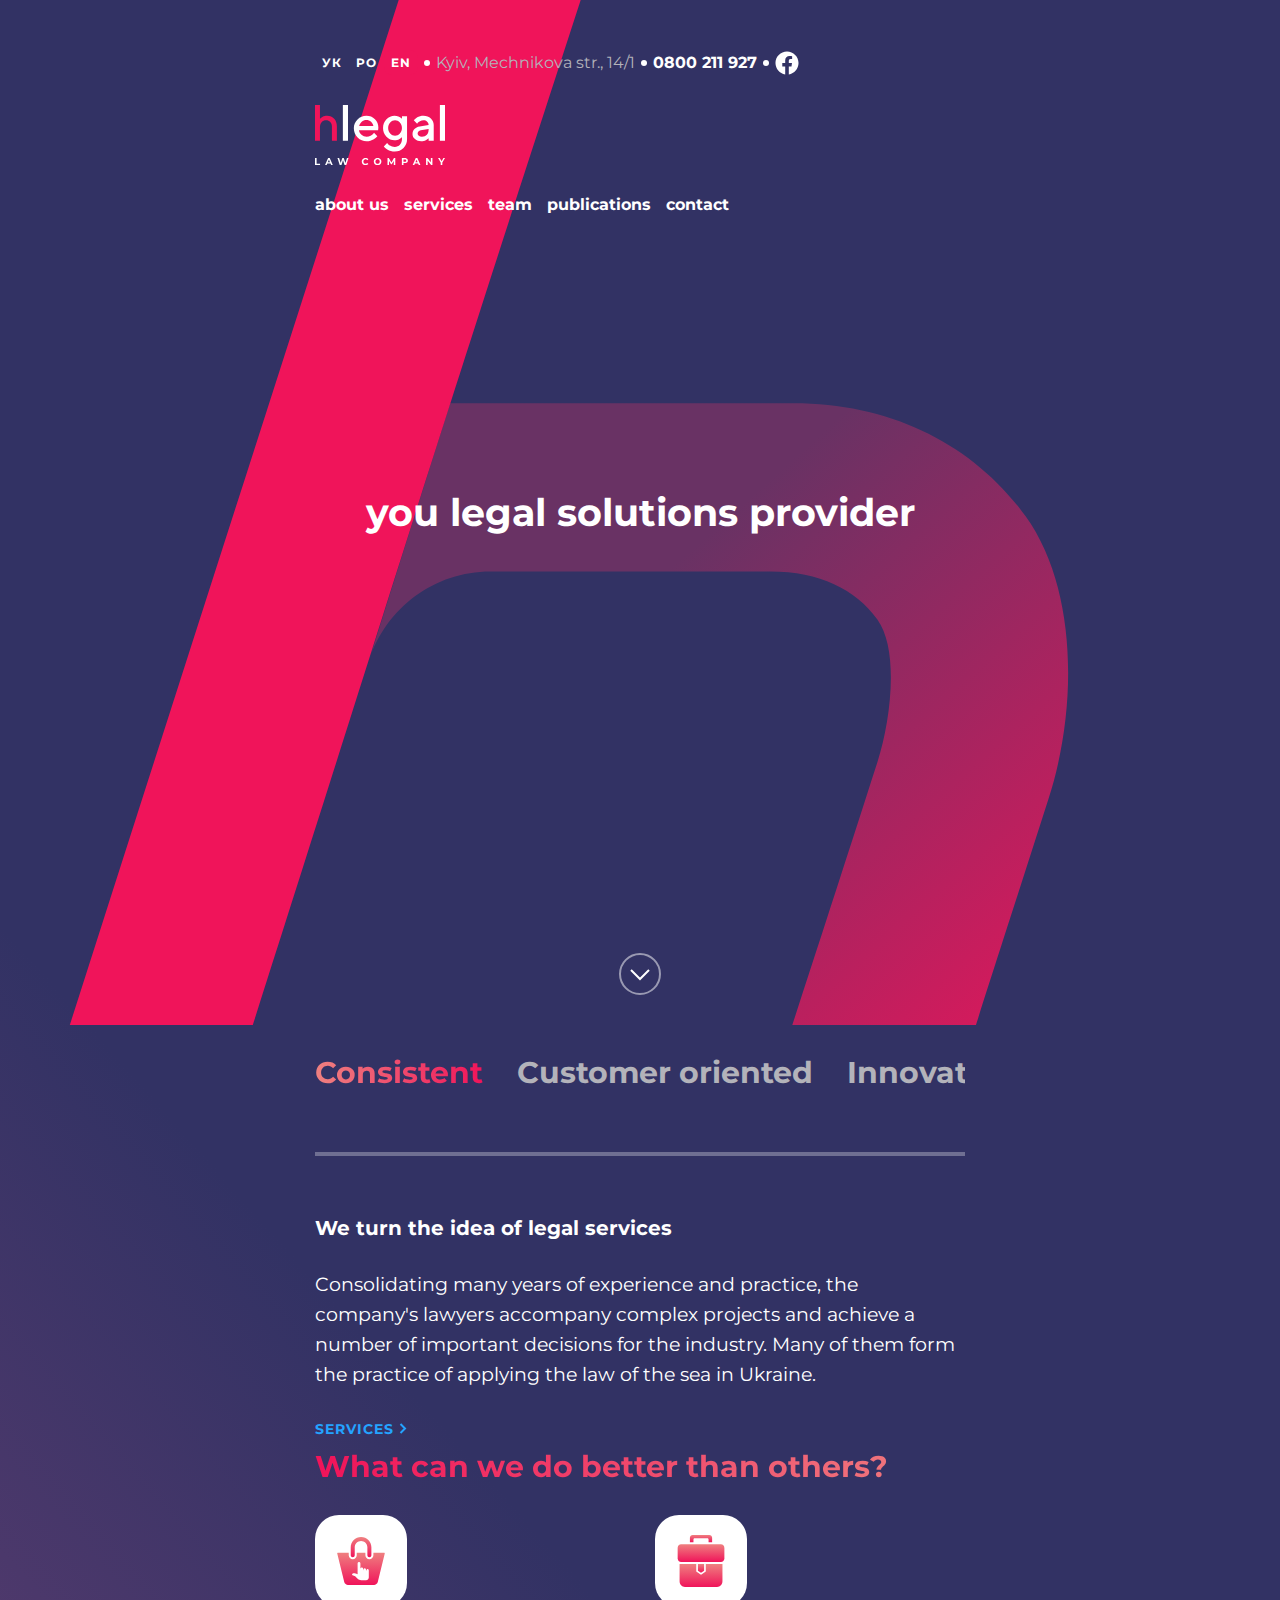
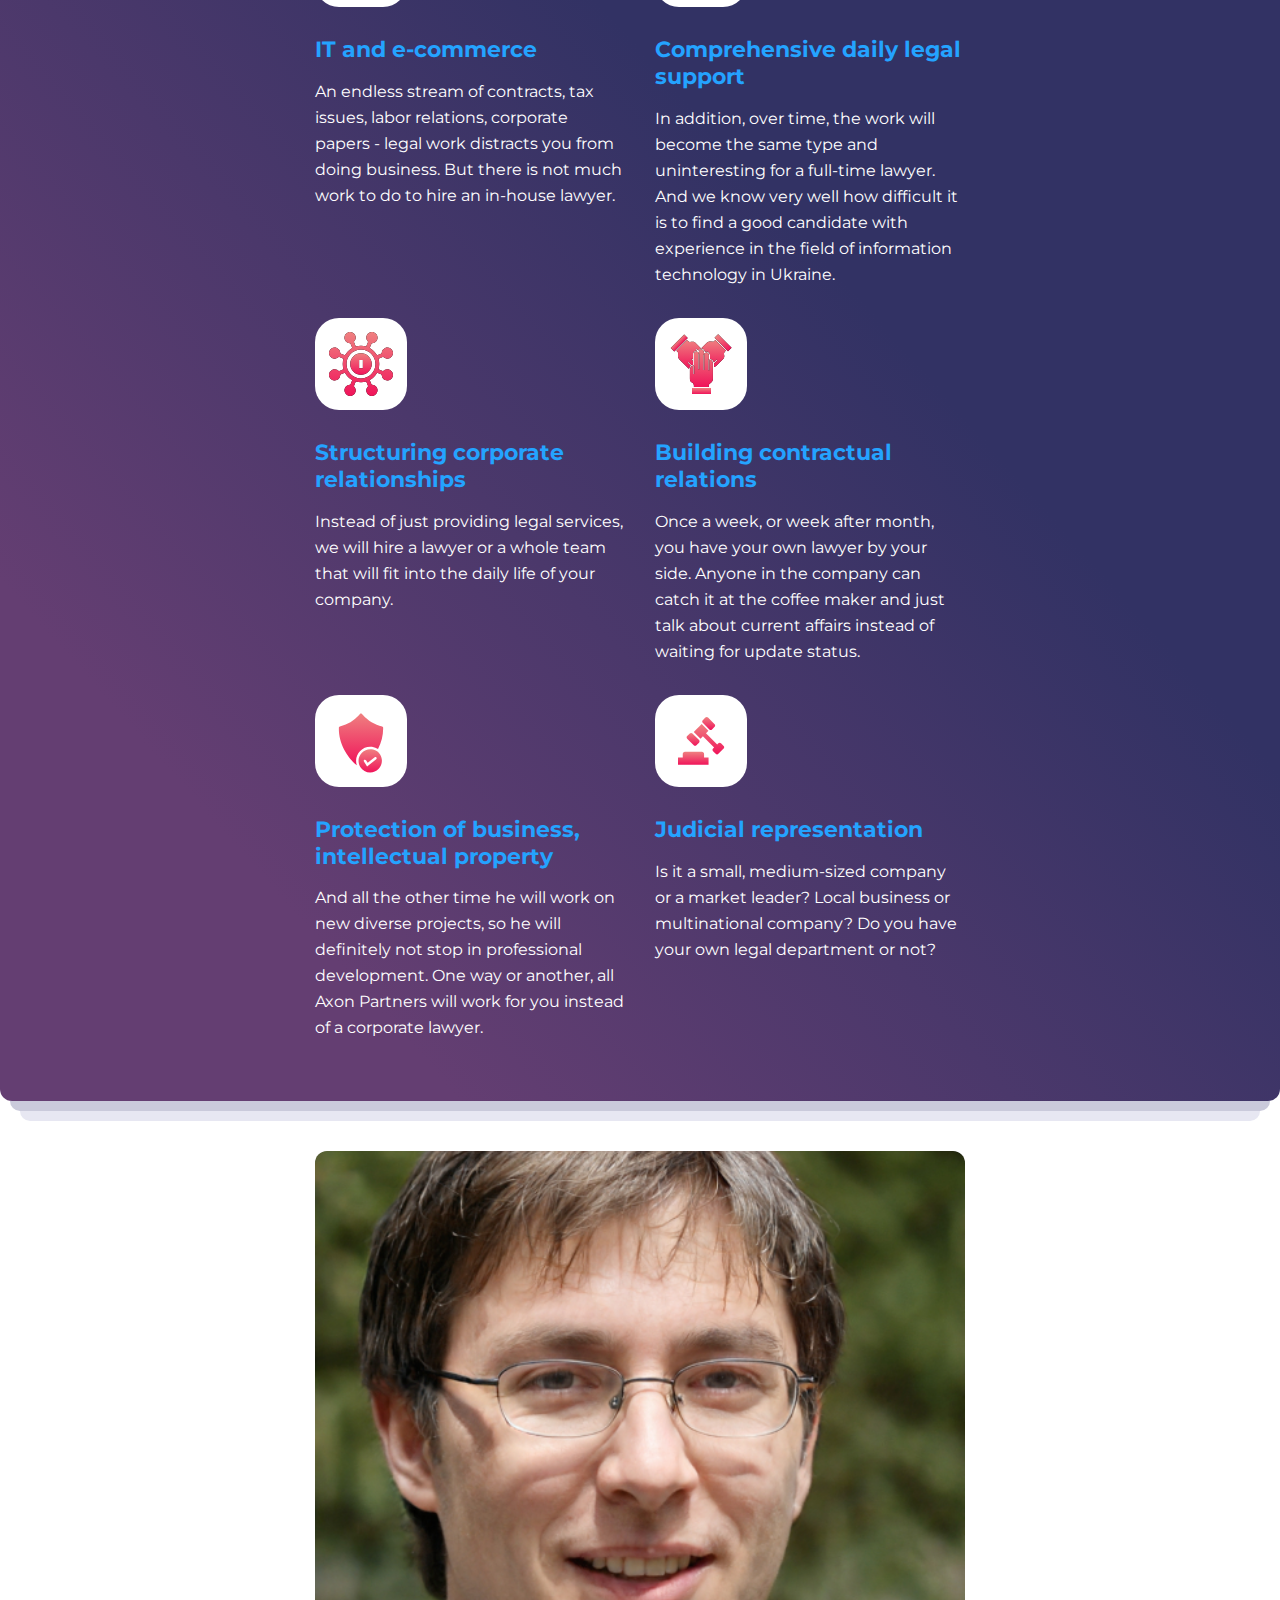
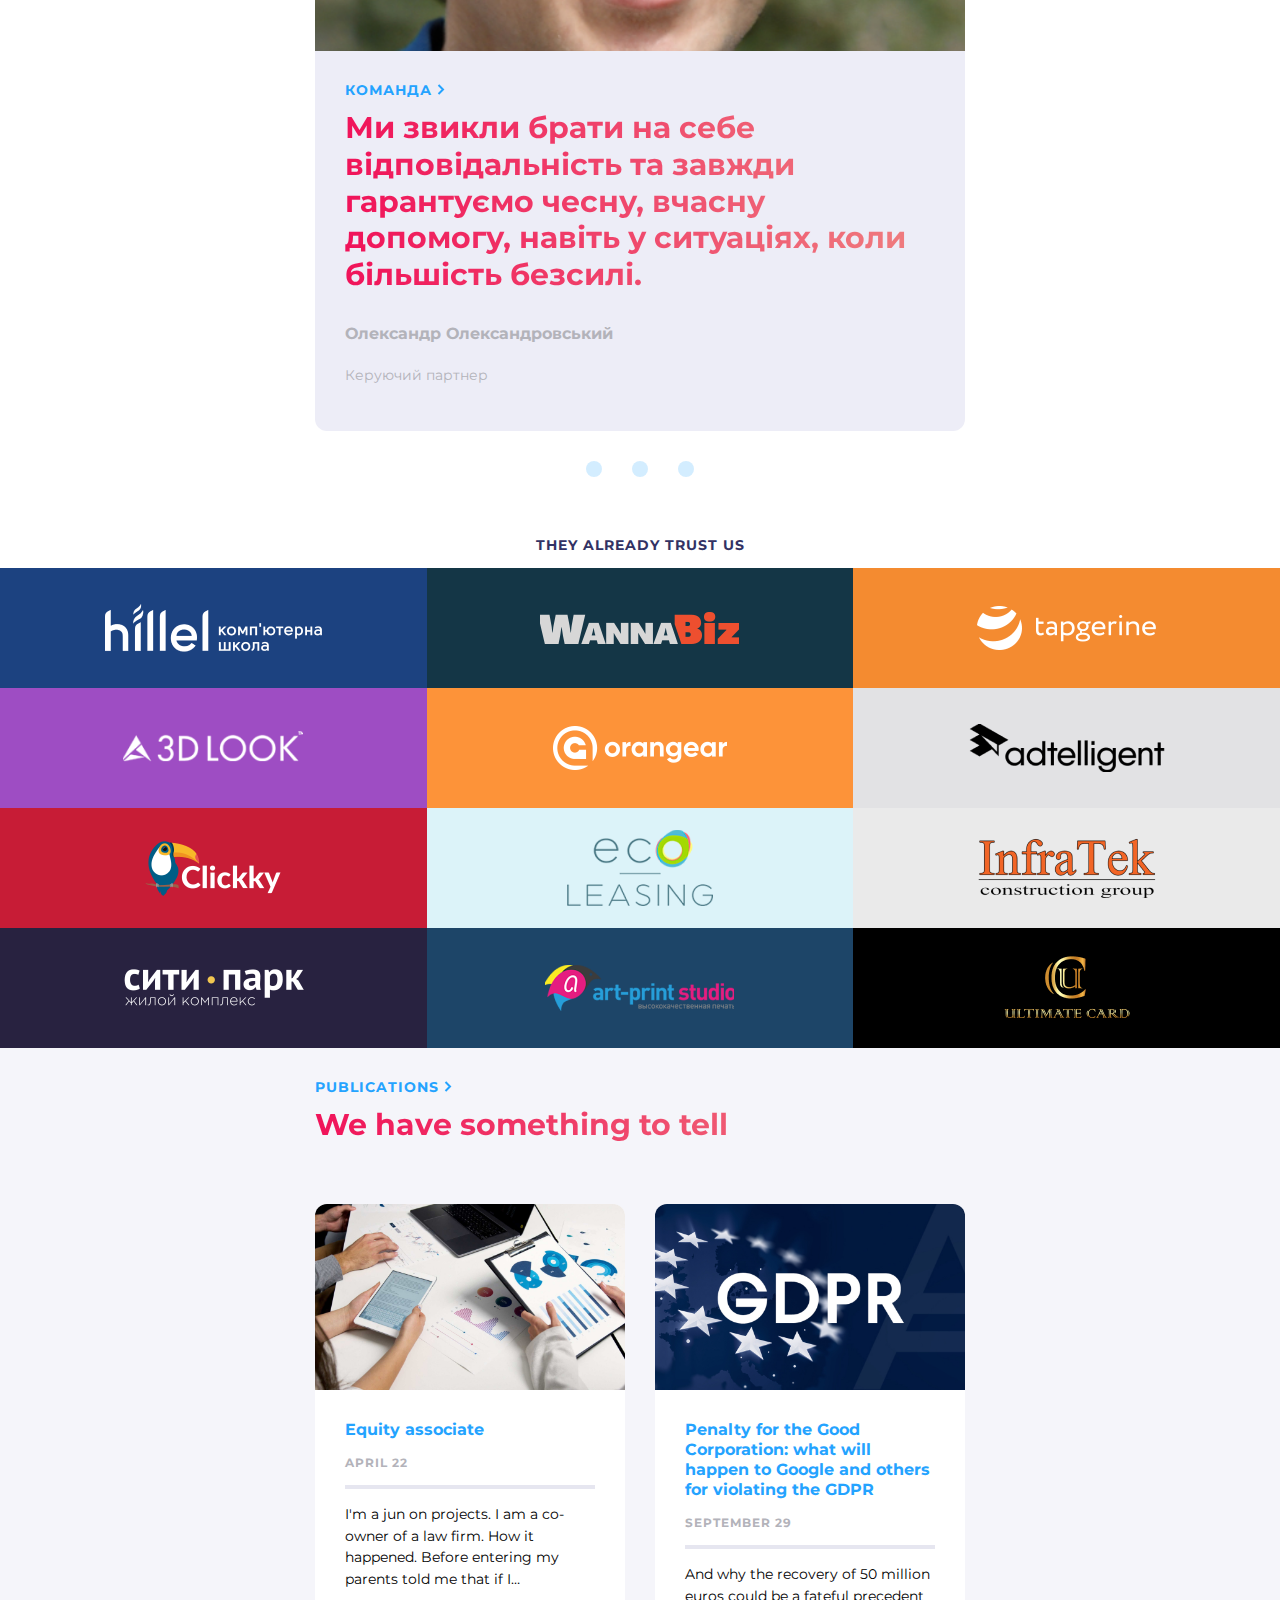
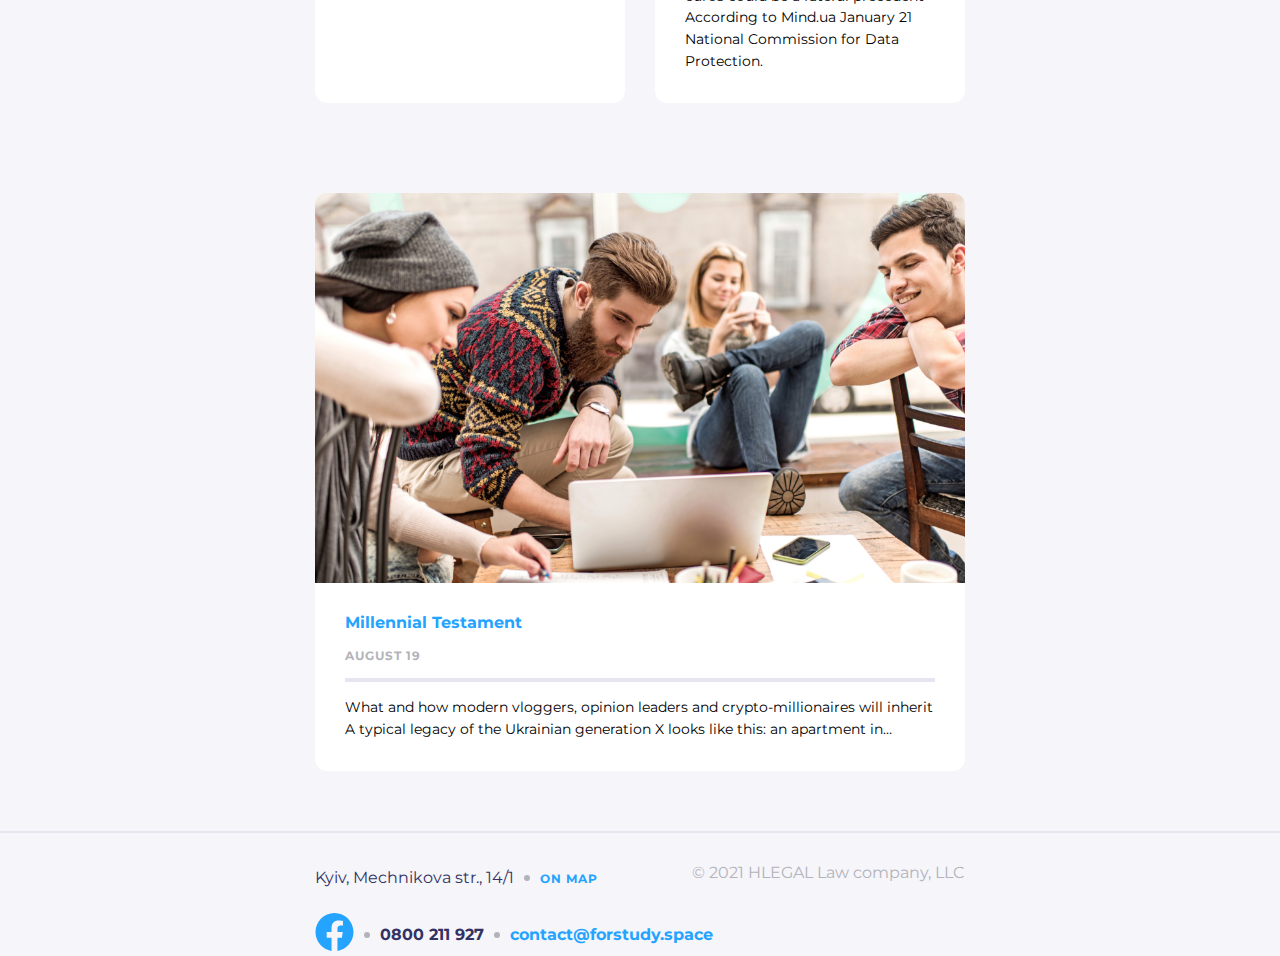
==== commit 0f48fce2: "add teblet media" ====
--- a/index.html
+++ b/index.html
@@ -11,32 +11,16 @@
 </head>
 <body>
 <header class="header">
-    <!--<section class="header__language-switch">
-        <label><span class="button_lang">УК</span><span class="button_lang">PO</span><span class="button_lang current_lang">EN</span></label>
+    <section class="header__top-section">
+        <article class="language-switch">
+            <span class="button_lang">УК</span><span class="button_lang">PO</span><span class="button_lang current_lang">EN</span>
+        </article>
+        <p class="map-link">Kyiv, Mechnikova str., 14/1</p>
         <a href="tel:0800 211 927" class="contact_phone">0800 211 927</a>
-    </section>
-    <section class="header__services">
-        <a href="#" class="logo">
-            <img src="img/logo.svg" alt="logo">
+        <a class="logo" href="#" ><svg width="24" height="24" viewBox="0 0 24 25" fill="none" xmlns="http://www.w3.org/2000/svg">
+            <path d="M24 12.5733C24 5.90541 18.6274 0.5 12 0.5C5.37258 0.5 0 5.90541 0 12.5733C0 18.5995 4.38823 23.5943 10.125 24.5V16.0633H7.07813V12.5733H10.125V9.91343C10.125 6.88755 11.9165 5.21615 14.6576 5.21615C15.9705 5.21615 17.3438 5.45195 17.3438 5.45195V8.42313H15.8306C14.3399 8.42313 13.875 9.35379 13.875 10.3086V12.5733H17.2031L16.6711 16.0633H13.875V24.5C19.6118 23.5943 24 18.5995 24 12.5733Z" fill="white"/>
+        </svg>
         </a>
-        <p class="header__services__p">services</p>
-        <input type="checkbox" class="visually-hidden" id="nav-toggler">
-        <label for="nav-toggler" class="header__services__toggler">
-            <span></span><span></span><span></span>
-        </label>
-        <nav class="header__services__nav">
-            <ul class="header__services__nav-list">
-                <li><a href="#">about us</a></li>
-                <li><a href="#">services</a></li>
-                <li><a href="#">team</a></li>
-                <li><a href="#">publications</a></li>
-                <li><a href="#">contact</a></li>
-            </ul>
-        </nav>
-    </section>-->
-    <section class="header__language-switch">
-        <label><span class="button_lang">УК</span><span class="button_lang">PO</span><span class="button_lang current_lang">EN</span></label>
-        <a href="tel:0800 211 927" class="contact_phone">0800 211 927</a>
     </section>
     <section class="header__services">
         <nav class="header__services__nav">
@@ -217,16 +201,18 @@
     </section>
 </main>
 <footer class="center footer">
-    <section>
+    <section class="map">
         <p class="map-desc">Kyiv, Mechnikova str., 14/1</p>
         <a class="map-link" href="#">On map</a>
+    </section>
+    <section class="contacts">
         <a class="logo" href="#" ><svg width="39" height="38" viewBox="0 0 39 38" fill="none" xmlns="http://www.w3.org/2000/svg">
             <path d="M38.5 19.1161C38.5 8.55857 29.9934 0 19.5 0C9.00658 0 0.5 8.55857 0.5 19.1161C0.5 28.6575 7.44803 36.5659 16.5312 38V24.6419H11.707V19.1161H16.5312V14.9046C16.5312 10.1136 19.3678 7.46723 23.7078 7.46723C25.7866 7.46723 27.9609 7.84059 27.9609 7.84059V12.545H25.5651C23.2048 12.545 22.4688 14.0185 22.4688 15.5302V19.1161H27.7383L26.8959 24.6419H22.4688V38C31.552 36.5659 38.5 28.6575 38.5 19.1161Z" fill="#24A3FF"/>
         </svg></a>
         <a class="phone-link" href="tel:0800 211 927">0800 211 927</a>
         <a class="mail-link" href="mailto:contact@forstudy.space">contact@forstudy.space</a>
-        <p class="llc">© 2021 HLEGAL Law company, LLC</p>
-    </section>
+    </section>
+    <div class="llc"><p>© 2021 HLEGAL Law company, LLC</p></div>
 </footer>
 </body>
 </html>--- a/css/style.css
+++ b/css/style.css
@@ -1 +1 @@
-:root{--main-darck-color: #323264;--accent-pink-color: #F0145A;--link-regular-color: #24A3FF;--link-hover-color: #0085FF;--link-active-color: #006CCF;--text-grey: #B3B3BA;--background-grey-light: #F5F5FA;--hover-light-text-color: rgba(255, 255, 255, 0.2);--text-red-gradient: linear-gradient(90.13deg, #F0145A 0.84%, #EF8080 99.96%);--text-red-reversed-gradient: linear-gradient(90.13deg, #EF8080 0.84%, #F0145A 99.96%);--background-gradient: linear-gradient(228.57deg, #323264 11.93%, #323264 57.17%, #643E72 87.46%)}@font-face{font-family:"Montserrat";src:url("../fonts/Montserrat/Montserrat-Regular.woff2");font-weight:400}@font-face{font-family:"Montserrat";src:url("../fonts/Montserrat/Montserrat-Bold.woff2");font-weight:700}html{scroll-behavior:smooth}body{font-family:"Montserrat",sans-serif}a{cursor:pointer;text-decoration:none;color:var(--link-regular-color)}a:hover{color:var(--link-hover-color)}a:active{color:var(--link-active-color)}.center{padding-left:calc(50vw - 157px);padding-right:calc(50vw - 157px)}main .background{color:#fff;display:block;position:relative;background:var(--background-gradient);border-radius:0 0 12px 12px}main .background:before,main .background:after{content:"";display:block;position:absolute;border-radius:0 0 12px 12px;width:100%;z-index:-1;height:10px;transform:translateX(-50%);left:50%}main .background:before{bottom:-10px;background-color:#cacadb;width:calc(100% - 20px)}main .background:after{bottom:-20px;background-color:#e7e7f2;width:calc(100% - 40px)}img{display:block;max-width:100%}.link-with-arrow{font:700 14px/1.2 "Montserrat",sans-serif;text-transform:uppercase;letter-spacing:1px}.link-with-arrow svg{margin:0 5px}.header-red-gradient{margin:10px 0 30px 0;font:700 30px/1.23 "Montserrat",sans-serif;background:var(--text-red-gradient);-webkit-background-clip:text;-webkit-text-fill-color:rgba(0,0,0,0)}.visually-hidden{position:absolute;width:1px;height:1px;margin:-1px;border:0;padding:0;white-space:nowrap;clip-path:inset(100%);clip:rect(0 0 0 0);overflow:hidden}.header{color:#fff;position:absolute;width:100%;box-sizing:border-box;z-index:10}.header__language-switch{padding:10px calc(50vw - 187px);display:flex;align-items:center;justify-content:space-between;background-blend-mode:overlay;background:rgba(255,255,255,.2)}.header__language-switch .button_lang{cursor:pointer;text-align:center;padding:5px 7px;margin:0;border-radius:8px;font:700 12px/1.25 "Montserrat",sans-serif;letter-spacing:1px}.header__language-switch .button_lang:hover{background:rgba(255,255,255,.2)}.header__language-switch .current_lang{background:var(--accent-pink-color)}.header__language-switch .contact_phone{font:700 16px/1.25 "Montserrat",sans-serif;color:#fff;text-decoration:none}.header__services{padding:13px calc(50vw - 187px)}.header__services__nav{display:flex;flex-direction:row;justify-content:space-between}.header__services__nav__list{flex-direction:column;position:fixed;margin:0;background-color:#fff;bottom:0;width:calc(100% - 8px);transform:translateX(-50%);left:50%;display:none;padding:64px 12px 12px;box-sizing:border-box;border-radius:12px 12px 0 0;list-style:none;gap:15px}.header__services__nav__list li{width:100%;background-color:var(--background-grey-light);text-align:center;font-weight:700;border-radius:12px;padding:7px 0}.header__services__nav__list li:hover>a{color:var(--accent-pink-color)}.header__services__nav__list li:active{background-color:#e6e6f0}.header__services__nav .p-services{font:20px/1.2 "Montserrat",sans-serif;margin:0 auto 0 20px}.header__services__nav .logo{display:block;max-width:70px}.header__services__nav__toggler{width:32px;height:32px;border-radius:8px;display:block;position:relative;z-index:3}.header__services__nav__toggler span{width:18px;height:2px;background:#fff;display:block;position:absolute;left:50%;top:0;transform:translateX(-50%)}.header__services__nav__toggler span:nth-child(1){transform:translate(-50%, 10px)}.header__services__nav__toggler span:nth-child(2){top:50%}.header__services__nav__toggler span:nth-child(3){top:100%;transform:translate(-50%, -10px)}.header__services__nav__toggler:hover{background:var(--hover-light-text-color)}#nav-toggler:checked~.header__services__nav__list{display:flex}#nav-toggler:checked~.header__services__nav__toggler span{top:50%;left:50%;width:18px;background:#ec6f5d;transform:translate(-50%, -50%) rotate(225deg)}#nav-toggler:checked~.header__services__nav__toggler span:nth-child(2){transform:translate(-50%, -50%) rotate(-225deg)}.offer{display:flex;flex-direction:column;align-items:center;padding-top:230px;padding-bottom:30px;gap:160px;background-image:url("../img/symbol.svg");background-repeat:no-repeat;background-size:cover;background-position:center;position:relative}.offer h1{font:700 38px/1.22 "Montserrat",sans-serif;text-align:center;margin:0}.offer__button{cursor:pointer;width:42px;height:42px;background:rgba(0,0,0,0);border:2px solid rgba(255,255,255,.5);border-radius:50%}.offer__button a{display:flex;align-items:center;justify-content:center}.offer__button:hover{border-color:var(--accent-pink-color)}.offer__button:hover svg>path{stroke:var(--accent-pink-color)}.experience{margin:30px 0}.experience__scroll{padding-bottom:15px;border-bottom:4px solid rgba(255,255,255,.3)}.experience__scroll__scroll-menu{background:rgba(0,0,0,0);overflow:auto;white-space:nowrap;padding-bottom:15px}.experience__scroll__scroll-menu a{display:inline-block;color:#b3b3ba;text-align:center;font:700 30px/1.23 "Montserrat",sans-serif;margin-right:30px}.experience__scroll__scroll-menu__current-item{background:var(--text-red-reversed-gradient);-webkit-background-clip:text;-webkit-text-fill-color:rgba(0,0,0,0)}.experience__info{margin-top:30px}.experience__info__h{font:700 20px/1.2 "Montserrat",sans-serif;margin:0 0 30px}.experience__info__desc{font:400 19px/1.578 "Montserrat",sans-serif}.services{padding-bottom:60px}.services__cards{display:grid;gap:30px}.services__cards__card{display:flex;flex-direction:column}.services__cards__card__icon{width:92px;height:92px;background:#fff;border-radius:24px;display:flex;justify-content:center;align-items:center}.services__cards__card__h{font:700 22px/1.22 "Montserrat",sans-serif;margin:30px 0 15px 0}.services__cards__card__desc{font:400 16px/1.625 "Montserrat",sans-serif;margin:0}.team{margin:50px 0 60px}.team__member-card{background-color:#ededf7;border-radius:12px}.team__member-card__center{padding:30px}.team__member-card img{border-radius:12px 12px 0 0;object-fit:cover;object-position:center;width:100%;height:500px}.team__member-card__name{font:700 16px/1.25 "Montserrat",sans-serif;color:var(--text-grey)}.team__member-card__desk{font:400 14px/1.57 "Montserrat",sans-serif;color:var(--text-grey)}.team__slider-dots{display:flex;justify-content:center;position:relative;margin-top:30px;top:100%}.team__slider-dots__dot{display:block;margin:0 15px;width:16px;height:16px;background:rgba(36,163,255,.2);border-radius:100px}.team__slider-dots__dot:hover{background:var(--link-active-color)}.clients__h{color:var(--main-darck-color);font:700 14px/1.2 "Montserrat",sans-serif;text-transform:uppercase;letter-spacing:1px;text-align:center}.clients__block{display:grid;flex-wrap:wrap;gap:0}.clients__block__item{display:flex;justify-content:center;align-items:center;height:120px;width:100%}.clients__block>:nth-child(n+6):nth-last-child(-n+6){display:none}.clients__block>:nth-child(1){background-color:#1c4280}.clients__block>:nth-child(2){background-color:#143646}.clients__block>:nth-child(3){background-color:#f48b30}.clients__block>:nth-child(4){background-color:#9e4dc3}.clients__block>:nth-child(5){background-color:#fd9339}.clients__block>:nth-child(6){background-color:#e2e2e4}.clients__block>:nth-child(7){background-color:#c71c36}.clients__block>:nth-child(8){background-color:#dcf3f9}.clients__block>:nth-child(9){background-color:#eaeaea}.clients__block>:nth-child(10){background-color:#282240}.clients__block>:nth-child(11){background-color:#1d4568}.clients__block>:nth-child(12){background-color:#000}.publications{background-color:var(--background-grey-light);padding-top:30px;padding-bottom:30px}.publications__card{color:#000;border-radius:12px;background-color:#fff;margin:30px 0}.publications__card img{border-radius:12px 12px 0 0}.publications__card__info{padding:30px}.publications__card__info__a{font:700 16px/1.25 "Montserrat",sans-serif;margin:0}.publications__card__info__data{font:700 12px/1.25 "Montserrat",sans-serif;color:#b3b3ba;letter-spacing:1px;text-transform:uppercase;padding:15px 0;margin:0;border-bottom:4px solid #e6e6f0}.publications__card__info__desc{font:400 14px/1.57 "Montserrat",sans-serif;margin:15px 0 0}.footer{background-color:var(--background-grey-light)}.footer section{display:flex;flex-direction:column;justify-content:center;align-items:center;color:var(--main-darck-color);border-top:2px solid #e6e6f0;font:16px/1.25 "Montserrat",sans-serif}.footer section .map-desc{margin:30px 0 10px;font:16px/1.25 "Montserrat",sans-serif}.footer section .map-link{font:700 12px/1.25 "Montserrat",sans-serif;letter-spacing:1px;text-transform:uppercase;margin-bottom:20px}.footer section .phone-link{font-weight:700;color:var(--main-darck-color);margin:10px 0}.footer section .mail-link{font-weight:700}.footer section .llc{color:var(--text-grey);margin:30px 0}@media screen and (min-width: 650px){.center,.header{padding-left:calc(50vw - 325px);padding-right:calc(50vw - 325px)}.header{display:flex;flex-direction:column;gap:30px}.header__language-switch{justify-content:normal;background-color:rgba(0,0,0,0);padding:50px 0 0}.header__services{flex-direction:column;margin:0;padding:0}.header__services__nav{flex-direction:column;gap:30px}.header__services__nav .p-services{display:none}.header__services__nav__toggler{display:none}.header__services__nav .logo{display:block;max-width:100%}.header__services__nav__list{position:relative;background-color:rgba(0,0,0,0);flex-direction:row;width:100%;bottom:auto;height:fit-content;display:flex;padding:0;gap:15px}.header__services__nav__list li{width:auto;background-color:rgba(0,0,0,0);padding:0}.header__services__nav__list li a{font:700 16px/1.25 "Montserrat",sans-serif;color:#fff}.offer{padding-top:490px;gap:417px}.experience__scroll{padding-bottom:45px}.experience__info{margin-top:60px}.services__cards{grid-template-columns:1fr 1fr}.clients__block{grid-template-columns:1fr 1fr 1fr}.clients__block>:nth-child(n+6):nth-last-child(-n+6){display:flex}.publications .publications-grid{display:grid;grid-template-columns:1fr 1fr;gap:30px}.publications .publications-grid :nth-child(3){grid-column:1/-1}}/*# sourceMappingURL=style.css.map */
+:root{--main-darck-color: #323264;--accent-pink-color: #F0145A;--link-regular-color: #24A3FF;--link-hover-color: #0085FF;--link-active-color: #006CCF;--text-grey: #B3B3BA;--background-grey-light: #F5F5FA;--hover-light-text-color: rgba(255, 255, 255, 0.2);--text-red-gradient: linear-gradient(90.13deg, #F0145A 0.84%, #EF8080 99.96%);--text-red-reversed-gradient: linear-gradient(90.13deg, #EF8080 0.84%, #F0145A 99.96%);--background-gradient: linear-gradient(228.57deg, #323264 11.93%, #323264 57.17%, #643E72 87.46%)}@font-face{font-family:"Montserrat";src:url("../fonts/Montserrat/Montserrat-Regular.woff2");font-weight:400}@font-face{font-family:"Montserrat";src:url("../fonts/Montserrat/Montserrat-Bold.woff2");font-weight:700}html{scroll-behavior:smooth}body{font-family:"Montserrat",sans-serif}a{cursor:pointer;text-decoration:none;color:var(--link-regular-color)}a:hover{color:var(--link-hover-color)}a:active{color:var(--link-active-color)}.center{padding-left:calc(50vw - 157px);padding-right:calc(50vw - 157px)}main .background{color:#fff;display:block;position:relative;background:var(--background-gradient);border-radius:0 0 12px 12px}main .background:before,main .background:after{content:"";display:block;position:absolute;border-radius:0 0 12px 12px;width:100%;z-index:-1;height:10px;transform:translateX(-50%);left:50%}main .background:before{bottom:-10px;background-color:#cacadb;width:calc(100% - 20px)}main .background:after{bottom:-20px;background-color:#e7e7f2;width:calc(100% - 40px)}img{display:block;max-width:100%}.logo{box-sizing:border-box}.logo:hover svg>path{fill:var(--accent-pink-color)}.link-with-arrow{font:700 14px/1.2 "Montserrat",sans-serif;text-transform:uppercase;letter-spacing:1px}.link-with-arrow svg{margin:0 5px}.header-red-gradient{margin:10px 0 30px 0;font:700 30px/1.23 "Montserrat",sans-serif;background:var(--text-red-gradient);-webkit-background-clip:text;-webkit-text-fill-color:rgba(0,0,0,0)}.visually-hidden{position:absolute;width:1px;height:1px;margin:-1px;border:0;padding:0;white-space:nowrap;clip-path:inset(100%);clip:rect(0 0 0 0);overflow:hidden}.header{color:#fff;position:absolute;width:100%;box-sizing:border-box;z-index:10}.header__top-section{padding:10px calc(50vw - 187px);display:flex;align-items:center;justify-content:space-between;background-blend-mode:overlay;background:rgba(255,255,255,.2)}.header__top-section .language-switch{display:flex;align-items:center}.header__top-section .language-switch .button_lang{cursor:pointer;text-align:center;padding:5px 7px;margin:0;border-radius:8px;font:700 12px/1.25 "Montserrat",sans-serif;letter-spacing:1px}.header__top-section .language-switch .button_lang:hover{background:rgba(255,255,255,.2)}.header__top-section .language-switch .current_lang{background:var(--accent-pink-color)}.header__top-section .contact_phone{font:700 16px/1.25 "Montserrat",sans-serif;color:#fff;text-decoration:none;display:flex;align-items:center}.header__top-section .map-link{display:none;margin:0;color:#b3b3ba;font:16px/1.25 "Montserrat",sans-serif}.header__top-section .logo{display:none;height:24px}.header__services{padding:13px calc(50vw - 187px)}.header__services__nav{display:flex;flex-direction:row;justify-content:space-between}.header__services__nav__list{flex-direction:column;position:fixed;margin:0;background-color:#fff;bottom:0;width:calc(100% - 8px);transform:translateX(-50%);left:50%;display:none;padding:64px 12px 12px;box-sizing:border-box;border-radius:12px 12px 0 0;list-style:none;gap:15px}.header__services__nav__list li{width:100%;background-color:var(--background-grey-light);text-align:center;font-weight:700;border-radius:12px;padding:7px 0}.header__services__nav__list li:hover>a{color:var(--accent-pink-color)}.header__services__nav__list li:active{background-color:#e6e6f0}.header__services__nav .p-services{font:20px/1.2 "Montserrat",sans-serif;margin:0 auto 0 20px}.header__services__nav .logo{display:block;max-width:70px}.header__services__nav__toggler{width:32px;height:32px;border-radius:8px;display:block;position:relative;z-index:3}.header__services__nav__toggler span{width:18px;height:2px;background:#fff;display:block;position:absolute;left:50%;top:0;transform:translateX(-50%)}.header__services__nav__toggler span:nth-child(1){transform:translate(-50%, 10px)}.header__services__nav__toggler span:nth-child(2){top:50%}.header__services__nav__toggler span:nth-child(3){top:100%;transform:translate(-50%, -10px)}.header__services__nav__toggler:hover{background:var(--hover-light-text-color)}#nav-toggler:checked~.header__services__nav__list{display:flex}#nav-toggler:checked~.header__services__nav__toggler span{top:50%;left:50%;width:18px;background:#ec6f5d;transform:translate(-50%, -50%) rotate(225deg)}#nav-toggler:checked~.header__services__nav__toggler span:nth-child(2){transform:translate(-50%, -50%) rotate(-225deg)}.offer{display:flex;flex-direction:column;align-items:center;padding-top:230px;padding-bottom:30px;gap:160px;background-image:url("../img/symbol.svg");background-repeat:no-repeat;background-size:cover;background-position:center;position:relative}.offer h1{font:700 38px/1.22 "Montserrat",sans-serif;text-align:center;margin:0}.offer__button{cursor:pointer;width:42px;height:42px;background:rgba(0,0,0,0);border:2px solid rgba(255,255,255,.5);border-radius:50%}.offer__button a{display:flex;align-items:center;justify-content:center}.offer__button:hover{border-color:var(--accent-pink-color)}.offer__button:hover svg>path{stroke:var(--accent-pink-color)}.experience{margin:30px 0}.experience__scroll{padding-bottom:15px;border-bottom:4px solid rgba(255,255,255,.3)}.experience__scroll__scroll-menu{background:rgba(0,0,0,0);overflow:auto;white-space:nowrap;padding-bottom:15px}.experience__scroll__scroll-menu a{display:inline-block;color:#b3b3ba;text-align:center;font:700 30px/1.23 "Montserrat",sans-serif;margin-right:30px}.experience__scroll__scroll-menu__current-item{background:var(--text-red-reversed-gradient);-webkit-background-clip:text;-webkit-text-fill-color:rgba(0,0,0,0)}.experience__info{margin-top:30px}.experience__info__h{font:700 20px/1.2 "Montserrat",sans-serif;margin:0 0 30px}.experience__info__desc{font:400 19px/1.578 "Montserrat",sans-serif}.services{padding-bottom:60px}.services__cards{display:grid;gap:30px}.services__cards__card{display:flex;flex-direction:column}.services__cards__card__icon{width:92px;height:92px;background:#fff;border-radius:24px;display:flex;justify-content:center;align-items:center}.services__cards__card__h{font:700 22px/1.22 "Montserrat",sans-serif;margin:30px 0 15px 0}.services__cards__card__desc{font:400 16px/1.625 "Montserrat",sans-serif;margin:0}.team{margin:50px 0 60px}.team__member-card{background-color:#ededf7;border-radius:12px}.team__member-card__center{padding:30px}.team__member-card img{border-radius:12px 12px 0 0;object-fit:cover;object-position:center;width:100%;height:500px}.team__member-card__name{font:700 16px/1.25 "Montserrat",sans-serif;color:var(--text-grey)}.team__member-card__desk{font:400 14px/1.57 "Montserrat",sans-serif;color:var(--text-grey)}.team__slider-dots{display:flex;justify-content:center;position:relative;margin-top:30px;top:100%}.team__slider-dots__dot{display:block;margin:0 15px;width:16px;height:16px;background:rgba(36,163,255,.2);border-radius:100px}.team__slider-dots__dot:hover{background:var(--link-active-color)}.clients__h{color:var(--main-darck-color);font:700 14px/1.2 "Montserrat",sans-serif;text-transform:uppercase;letter-spacing:1px;text-align:center}.clients__block{display:grid;flex-wrap:wrap;gap:0}.clients__block__item{display:flex;justify-content:center;align-items:center;height:120px;width:100%}.clients__block>:nth-child(n+6):nth-last-child(-n+6){display:none}.clients__block>:nth-child(1){background-color:#1c4280}.clients__block>:nth-child(2){background-color:#143646}.clients__block>:nth-child(3){background-color:#f48b30}.clients__block>:nth-child(4){background-color:#9e4dc3}.clients__block>:nth-child(5){background-color:#fd9339}.clients__block>:nth-child(6){background-color:#e2e2e4}.clients__block>:nth-child(7){background-color:#c71c36}.clients__block>:nth-child(8){background-color:#dcf3f9}.clients__block>:nth-child(9){background-color:#eaeaea}.clients__block>:nth-child(10){background-color:#282240}.clients__block>:nth-child(11){background-color:#1d4568}.clients__block>:nth-child(12){background-color:#000}.publications{background-color:var(--background-grey-light);padding-top:30px;padding-bottom:30px}.publications__card{color:#000;border-radius:12px;background-color:#fff;margin:30px 0}.publications__card img{border-radius:12px 12px 0 0}.publications__card__info{padding:30px}.publications__card__info__a{font:700 16px/1.25 "Montserrat",sans-serif;margin:0}.publications__card__info__data{font:700 12px/1.25 "Montserrat",sans-serif;color:#b3b3ba;letter-spacing:1px;text-transform:uppercase;padding:15px 0;margin:0;border-bottom:4px solid #e6e6f0}.publications__card__info__desc{font:400 14px/1.57 "Montserrat",sans-serif;margin:15px 0 0}.footer{background-color:var(--background-grey-light);color:var(--main-darck-color);border-top:2px solid #e6e6f0;font:16px/1.25 "Montserrat",sans-serif}.footer section{display:flex;flex-direction:column;justify-content:center;align-items:center}.footer .map{margin-top:30px;margin-bottom:20px;gap:10px}.footer .map .map-desc{margin:0;font:16px/1.25 "Montserrat",sans-serif}.footer .map .map-link{font:700 12px/1.25 "Montserrat",sans-serif;letter-spacing:1px;text-transform:uppercase}.footer .contacts{gap:10px}.footer .contacts .phone-link{font-weight:700;color:var(--main-darck-color)}.footer .contacts .mail-link{font-weight:700}.footer .contacts .mail-link:hover{color:var(--accent-pink-color)}.footer .llc{text-align:center;color:var(--text-grey);margin:0;padding:30px 0}@media screen and (min-width: 650px){.center,.header{padding-left:calc(50vw - 325px);padding-right:calc(50vw - 325px)}.header{display:flex;flex-direction:column;gap:30px}.header__top-section{justify-content:left;align-items:center;background-color:rgba(0,0,0,0);padding:50px 0 0}.header .language-switch::after,.header .contact_phone::before,.header .contact_phone::after{content:"";display:inline-block;width:6px;height:6px;background:#fff;margin:auto 6px;border-radius:100px}.header .map-link{display:block}.header .logo{display:block}.header__services{flex-direction:column;margin:0;padding:0}.header__services__nav{flex-direction:column;gap:30px}.header__services__nav .p-services{display:none}.header__services__nav__toggler{display:none}.header__services__nav .logo{display:block;max-width:100%}.header__services__nav__list{position:relative;background-color:rgba(0,0,0,0);flex-direction:row;width:100%;bottom:auto;height:fit-content;display:flex;padding:0;gap:15px}.header__services__nav__list li{width:auto;background-color:rgba(0,0,0,0);padding:0}.header__services__nav__list li a{font:700 16px/1.25 "Montserrat",sans-serif;color:#fff}.header__services__nav__list li:active{background-color:rgba(0,0,0,0)}.offer{padding-top:490px;gap:417px}.experience__scroll{padding-bottom:45px}.experience__info{margin-top:60px}.services__cards{grid-template-columns:1fr 1fr}.clients__block{grid-template-columns:1fr 1fr 1fr}.clients__block>:nth-child(n+6):nth-last-child(-n+6){display:flex}.publications .publications-grid{display:grid;grid-template-columns:1fr 1fr;gap:30px}.publications .publications-grid :nth-child(3){grid-column:1/-1}.footer{display:grid;grid-template-columns:1fr 1fr}.footer section{flex-direction:row;justify-content:left}.footer .map{order:-1;gap:0}.footer .map .map-desc{display:flex;align-items:center}.footer .contacts{grid-column:1/-1;gap:0}.footer .contacts .phone-link{display:flex;align-items:center}.footer .llc{order:-1;text-align:end}.footer .llc p{margin:0}.footer .map-desc::after,.footer .phone-link::before,.footer .phone-link::after{content:"";display:inline-block;width:6px;height:6px;background:#b3b3ba;margin:auto 10px;border-radius:100px}}/*# sourceMappingURL=style.css.map */
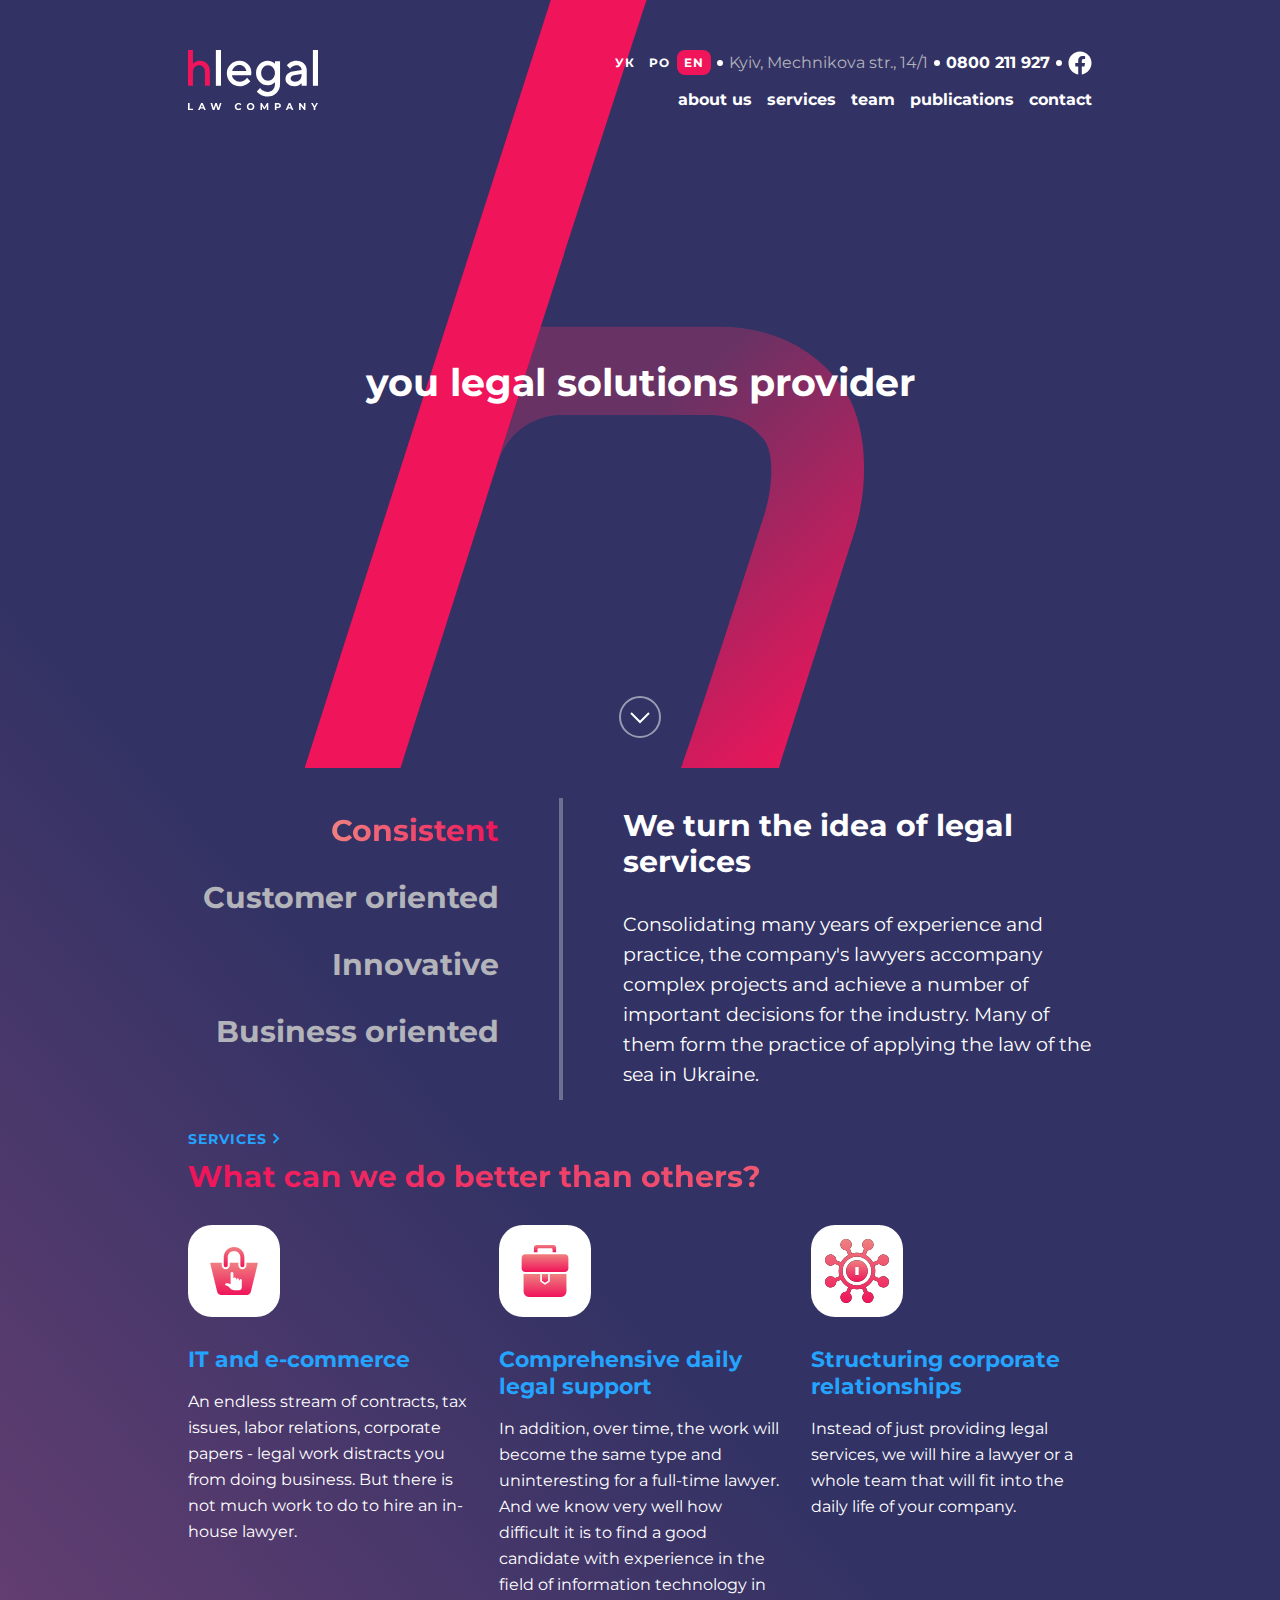
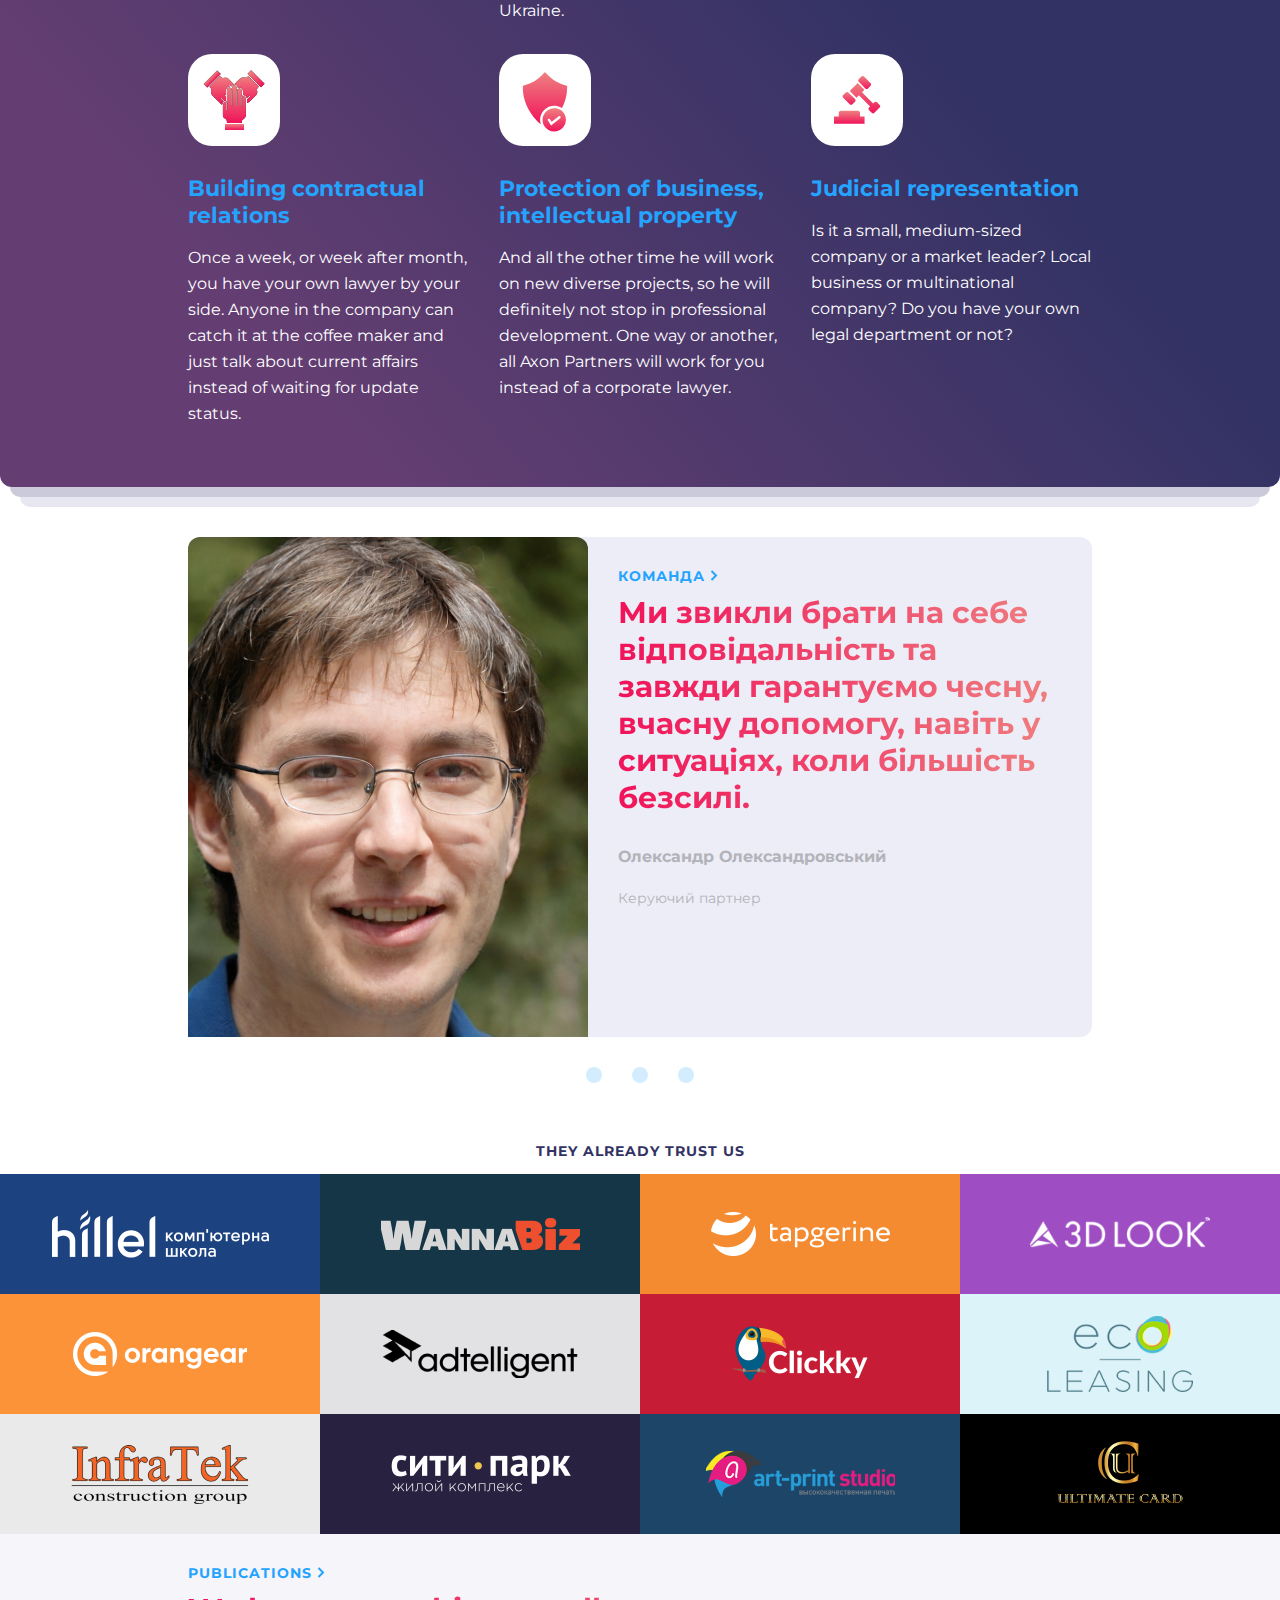
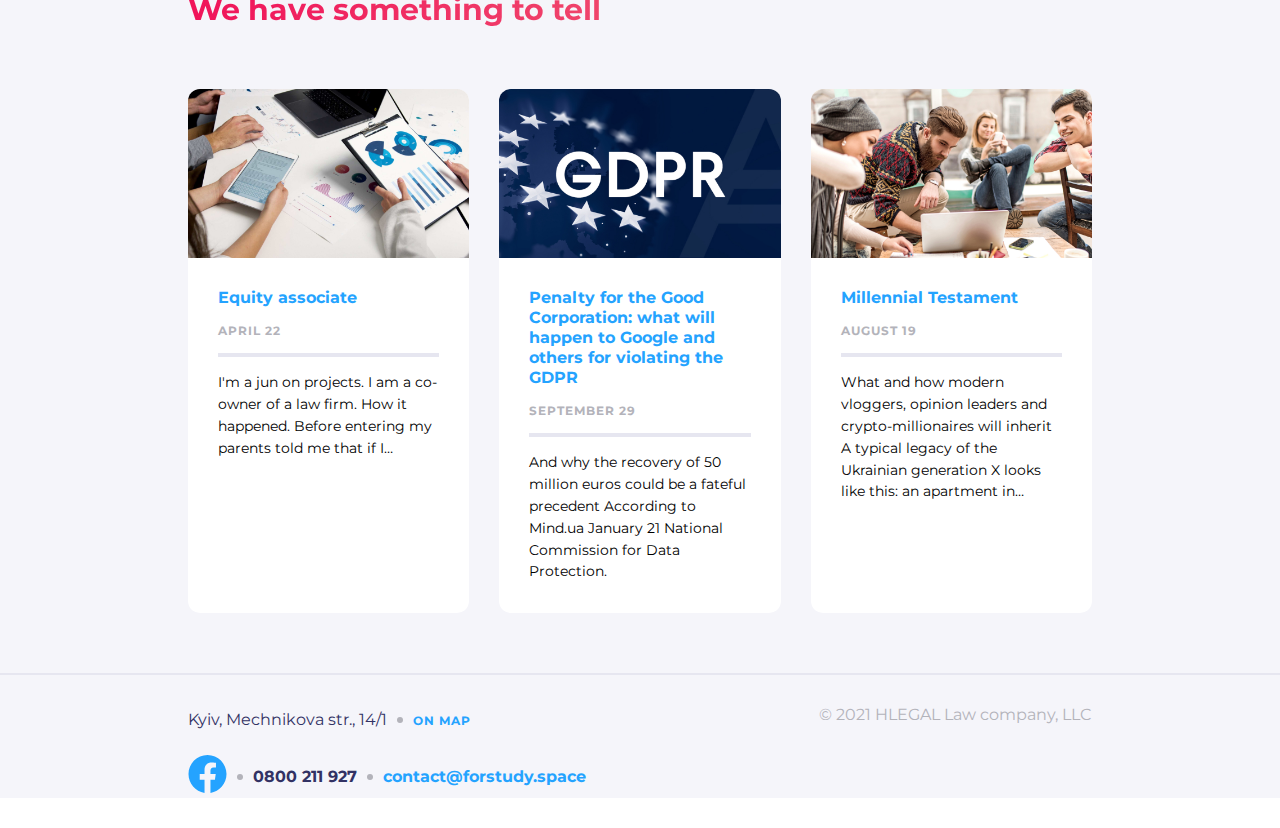
==== commit 9c1a1e6f: "add hd teblet media" ====
--- a/index.html
+++ b/index.html
@@ -17,17 +17,18 @@
         </article>
         <p class="map-link">Kyiv, Mechnikova str., 14/1</p>
         <a href="tel:0800 211 927" class="contact_phone">0800 211 927</a>
-        <a class="logo" href="#" ><svg width="24" height="24" viewBox="0 0 24 25" fill="none" xmlns="http://www.w3.org/2000/svg">
+        <a class="facebook-logo" href="#" ><svg width="24" height="24" viewBox="0 0 24 25" fill="none" xmlns="http://www.w3.org/2000/svg">
             <path d="M24 12.5733C24 5.90541 18.6274 0.5 12 0.5C5.37258 0.5 0 5.90541 0 12.5733C0 18.5995 4.38823 23.5943 10.125 24.5V16.0633H7.07813V12.5733H10.125V9.91343C10.125 6.88755 11.9165 5.21615 14.6576 5.21615C15.9705 5.21615 17.3438 5.45195 17.3438 5.45195V8.42313H15.8306C14.3399 8.42313 13.875 9.35379 13.875 10.3086V12.5733H17.2031L16.6711 16.0633H13.875V24.5C19.6118 23.5943 24 18.5995 24 12.5733Z" fill="white"/>
         </svg>
         </a>
     </section>
+    <section class="header__logo">
+        <a href="#" class="logo">
+            <img src="img/logo_light.svg" alt="logo">
+        </a>
+    </section>
     <section class="header__services">
         <nav class="header__services__nav">
-            <a href="#" class="logo">
-                <img src="img/logo_light.svg" alt="logo">
-            </a>
-            <p class="p-services">services</p>
             <input type="checkbox" class="visually-hidden" id="nav-toggler">
             <label for="nav-toggler" class="header__services__nav__toggler">
                 <span></span><span></span><span></span>
--- a/css/style.css
+++ b/css/style.css
@@ -1 +1 @@
-:root{--main-darck-color: #323264;--accent-pink-color: #F0145A;--link-regular-color: #24A3FF;--link-hover-color: #0085FF;--link-active-color: #006CCF;--text-grey: #B3B3BA;--background-grey-light: #F5F5FA;--hover-light-text-color: rgba(255, 255, 255, 0.2);--text-red-gradient: linear-gradient(90.13deg, #F0145A 0.84%, #EF8080 99.96%);--text-red-reversed-gradient: linear-gradient(90.13deg, #EF8080 0.84%, #F0145A 99.96%);--background-gradient: linear-gradient(228.57deg, #323264 11.93%, #323264 57.17%, #643E72 87.46%)}@font-face{font-family:"Montserrat";src:url("../fonts/Montserrat/Montserrat-Regular.woff2");font-weight:400}@font-face{font-family:"Montserrat";src:url("../fonts/Montserrat/Montserrat-Bold.woff2");font-weight:700}html{scroll-behavior:smooth}body{font-family:"Montserrat",sans-serif}a{cursor:pointer;text-decoration:none;color:var(--link-regular-color)}a:hover{color:var(--link-hover-color)}a:active{color:var(--link-active-color)}.center{padding-left:calc(50vw - 157px);padding-right:calc(50vw - 157px)}main .background{color:#fff;display:block;position:relative;background:var(--background-gradient);border-radius:0 0 12px 12px}main .background:before,main .background:after{content:"";display:block;position:absolute;border-radius:0 0 12px 12px;width:100%;z-index:-1;height:10px;transform:translateX(-50%);left:50%}main .background:before{bottom:-10px;background-color:#cacadb;width:calc(100% - 20px)}main .background:after{bottom:-20px;background-color:#e7e7f2;width:calc(100% - 40px)}img{display:block;max-width:100%}.logo{box-sizing:border-box}.logo:hover svg>path{fill:var(--accent-pink-color)}.link-with-arrow{font:700 14px/1.2 "Montserrat",sans-serif;text-transform:uppercase;letter-spacing:1px}.link-with-arrow svg{margin:0 5px}.header-red-gradient{margin:10px 0 30px 0;font:700 30px/1.23 "Montserrat",sans-serif;background:var(--text-red-gradient);-webkit-background-clip:text;-webkit-text-fill-color:rgba(0,0,0,0)}.visually-hidden{position:absolute;width:1px;height:1px;margin:-1px;border:0;padding:0;white-space:nowrap;clip-path:inset(100%);clip:rect(0 0 0 0);overflow:hidden}.header{color:#fff;position:absolute;width:100%;box-sizing:border-box;z-index:10}.header__top-section{padding:10px calc(50vw - 187px);display:flex;align-items:center;justify-content:space-between;background-blend-mode:overlay;background:rgba(255,255,255,.2)}.header__top-section .language-switch{display:flex;align-items:center}.header__top-section .language-switch .button_lang{cursor:pointer;text-align:center;padding:5px 7px;margin:0;border-radius:8px;font:700 12px/1.25 "Montserrat",sans-serif;letter-spacing:1px}.header__top-section .language-switch .button_lang:hover{background:rgba(255,255,255,.2)}.header__top-section .language-switch .current_lang{background:var(--accent-pink-color)}.header__top-section .contact_phone{font:700 16px/1.25 "Montserrat",sans-serif;color:#fff;text-decoration:none;display:flex;align-items:center}.header__top-section .map-link{display:none;margin:0;color:#b3b3ba;font:16px/1.25 "Montserrat",sans-serif}.header__top-section .logo{display:none;height:24px}.header__services{padding:13px calc(50vw - 187px)}.header__services__nav{display:flex;flex-direction:row;justify-content:space-between}.header__services__nav__list{flex-direction:column;position:fixed;margin:0;background-color:#fff;bottom:0;width:calc(100% - 8px);transform:translateX(-50%);left:50%;display:none;padding:64px 12px 12px;box-sizing:border-box;border-radius:12px 12px 0 0;list-style:none;gap:15px}.header__services__nav__list li{width:100%;background-color:var(--background-grey-light);text-align:center;font-weight:700;border-radius:12px;padding:7px 0}.header__services__nav__list li:hover>a{color:var(--accent-pink-color)}.header__services__nav__list li:active{background-color:#e6e6f0}.header__services__nav .p-services{font:20px/1.2 "Montserrat",sans-serif;margin:0 auto 0 20px}.header__services__nav .logo{display:block;max-width:70px}.header__services__nav__toggler{width:32px;height:32px;border-radius:8px;display:block;position:relative;z-index:3}.header__services__nav__toggler span{width:18px;height:2px;background:#fff;display:block;position:absolute;left:50%;top:0;transform:translateX(-50%)}.header__services__nav__toggler span:nth-child(1){transform:translate(-50%, 10px)}.header__services__nav__toggler span:nth-child(2){top:50%}.header__services__nav__toggler span:nth-child(3){top:100%;transform:translate(-50%, -10px)}.header__services__nav__toggler:hover{background:var(--hover-light-text-color)}#nav-toggler:checked~.header__services__nav__list{display:flex}#nav-toggler:checked~.header__services__nav__toggler span{top:50%;left:50%;width:18px;background:#ec6f5d;transform:translate(-50%, -50%) rotate(225deg)}#nav-toggler:checked~.header__services__nav__toggler span:nth-child(2){transform:translate(-50%, -50%) rotate(-225deg)}.offer{display:flex;flex-direction:column;align-items:center;padding-top:230px;padding-bottom:30px;gap:160px;background-image:url("../img/symbol.svg");background-repeat:no-repeat;background-size:cover;background-position:center;position:relative}.offer h1{font:700 38px/1.22 "Montserrat",sans-serif;text-align:center;margin:0}.offer__button{cursor:pointer;width:42px;height:42px;background:rgba(0,0,0,0);border:2px solid rgba(255,255,255,.5);border-radius:50%}.offer__button a{display:flex;align-items:center;justify-content:center}.offer__button:hover{border-color:var(--accent-pink-color)}.offer__button:hover svg>path{stroke:var(--accent-pink-color)}.experience{margin:30px 0}.experience__scroll{padding-bottom:15px;border-bottom:4px solid rgba(255,255,255,.3)}.experience__scroll__scroll-menu{background:rgba(0,0,0,0);overflow:auto;white-space:nowrap;padding-bottom:15px}.experience__scroll__scroll-menu a{display:inline-block;color:#b3b3ba;text-align:center;font:700 30px/1.23 "Montserrat",sans-serif;margin-right:30px}.experience__scroll__scroll-menu__current-item{background:var(--text-red-reversed-gradient);-webkit-background-clip:text;-webkit-text-fill-color:rgba(0,0,0,0)}.experience__info{margin-top:30px}.experience__info__h{font:700 20px/1.2 "Montserrat",sans-serif;margin:0 0 30px}.experience__info__desc{font:400 19px/1.578 "Montserrat",sans-serif}.services{padding-bottom:60px}.services__cards{display:grid;gap:30px}.services__cards__card{display:flex;flex-direction:column}.services__cards__card__icon{width:92px;height:92px;background:#fff;border-radius:24px;display:flex;justify-content:center;align-items:center}.services__cards__card__h{font:700 22px/1.22 "Montserrat",sans-serif;margin:30px 0 15px 0}.services__cards__card__desc{font:400 16px/1.625 "Montserrat",sans-serif;margin:0}.team{margin:50px 0 60px}.team__member-card{background-color:#ededf7;border-radius:12px}.team__member-card__center{padding:30px}.team__member-card img{border-radius:12px 12px 0 0;object-fit:cover;object-position:center;width:100%;height:500px}.team__member-card__name{font:700 16px/1.25 "Montserrat",sans-serif;color:var(--text-grey)}.team__member-card__desk{font:400 14px/1.57 "Montserrat",sans-serif;color:var(--text-grey)}.team__slider-dots{display:flex;justify-content:center;position:relative;margin-top:30px;top:100%}.team__slider-dots__dot{display:block;margin:0 15px;width:16px;height:16px;background:rgba(36,163,255,.2);border-radius:100px}.team__slider-dots__dot:hover{background:var(--link-active-color)}.clients__h{color:var(--main-darck-color);font:700 14px/1.2 "Montserrat",sans-serif;text-transform:uppercase;letter-spacing:1px;text-align:center}.clients__block{display:grid;flex-wrap:wrap;gap:0}.clients__block__item{display:flex;justify-content:center;align-items:center;height:120px;width:100%}.clients__block>:nth-child(n+6):nth-last-child(-n+6){display:none}.clients__block>:nth-child(1){background-color:#1c4280}.clients__block>:nth-child(2){background-color:#143646}.clients__block>:nth-child(3){background-color:#f48b30}.clients__block>:nth-child(4){background-color:#9e4dc3}.clients__block>:nth-child(5){background-color:#fd9339}.clients__block>:nth-child(6){background-color:#e2e2e4}.clients__block>:nth-child(7){background-color:#c71c36}.clients__block>:nth-child(8){background-color:#dcf3f9}.clients__block>:nth-child(9){background-color:#eaeaea}.clients__block>:nth-child(10){background-color:#282240}.clients__block>:nth-child(11){background-color:#1d4568}.clients__block>:nth-child(12){background-color:#000}.publications{background-color:var(--background-grey-light);padding-top:30px;padding-bottom:30px}.publications__card{color:#000;border-radius:12px;background-color:#fff;margin:30px 0}.publications__card img{border-radius:12px 12px 0 0}.publications__card__info{padding:30px}.publications__card__info__a{font:700 16px/1.25 "Montserrat",sans-serif;margin:0}.publications__card__info__data{font:700 12px/1.25 "Montserrat",sans-serif;color:#b3b3ba;letter-spacing:1px;text-transform:uppercase;padding:15px 0;margin:0;border-bottom:4px solid #e6e6f0}.publications__card__info__desc{font:400 14px/1.57 "Montserrat",sans-serif;margin:15px 0 0}.footer{background-color:var(--background-grey-light);color:var(--main-darck-color);border-top:2px solid #e6e6f0;font:16px/1.25 "Montserrat",sans-serif}.footer section{display:flex;flex-direction:column;justify-content:center;align-items:center}.footer .map{margin-top:30px;margin-bottom:20px;gap:10px}.footer .map .map-desc{margin:0;font:16px/1.25 "Montserrat",sans-serif}.footer .map .map-link{font:700 12px/1.25 "Montserrat",sans-serif;letter-spacing:1px;text-transform:uppercase}.footer .contacts{gap:10px}.footer .contacts .phone-link{font-weight:700;color:var(--main-darck-color)}.footer .contacts .mail-link{font-weight:700}.footer .contacts .mail-link:hover{color:var(--accent-pink-color)}.footer .llc{text-align:center;color:var(--text-grey);margin:0;padding:30px 0}@media screen and (min-width: 650px){.center,.header{padding-left:calc(50vw - 325px);padding-right:calc(50vw - 325px)}.header{display:flex;flex-direction:column;gap:30px}.header__top-section{justify-content:left;align-items:center;background-color:rgba(0,0,0,0);padding:50px 0 0}.header .language-switch::after,.header .contact_phone::before,.header .contact_phone::after{content:"";display:inline-block;width:6px;height:6px;background:#fff;margin:auto 6px;border-radius:100px}.header .map-link{display:block}.header .logo{display:block}.header__services{flex-direction:column;margin:0;padding:0}.header__services__nav{flex-direction:column;gap:30px}.header__services__nav .p-services{display:none}.header__services__nav__toggler{display:none}.header__services__nav .logo{display:block;max-width:100%}.header__services__nav__list{position:relative;background-color:rgba(0,0,0,0);flex-direction:row;width:100%;bottom:auto;height:fit-content;display:flex;padding:0;gap:15px}.header__services__nav__list li{width:auto;background-color:rgba(0,0,0,0);padding:0}.header__services__nav__list li a{font:700 16px/1.25 "Montserrat",sans-serif;color:#fff}.header__services__nav__list li:active{background-color:rgba(0,0,0,0)}.offer{padding-top:490px;gap:417px}.experience__scroll{padding-bottom:45px}.experience__info{margin-top:60px}.services__cards{grid-template-columns:1fr 1fr}.clients__block{grid-template-columns:1fr 1fr 1fr}.clients__block>:nth-child(n+6):nth-last-child(-n+6){display:flex}.publications .publications-grid{display:grid;grid-template-columns:1fr 1fr;gap:30px}.publications .publications-grid :nth-child(3){grid-column:1/-1}.footer{display:grid;grid-template-columns:1fr 1fr}.footer section{flex-direction:row;justify-content:left}.footer .map{order:-1;gap:0}.footer .map .map-desc{display:flex;align-items:center}.footer .contacts{grid-column:1/-1;gap:0}.footer .contacts .phone-link{display:flex;align-items:center}.footer .llc{order:-1;text-align:end}.footer .llc p{margin:0}.footer .map-desc::after,.footer .phone-link::before,.footer .phone-link::after{content:"";display:inline-block;width:6px;height:6px;background:#b3b3ba;margin:auto 10px;border-radius:100px}}/*# sourceMappingURL=style.css.map */
+:root{--main-darck-color: #323264;--accent-pink-color: #F0145A;--link-regular-color: #24A3FF;--link-hover-color: #0085FF;--link-active-color: #006CCF;--text-grey: #B3B3BA;--background-grey-light: #F5F5FA;--hover-light-text-color: rgba(255, 255, 255, 0.2);--text-red-gradient: linear-gradient(90.13deg, #F0145A 0.84%, #EF8080 99.96%);--text-red-reversed-gradient: linear-gradient(90.13deg, #EF8080 0.84%, #F0145A 99.96%);--background-gradient: linear-gradient(228.57deg, #323264 11.93%, #323264 57.17%, #643E72 87.46%)}@font-face{font-family:"Montserrat";src:url("../fonts/Montserrat/Montserrat-Regular.woff2");font-weight:400}@font-face{font-family:"Montserrat";src:url("../fonts/Montserrat/Montserrat-Bold.woff2");font-weight:700}html{scroll-behavior:smooth}body{font-family:"Montserrat",sans-serif}a{cursor:pointer;text-decoration:none;color:var(--link-regular-color)}a:hover{color:var(--link-hover-color)}a:active{color:var(--link-active-color)}.center{padding-left:calc(50vw - 157px);padding-right:calc(50vw - 157px)}main .background{color:#fff;display:block;position:relative;background:var(--background-gradient);border-radius:0 0 12px 12px}main .background:before,main .background:after{content:"";display:block;position:absolute;border-radius:0 0 12px 12px;width:100%;z-index:-1;height:10px;transform:translateX(-50%);left:50%}main .background:before{bottom:-10px;background-color:#cacadb;width:calc(100% - 20px)}main .background:after{bottom:-20px;background-color:#e7e7f2;width:calc(100% - 40px)}img{display:block;max-width:100%}.logo{box-sizing:border-box}.logo:hover svg>path{fill:var(--accent-pink-color)}.link-with-arrow{font:700 14px/1.2 "Montserrat",sans-serif;text-transform:uppercase;letter-spacing:1px}.link-with-arrow svg{margin:0 5px}.header-red-gradient{margin:10px 0 30px 0;font:700 30px/1.23 "Montserrat",sans-serif;background:var(--text-red-gradient);-webkit-background-clip:text;-webkit-text-fill-color:rgba(0,0,0,0)}.visually-hidden{position:absolute;width:1px;height:1px;margin:-1px;border:0;padding:0;white-space:nowrap;clip-path:inset(100%);clip:rect(0 0 0 0);overflow:hidden}.header{color:#fff;position:absolute;width:100%;box-sizing:border-box;z-index:10;display:grid;grid-template-columns:1fr 1fr}.header__top-section{padding:10px calc(50vw - 187px);grid-column:1/-1;display:flex;align-items:center;justify-content:space-between;background-blend-mode:overlay;background:rgba(255,255,255,.2)}.header__top-section .language-switch{display:flex;align-items:center}.header__top-section .language-switch .button_lang{cursor:pointer;text-align:center;padding:5px 7px;margin:0;border-radius:8px;font:700 12px/1.25 "Montserrat",sans-serif;letter-spacing:1px}.header__top-section .language-switch .button_lang:hover{background:rgba(255,255,255,.2)}.header__top-section .language-switch .current_lang{background:var(--accent-pink-color)}.header__top-section .contact_phone{font:700 16px/1.25 "Montserrat",sans-serif;color:#fff;text-decoration:none;display:flex;align-items:center}.header__top-section .map-link{display:none;margin:0;color:#b3b3ba;font:16px/1.25 "Montserrat",sans-serif}.header__top-section .facebook-logo{display:none;height:24px}.header__logo{padding:13px calc(50vw - 187px)}.header__logo .logo{display:block;max-width:70px;display:flex;flex-direction:row;align-items:center}.header__logo .logo::after{content:"services";font:20px/1.2 "Montserrat",sans-serif;color:#fff;padding:0 20px}.header__services{padding:13px calc(50vw - 187px)}.header__services__nav{display:flex;justify-content:end}.header__services__nav__list{flex-direction:column;position:fixed;margin:0;background-color:#fff;bottom:0;width:calc(100% - 8px);transform:translateX(-50%);left:50%;display:none;padding:64px 12px 12px;box-sizing:border-box;border-radius:12px 12px 0 0;list-style:none;gap:15px}.header__services__nav__list li{width:100%;background-color:var(--background-grey-light);text-align:center;font-weight:700;border-radius:12px;padding:7px 0}.header__services__nav__list li:hover>a{color:var(--accent-pink-color)}.header__services__nav__list li:active{background-color:#e6e6f0}.header__services__nav__toggler{width:32px;height:32px;border-radius:8px;display:block;position:relative;z-index:3}.header__services__nav__toggler span{width:18px;height:2px;background:#fff;display:block;position:absolute;left:50%;top:0;transform:translateX(-50%)}.header__services__nav__toggler span:nth-child(1){transform:translate(-50%, 10px)}.header__services__nav__toggler span:nth-child(2){top:50%}.header__services__nav__toggler span:nth-child(3){top:100%;transform:translate(-50%, -10px)}.header__services__nav__toggler:hover{background:var(--hover-light-text-color)}#nav-toggler:checked~.header__services__nav__list{display:flex}#nav-toggler:checked~.header__services__nav__toggler span{top:50%;left:50%;width:18px;background:#ec6f5d;transform:translate(-50%, -50%) rotate(225deg)}#nav-toggler:checked~.header__services__nav__toggler span:nth-child(2){transform:translate(-50%, -50%) rotate(-225deg)}.offer{display:flex;flex-direction:column;align-items:center;padding-top:230px;padding-bottom:30px;gap:160px;background-image:url("../img/symbol.svg");background-repeat:no-repeat;background-size:cover;background-position:center;position:relative}.offer h1{font:700 38px/1.22 "Montserrat",sans-serif;text-align:center;margin:0}.offer__button{cursor:pointer;width:42px;height:42px;background:rgba(0,0,0,0);border:2px solid rgba(255,255,255,.5);border-radius:50%}.offer__button a{display:flex;align-items:center;justify-content:center}.offer__button:hover{border-color:var(--accent-pink-color)}.offer__button:hover svg>path{stroke:var(--accent-pink-color)}.experience{margin:30px 0}.experience__scroll{padding-bottom:15px;border-bottom:4px solid rgba(255,255,255,.3)}.experience__scroll__scroll-menu{background:rgba(0,0,0,0);overflow:auto;white-space:nowrap;padding-bottom:15px}.experience__scroll__scroll-menu a{display:inline-block;color:#b3b3ba;text-align:center;font:700 30px/1.23 "Montserrat",sans-serif;margin-right:30px}.experience__scroll__scroll-menu__current-item{background:var(--text-red-reversed-gradient);-webkit-background-clip:text;-webkit-text-fill-color:rgba(0,0,0,0)}.experience__info{margin-top:30px}.experience__info__h{font:700 20px/1.2 "Montserrat",sans-serif;margin:0 0 30px}.experience__info__desc{font:400 19px/1.578 "Montserrat",sans-serif}.services{padding-bottom:60px}.services__cards{display:grid;gap:30px}.services__cards__card{display:flex;flex-direction:column}.services__cards__card__icon{width:92px;height:92px;background:#fff;border-radius:24px;display:flex;justify-content:center;align-items:center}.services__cards__card__h{font:700 22px/1.22 "Montserrat",sans-serif;margin:30px 0 15px 0}.services__cards__card__desc{font:400 16px/1.625 "Montserrat",sans-serif;margin:0}.team{margin:50px 0 60px}.team__member-card{background-color:#ededf7;border-radius:12px}.team__member-card__center{padding:30px}.team__member-card img{border-radius:12px 12px 0 0;object-fit:cover;object-position:center;width:100%;height:500px}.team__member-card__name{font:700 16px/1.25 "Montserrat",sans-serif;color:var(--text-grey)}.team__member-card__desk{font:400 14px/1.57 "Montserrat",sans-serif;color:var(--text-grey)}.team__slider-dots{display:flex;justify-content:center;position:relative;margin-top:30px;top:100%}.team__slider-dots__dot{display:block;margin:0 15px;width:16px;height:16px;background:rgba(36,163,255,.2);border-radius:100px}.team__slider-dots__dot:hover{background:var(--link-active-color)}.clients__h{color:var(--main-darck-color);font:700 14px/1.2 "Montserrat",sans-serif;text-transform:uppercase;letter-spacing:1px;text-align:center}.clients__block{display:grid;flex-wrap:wrap;gap:0}.clients__block__item{display:flex;justify-content:center;align-items:center;height:120px;width:100%}.clients__block>:nth-child(n+6):nth-last-child(-n+6){display:none}.clients__block>:nth-child(1){background-color:#1c4280}.clients__block>:nth-child(2){background-color:#143646}.clients__block>:nth-child(3){background-color:#f48b30}.clients__block>:nth-child(4){background-color:#9e4dc3}.clients__block>:nth-child(5){background-color:#fd9339}.clients__block>:nth-child(6){background-color:#e2e2e4}.clients__block>:nth-child(7){background-color:#c71c36}.clients__block>:nth-child(8){background-color:#dcf3f9}.clients__block>:nth-child(9){background-color:#eaeaea}.clients__block>:nth-child(10){background-color:#282240}.clients__block>:nth-child(11){background-color:#1d4568}.clients__block>:nth-child(12){background-color:#000}.publications{background-color:var(--background-grey-light);padding-top:30px;padding-bottom:30px}.publications__card{color:#000;border-radius:12px;background-color:#fff;margin:30px 0}.publications__card img{border-radius:12px 12px 0 0}.publications__card__info{padding:30px}.publications__card__info__a{font:700 16px/1.25 "Montserrat",sans-serif;margin:0}.publications__card__info__data{font:700 12px/1.25 "Montserrat",sans-serif;color:#b3b3ba;letter-spacing:1px;text-transform:uppercase;padding:15px 0;margin:0;border-bottom:4px solid #e6e6f0}.publications__card__info__desc{font:400 14px/1.57 "Montserrat",sans-serif;margin:15px 0 0}.footer{background-color:var(--background-grey-light);color:var(--main-darck-color);border-top:2px solid #e6e6f0;font:16px/1.25 "Montserrat",sans-serif}.footer section{display:flex;flex-direction:column;justify-content:center;align-items:center}.footer .map{margin-top:30px;margin-bottom:20px;gap:10px}.footer .map .map-desc{margin:0;font:16px/1.25 "Montserrat",sans-serif}.footer .map .map-link{font:700 12px/1.25 "Montserrat",sans-serif;letter-spacing:1px;text-transform:uppercase}.footer .contacts{gap:10px}.footer .contacts .phone-link{font-weight:700;color:var(--main-darck-color)}.footer .contacts .mail-link{font-weight:700}.footer .contacts .mail-link:hover{color:var(--accent-pink-color)}.footer .llc{text-align:center;color:var(--text-grey);margin:0;padding:30px 0}@media screen and (min-width: 650px){.center,.header{padding-left:calc(50vw - 325px);padding-right:calc(50vw - 325px)}.header{display:grid;grid-template-columns:1fr;grid-template-rows:auto;gap:30px}.header__top-section{justify-content:left;align-items:center;background-color:rgba(0,0,0,0);padding:50px 0 0}.header .language-switch::after,.header .contact_phone::before,.header .contact_phone::after{content:"";display:inline-block;width:6px;height:6px;background:#fff;margin:auto 6px;border-radius:100px}.header .map-link{display:block}.header .facebook-logo{display:block}.header__logo{padding:0}.header__logo .logo{display:block;max-width:100%}.header__logo .logo::after{content:none}.header__services{flex-direction:column;margin:0;padding:0}.header__services__nav{flex-direction:column;gap:30px}.header__services__nav .p-services{display:none}.header__services__nav__toggler{display:none}.header__services__nav__list{position:relative;background-color:rgba(0,0,0,0);flex-direction:row;width:100%;bottom:auto;height:fit-content;display:flex;padding:0;gap:15px}.header__services__nav__list li{width:auto;background-color:rgba(0,0,0,0);padding:0}.header__services__nav__list li a{font:700 16px/1.25 "Montserrat",sans-serif;color:#fff}.header__services__nav__list li:active{background-color:rgba(0,0,0,0)}.offer{padding-top:490px;gap:417px}.experience__scroll{padding-bottom:45px}.experience__info{margin-top:60px}.experience__info__h{font-size:30px}.services__cards{grid-template-columns:1fr 1fr}.clients__block{grid-template-columns:1fr 1fr 1fr}.clients__block>:nth-child(n+6):nth-last-child(-n+6){display:flex}.publications .publications-grid{display:grid;grid-template-columns:1fr 1fr;gap:30px}.publications .publications-grid :nth-child(3){grid-column:1/-1}.footer{display:grid;grid-template-columns:1fr 1fr;margin-bottom:30px}.footer section{flex-direction:row;justify-content:left}.footer .map{order:-1;gap:0}.footer .map .map-desc{display:flex;align-items:center}.footer .contacts{grid-column:1/-1;gap:0}.footer .contacts .phone-link{display:flex;align-items:center}.footer .llc{order:-1;text-align:end}.footer .llc p{margin:0}.footer .map-desc::after,.footer .phone-link::before,.footer .phone-link::after{content:"";display:inline-block;width:6px;height:6px;background:#b3b3ba;margin:auto 10px;border-radius:100px}}@media screen and (min-width: 904px){.center,.header{padding-left:calc(50vw - 452px);padding-right:calc(50vw - 452px)}.header{grid-template-columns:140px 1fr;grid-template-rows:1fr 1fr;gap:15px;padding-top:50px}.header__top-section{padding:0;margin:0 0 0 auto;grid-column:unset;grid-area:1/2/2/3}.header__logo{grid-area:1/1/3/2}.header__services{margin:0 0 0 auto;grid-area:2/2/3/3}.offer{background-size:contain;padding-top:360px;gap:290px}.experience{display:grid;grid-template-columns:375px 1fr}.experience__scroll{border-right:4px solid rgba(255,255,255,.3);border-bottom:none;padding:0}.experience__scroll__scroll-menu{padding:15px 60px 15px 0;white-space:unset;text-align:end}.experience__scroll__scroll-menu a{margin:0 0 30px auto}.experience__info{margin:10px 0 10px 60px}.experience__info__desc{margin:0}.services__cards{grid-template-columns:1fr 1fr 1fr}.team__member-card{display:grid;grid-template-columns:400px 1fr}.clients__block{grid-template-columns:1fr 1fr 1fr 1fr}.publications .publications-grid{grid-template-columns:1fr 1fr 1fr}.publications .publications-grid :nth-child(3){grid-column:unset}}/*# sourceMappingURL=style.css.map */
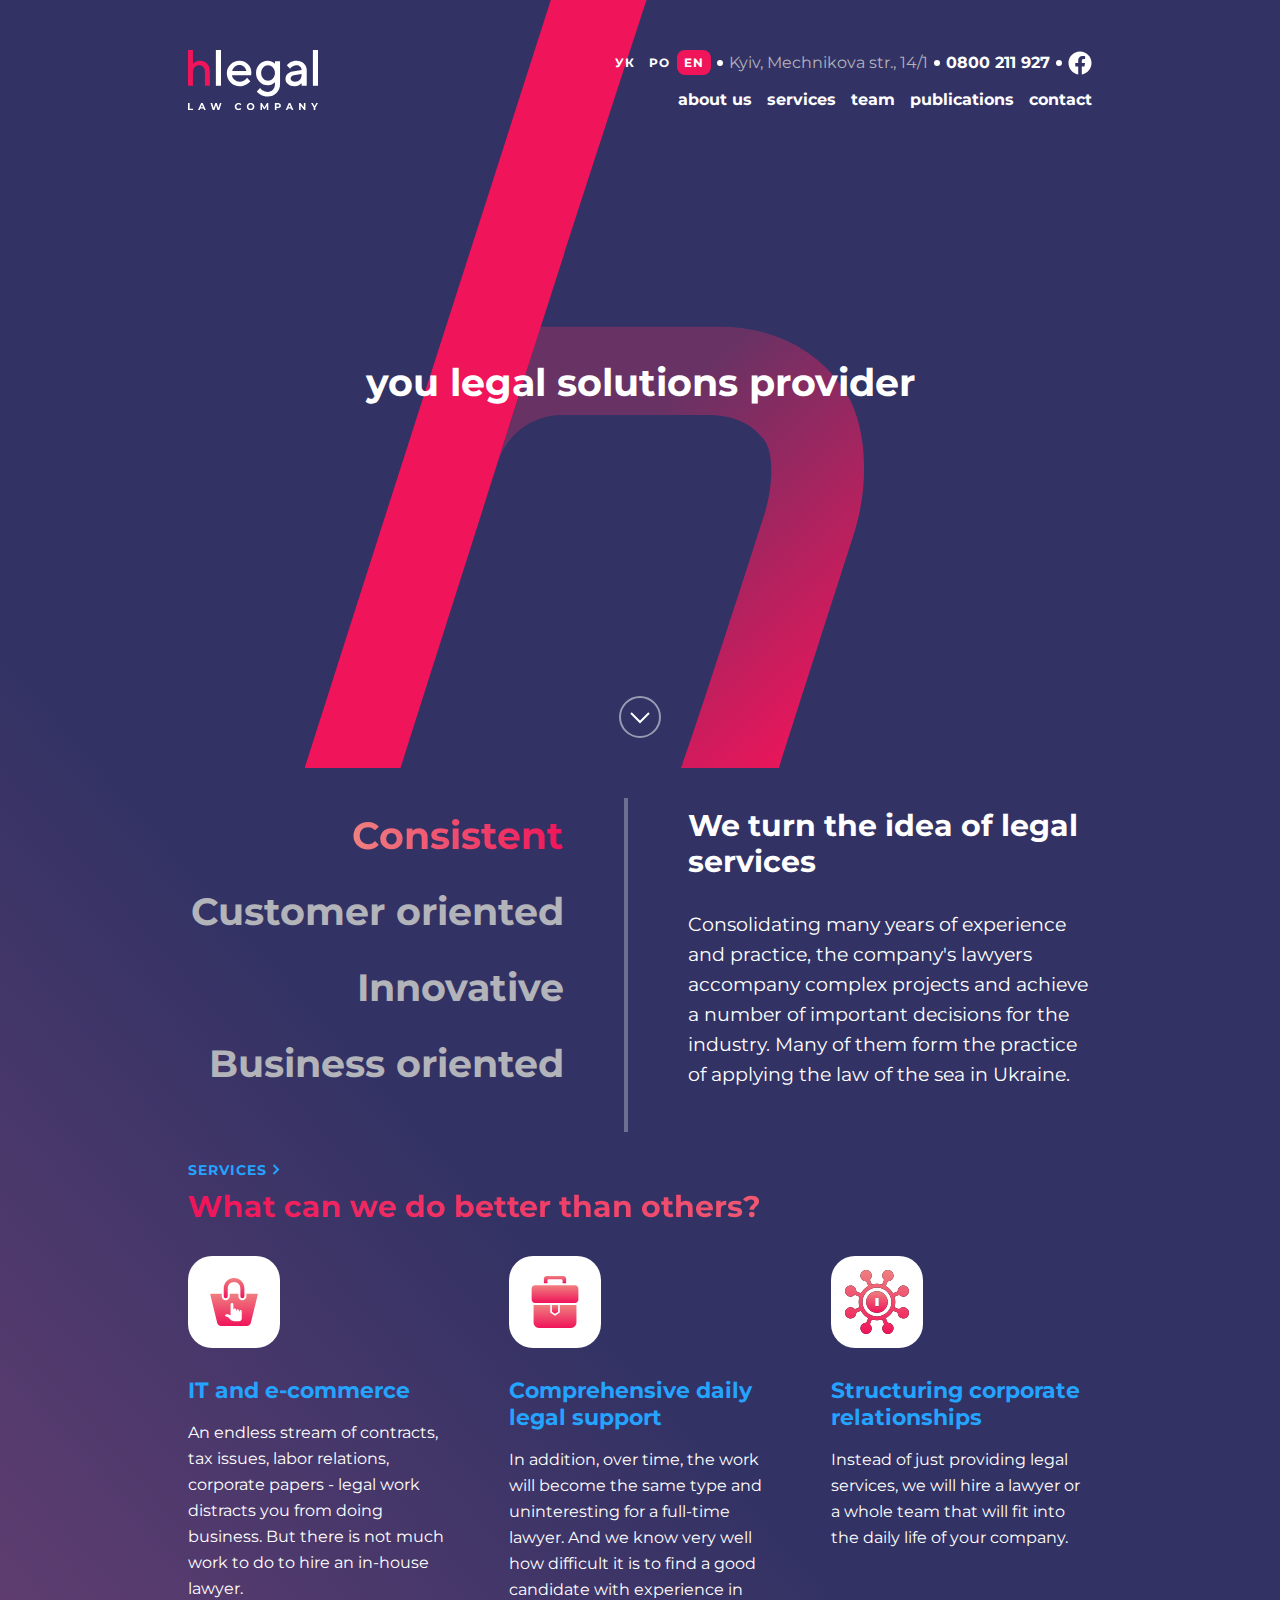
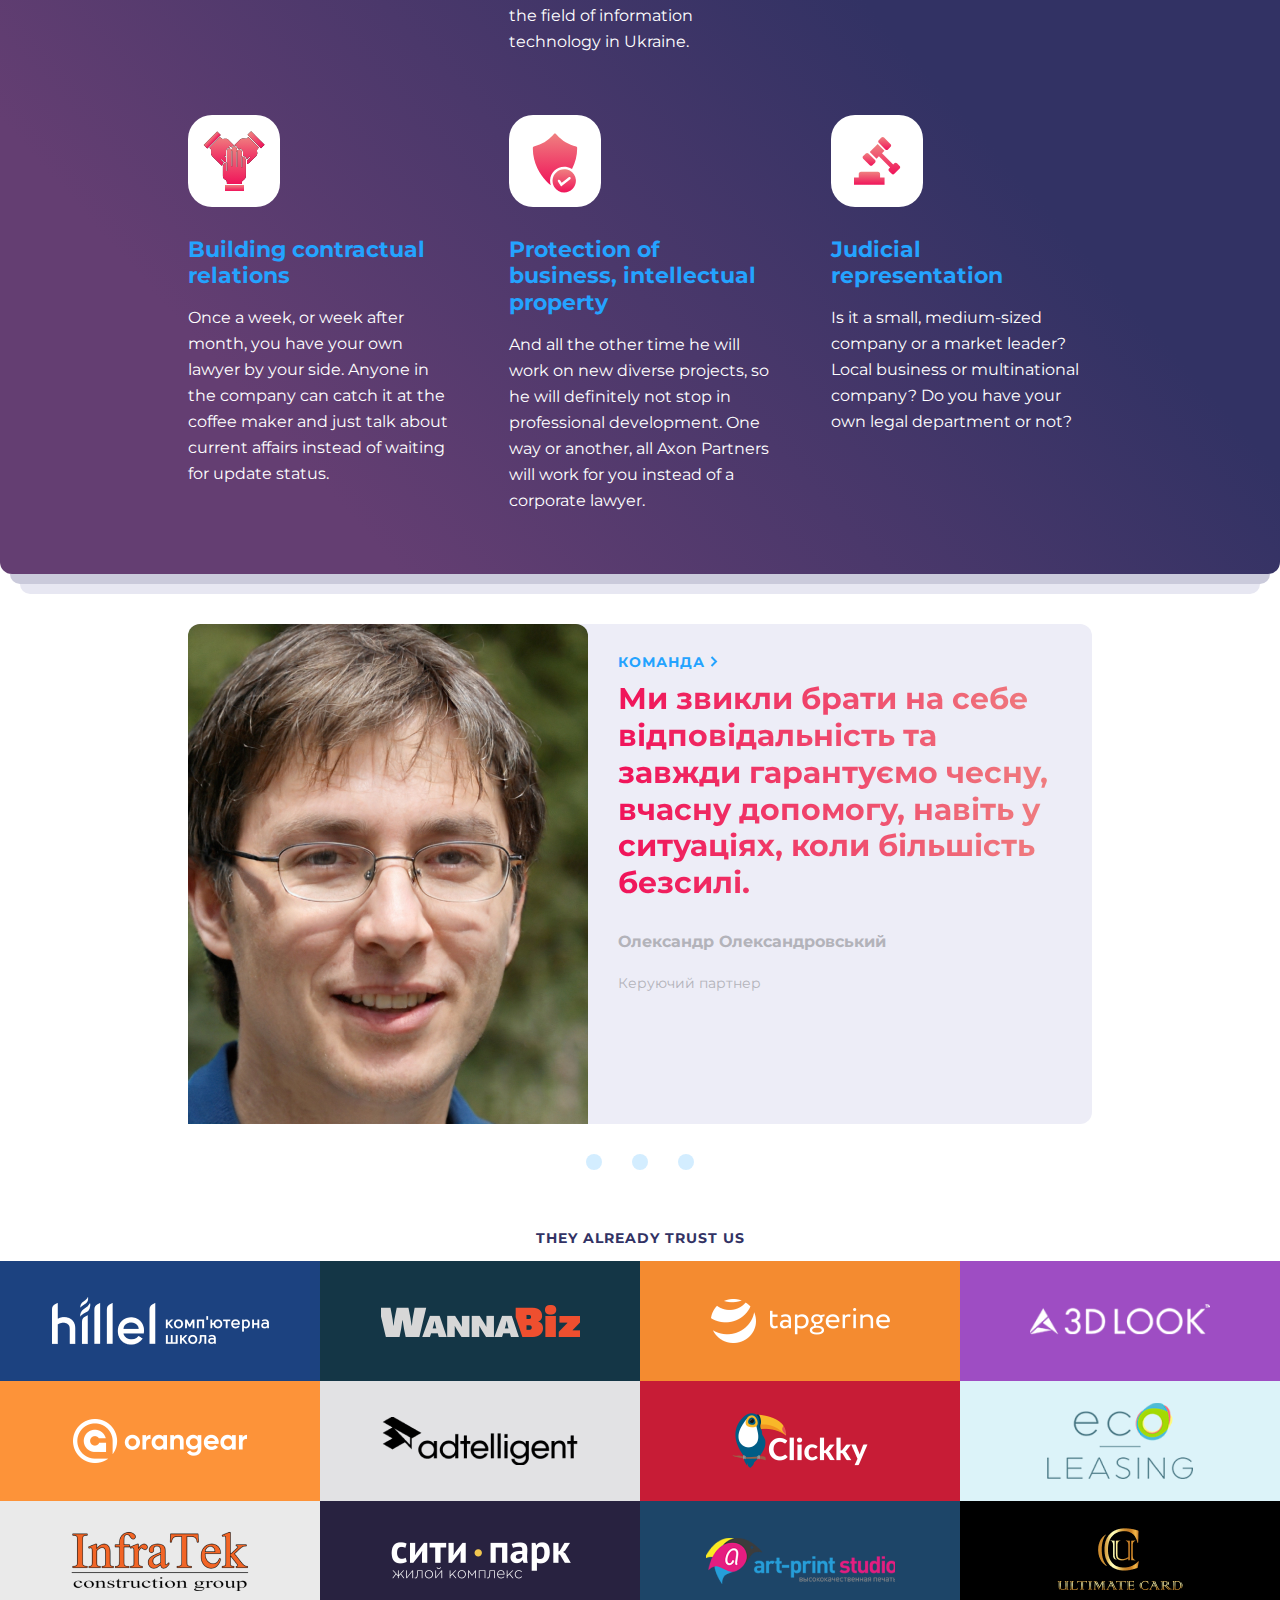
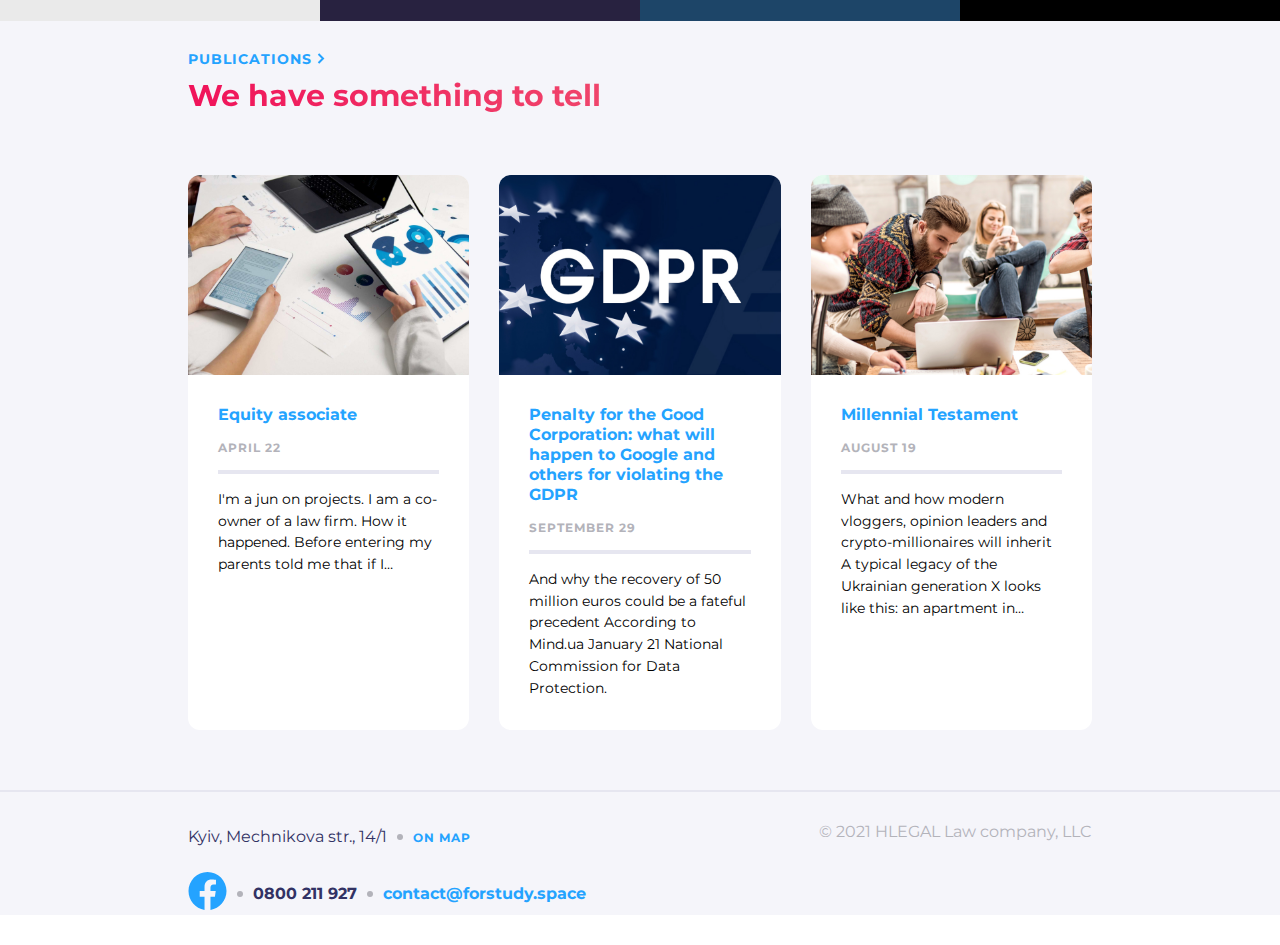
==== commit ce496c1c: "add, comment grid trick, fix services logos" ====
--- a/index.html
+++ b/index.html
@@ -23,7 +23,7 @@
         </a>
     </section>
     <section class="header__logo">
-        <a href="#" class="logo">
+        <a href="index.html" class="logo">
             <img src="img/logo_light.svg" alt="logo">
         </a>
     </section>
@@ -35,16 +35,16 @@
             </label>
             <ul class="header__services__nav__list">
                 <li><a href="#">about us</a></li>
-                <li><a href="#">services</a></li>
+                <li><a href="pages/services.html">services</a></li>
                 <li><a href="#">team</a></li>
-                <li><a href="#">publications</a></li>
+                <li><a href="pages/publications.html">publications</a></li>
                 <li><a href="#">contact</a></li>
             </ul>
         </nav>
     </section>
 </header>
 <main>
-    <div class="background">
+    <div class="background-with-offer">
         <section class="center offer">
             <h1>you legal solutions provider</h1>
             <button class="offer__button">
@@ -70,38 +70,38 @@
             </article>
         </section>
         <section class="center services">
-            <a href="#" class="link-with-arrow">Services<svg width="8" height="11" viewBox="0 0 8 11" fill="none" xmlns="http://www.w3.org/2000/svg">
+            <div class="link-with-arrow"><a href="pages/services.html">Services<svg width="8" height="11" viewBox="0 0 8 11" fill="none" xmlns="http://www.w3.org/2000/svg">
                 <path d="M1.5 1L6 5.5L1.5 10" stroke="#24A3FF" stroke-width="2"/>
-            </svg></a>
+            </svg></a></div>
             <h2 class="header-red-gradient">What can we do better than others?</h2>
             <article class="services__cards">
                 <div class="services__cards__card">
-                    <div class="services__cards__card__icon"><img src="../img/ecommerce.svg" alt="ecommerce"></div>
+                    <div class="services__cards__card__icon"><img src="img/ecommerce.svg" alt="ecommerce"></div>
                     <a href="#" class="services__cards__card__h">IT and e-commerce</a>
                     <p class="services__cards__card__desc">An endless stream of contracts, tax issues, labor relations, corporate papers - legal work distracts you from doing business. But there is not much work to do to hire an in-house lawyer.</p>
                 </div>
                 <div class="services__cards__card">
-                    <div class="services__cards__card__icon"><img src="../img/support.svg" alt="support"></div>
+                    <div class="services__cards__card__icon"><img src="img/support.svg" alt="support"></div>
                     <a href="#" class="services__cards__card__h">Comprehensive daily legal support</a>
                     <p class="services__cards__card__desc">In addition, over time, the work will become the same type and uninteresting for a full-time lawyer. And we know very well how difficult it is to find a good candidate with experience in the field of information technology in Ukraine.</p>
                 </div>
                 <div class="services__cards__card">
-                    <div class="services__cards__card__icon"><img src="../img/corporate.svg" alt="corporate"></div>
+                    <div class="services__cards__card__icon"><img src="img/corporate.svg" alt="corporate"></div>
                     <a href="#" class="services__cards__card__h">Structuring corporate relationships</a>
                     <p class="services__cards__card__desc">Instead of just providing legal services, we will hire a lawyer or a whole team that will fit into the daily life of your company.</p>
                 </div>
                 <div class="services__cards__card">
-                    <div class="services__cards__card__icon"><img src="../img/trust.svg" alt="trust"></div>
+                    <div class="services__cards__card__icon"><img src="img/trust.svg" alt="trust"></div>
                     <a href="#" class="services__cards__card__h">Building contractual relations</a>
                     <p class="services__cards__card__desc">Once a week, or week after month, you have your own lawyer by your side. Anyone in the company can catch it at the coffee maker and just talk about current affairs instead of waiting for update status.</p>
                 </div>
                 <div class="services__cards__card">
-                    <div class="services__cards__card__icon"><img src="../img/protection.svg" alt="protection"></div>
+                    <div class="services__cards__card__icon"><img src="img/protection.svg" alt="protection"></div>
                     <a href="#" class="services__cards__card__h">Protection of business, intellectual property</a>
                     <p class="services__cards__card__desc">And all the other time he will work on new diverse projects, so he will definitely not stop in professional development. One way or another, all Axon Partners will work for you instead of a corporate lawyer.</p>
                 </div>
                 <div class="services__cards__card">
-                    <div class="services__cards__card__icon"><img src="../img/court.svg" alt="court"></div>
+                    <div class="services__cards__card__icon"><img src="img/court.svg" alt="court"></div>
                     <a href="#" class="services__cards__card__h">Judicial representation</a>
                     <p class="services__cards__card__desc">Is it a small, medium-sized company or a market leader? Local business or multinational company? Do you have your own legal department or not?</p>
                 </div>
@@ -112,9 +112,9 @@
         <article class="team__member-card">
             <img src="../img/team_member.jpg" alt="team member">
             <div class="team__member-card__center">
-                <a href="#" class="link-with-arrow">команда<svg width="8" height="11" viewBox="0 0 8 11" fill="none" xmlns="http://www.w3.org/2000/svg">
+                <div class="link-with-arrow"><a href="#" class="link-with-arrow">команда<svg width="8" height="11" viewBox="0 0 8 11" fill="none" xmlns="http://www.w3.org/2000/svg">
                     <path d="M1.5 1L6 5.5L1.5 10" stroke="#24A3FF" stroke-width="2"/>
-                </svg></a>
+                </svg></a></div>
                 <h2 class="header-red-gradient">Ми звикли брати на себе відповідальність та завжди гарантуємо чесну, вчасну допомогу, навіть у ситуаціях, коли більшість безсилі.</h2>
                 <h4 class="team__member-card__name">Олександр Олександровський</h4>
                 <p class="team__member-card__desk">Керуючий партнер</p>
@@ -169,9 +169,9 @@
         </article>
     </section>
     <section class="center publications">
-        <a href="#" class="link-with-arrow">publications<svg width="8" height="11" viewBox="0 0 8 11" fill="none" xmlns="http://www.w3.org/2000/svg">
+        <div class="link-with-arrow"><a href="pages/publications.html" class="link-with-arrow">publications<svg width="8" height="11" viewBox="0 0 8 11" fill="none" xmlns="http://www.w3.org/2000/svg">
             <path d="M1.5 1L6 5.5L1.5 10" stroke="#24A3FF" stroke-width="2"/>
-        </svg></a>
+        </svg></a></div>
         <h2 class="header-red-gradient">We have something to tell</h2>
         <div class="publications-grid">
             <article class="publications__card">
--- a/css/style.css
+++ b/css/style.css
@@ -1 +1 @@
-:root{--main-darck-color: #323264;--accent-pink-color: #F0145A;--link-regular-color: #24A3FF;--link-hover-color: #0085FF;--link-active-color: #006CCF;--text-grey: #B3B3BA;--background-grey-light: #F5F5FA;--hover-light-text-color: rgba(255, 255, 255, 0.2);--text-red-gradient: linear-gradient(90.13deg, #F0145A 0.84%, #EF8080 99.96%);--text-red-reversed-gradient: linear-gradient(90.13deg, #EF8080 0.84%, #F0145A 99.96%);--background-gradient: linear-gradient(228.57deg, #323264 11.93%, #323264 57.17%, #643E72 87.46%)}@font-face{font-family:"Montserrat";src:url("../fonts/Montserrat/Montserrat-Regular.woff2");font-weight:400}@font-face{font-family:"Montserrat";src:url("../fonts/Montserrat/Montserrat-Bold.woff2");font-weight:700}html{scroll-behavior:smooth}body{font-family:"Montserrat",sans-serif}a{cursor:pointer;text-decoration:none;color:var(--link-regular-color)}a:hover{color:var(--link-hover-color)}a:active{color:var(--link-active-color)}.center{padding-left:calc(50vw - 157px);padding-right:calc(50vw - 157px)}main .background{color:#fff;display:block;position:relative;background:var(--background-gradient);border-radius:0 0 12px 12px}main .background:before,main .background:after{content:"";display:block;position:absolute;border-radius:0 0 12px 12px;width:100%;z-index:-1;height:10px;transform:translateX(-50%);left:50%}main .background:before{bottom:-10px;background-color:#cacadb;width:calc(100% - 20px)}main .background:after{bottom:-20px;background-color:#e7e7f2;width:calc(100% - 40px)}img{display:block;max-width:100%}.logo{box-sizing:border-box}.logo:hover svg>path{fill:var(--accent-pink-color)}.link-with-arrow{font:700 14px/1.2 "Montserrat",sans-serif;text-transform:uppercase;letter-spacing:1px}.link-with-arrow svg{margin:0 5px}.header-red-gradient{margin:10px 0 30px 0;font:700 30px/1.23 "Montserrat",sans-serif;background:var(--text-red-gradient);-webkit-background-clip:text;-webkit-text-fill-color:rgba(0,0,0,0)}.visually-hidden{position:absolute;width:1px;height:1px;margin:-1px;border:0;padding:0;white-space:nowrap;clip-path:inset(100%);clip:rect(0 0 0 0);overflow:hidden}.header{color:#fff;position:absolute;width:100%;box-sizing:border-box;z-index:10;display:grid;grid-template-columns:1fr 1fr}.header__top-section{padding:10px calc(50vw - 187px);grid-column:1/-1;display:flex;align-items:center;justify-content:space-between;background-blend-mode:overlay;background:rgba(255,255,255,.2)}.header__top-section .language-switch{display:flex;align-items:center}.header__top-section .language-switch .button_lang{cursor:pointer;text-align:center;padding:5px 7px;margin:0;border-radius:8px;font:700 12px/1.25 "Montserrat",sans-serif;letter-spacing:1px}.header__top-section .language-switch .button_lang:hover{background:rgba(255,255,255,.2)}.header__top-section .language-switch .current_lang{background:var(--accent-pink-color)}.header__top-section .contact_phone{font:700 16px/1.25 "Montserrat",sans-serif;color:#fff;text-decoration:none;display:flex;align-items:center}.header__top-section .map-link{display:none;margin:0;color:#b3b3ba;font:16px/1.25 "Montserrat",sans-serif}.header__top-section .facebook-logo{display:none;height:24px}.header__logo{padding:13px calc(50vw - 187px)}.header__logo .logo{display:block;max-width:70px;display:flex;flex-direction:row;align-items:center}.header__logo .logo::after{content:"services";font:20px/1.2 "Montserrat",sans-serif;color:#fff;padding:0 20px}.header__services{padding:13px calc(50vw - 187px)}.header__services__nav{display:flex;justify-content:end}.header__services__nav__list{flex-direction:column;position:fixed;margin:0;background-color:#fff;bottom:0;width:calc(100% - 8px);transform:translateX(-50%);left:50%;display:none;padding:64px 12px 12px;box-sizing:border-box;border-radius:12px 12px 0 0;list-style:none;gap:15px}.header__services__nav__list li{width:100%;background-color:var(--background-grey-light);text-align:center;font-weight:700;border-radius:12px;padding:7px 0}.header__services__nav__list li:hover>a{color:var(--accent-pink-color)}.header__services__nav__list li:active{background-color:#e6e6f0}.header__services__nav__toggler{width:32px;height:32px;border-radius:8px;display:block;position:relative;z-index:3}.header__services__nav__toggler span{width:18px;height:2px;background:#fff;display:block;position:absolute;left:50%;top:0;transform:translateX(-50%)}.header__services__nav__toggler span:nth-child(1){transform:translate(-50%, 10px)}.header__services__nav__toggler span:nth-child(2){top:50%}.header__services__nav__toggler span:nth-child(3){top:100%;transform:translate(-50%, -10px)}.header__services__nav__toggler:hover{background:var(--hover-light-text-color)}#nav-toggler:checked~.header__services__nav__list{display:flex}#nav-toggler:checked~.header__services__nav__toggler span{top:50%;left:50%;width:18px;background:#ec6f5d;transform:translate(-50%, -50%) rotate(225deg)}#nav-toggler:checked~.header__services__nav__toggler span:nth-child(2){transform:translate(-50%, -50%) rotate(-225deg)}.offer{display:flex;flex-direction:column;align-items:center;padding-top:230px;padding-bottom:30px;gap:160px;background-image:url("../img/symbol.svg");background-repeat:no-repeat;background-size:cover;background-position:center;position:relative}.offer h1{font:700 38px/1.22 "Montserrat",sans-serif;text-align:center;margin:0}.offer__button{cursor:pointer;width:42px;height:42px;background:rgba(0,0,0,0);border:2px solid rgba(255,255,255,.5);border-radius:50%}.offer__button a{display:flex;align-items:center;justify-content:center}.offer__button:hover{border-color:var(--accent-pink-color)}.offer__button:hover svg>path{stroke:var(--accent-pink-color)}.experience{margin:30px 0}.experience__scroll{padding-bottom:15px;border-bottom:4px solid rgba(255,255,255,.3)}.experience__scroll__scroll-menu{background:rgba(0,0,0,0);overflow:auto;white-space:nowrap;padding-bottom:15px}.experience__scroll__scroll-menu a{display:inline-block;color:#b3b3ba;text-align:center;font:700 30px/1.23 "Montserrat",sans-serif;margin-right:30px}.experience__scroll__scroll-menu__current-item{background:var(--text-red-reversed-gradient);-webkit-background-clip:text;-webkit-text-fill-color:rgba(0,0,0,0)}.experience__info{margin-top:30px}.experience__info__h{font:700 20px/1.2 "Montserrat",sans-serif;margin:0 0 30px}.experience__info__desc{font:400 19px/1.578 "Montserrat",sans-serif}.services{padding-bottom:60px}.services__cards{display:grid;gap:30px}.services__cards__card{display:flex;flex-direction:column}.services__cards__card__icon{width:92px;height:92px;background:#fff;border-radius:24px;display:flex;justify-content:center;align-items:center}.services__cards__card__h{font:700 22px/1.22 "Montserrat",sans-serif;margin:30px 0 15px 0}.services__cards__card__desc{font:400 16px/1.625 "Montserrat",sans-serif;margin:0}.team{margin:50px 0 60px}.team__member-card{background-color:#ededf7;border-radius:12px}.team__member-card__center{padding:30px}.team__member-card img{border-radius:12px 12px 0 0;object-fit:cover;object-position:center;width:100%;height:500px}.team__member-card__name{font:700 16px/1.25 "Montserrat",sans-serif;color:var(--text-grey)}.team__member-card__desk{font:400 14px/1.57 "Montserrat",sans-serif;color:var(--text-grey)}.team__slider-dots{display:flex;justify-content:center;position:relative;margin-top:30px;top:100%}.team__slider-dots__dot{display:block;margin:0 15px;width:16px;height:16px;background:rgba(36,163,255,.2);border-radius:100px}.team__slider-dots__dot:hover{background:var(--link-active-color)}.clients__h{color:var(--main-darck-color);font:700 14px/1.2 "Montserrat",sans-serif;text-transform:uppercase;letter-spacing:1px;text-align:center}.clients__block{display:grid;flex-wrap:wrap;gap:0}.clients__block__item{display:flex;justify-content:center;align-items:center;height:120px;width:100%}.clients__block>:nth-child(n+6):nth-last-child(-n+6){display:none}.clients__block>:nth-child(1){background-color:#1c4280}.clients__block>:nth-child(2){background-color:#143646}.clients__block>:nth-child(3){background-color:#f48b30}.clients__block>:nth-child(4){background-color:#9e4dc3}.clients__block>:nth-child(5){background-color:#fd9339}.clients__block>:nth-child(6){background-color:#e2e2e4}.clients__block>:nth-child(7){background-color:#c71c36}.clients__block>:nth-child(8){background-color:#dcf3f9}.clients__block>:nth-child(9){background-color:#eaeaea}.clients__block>:nth-child(10){background-color:#282240}.clients__block>:nth-child(11){background-color:#1d4568}.clients__block>:nth-child(12){background-color:#000}.publications{background-color:var(--background-grey-light);padding-top:30px;padding-bottom:30px}.publications__card{color:#000;border-radius:12px;background-color:#fff;margin:30px 0}.publications__card img{border-radius:12px 12px 0 0}.publications__card__info{padding:30px}.publications__card__info__a{font:700 16px/1.25 "Montserrat",sans-serif;margin:0}.publications__card__info__data{font:700 12px/1.25 "Montserrat",sans-serif;color:#b3b3ba;letter-spacing:1px;text-transform:uppercase;padding:15px 0;margin:0;border-bottom:4px solid #e6e6f0}.publications__card__info__desc{font:400 14px/1.57 "Montserrat",sans-serif;margin:15px 0 0}.footer{background-color:var(--background-grey-light);color:var(--main-darck-color);border-top:2px solid #e6e6f0;font:16px/1.25 "Montserrat",sans-serif}.footer section{display:flex;flex-direction:column;justify-content:center;align-items:center}.footer .map{margin-top:30px;margin-bottom:20px;gap:10px}.footer .map .map-desc{margin:0;font:16px/1.25 "Montserrat",sans-serif}.footer .map .map-link{font:700 12px/1.25 "Montserrat",sans-serif;letter-spacing:1px;text-transform:uppercase}.footer .contacts{gap:10px}.footer .contacts .phone-link{font-weight:700;color:var(--main-darck-color)}.footer .contacts .mail-link{font-weight:700}.footer .contacts .mail-link:hover{color:var(--accent-pink-color)}.footer .llc{text-align:center;color:var(--text-grey);margin:0;padding:30px 0}@media screen and (min-width: 650px){.center,.header{padding-left:calc(50vw - 325px);padding-right:calc(50vw - 325px)}.header{display:grid;grid-template-columns:1fr;grid-template-rows:auto;gap:30px}.header__top-section{justify-content:left;align-items:center;background-color:rgba(0,0,0,0);padding:50px 0 0}.header .language-switch::after,.header .contact_phone::before,.header .contact_phone::after{content:"";display:inline-block;width:6px;height:6px;background:#fff;margin:auto 6px;border-radius:100px}.header .map-link{display:block}.header .facebook-logo{display:block}.header__logo{padding:0}.header__logo .logo{display:block;max-width:100%}.header__logo .logo::after{content:none}.header__services{flex-direction:column;margin:0;padding:0}.header__services__nav{flex-direction:column;gap:30px}.header__services__nav .p-services{display:none}.header__services__nav__toggler{display:none}.header__services__nav__list{position:relative;background-color:rgba(0,0,0,0);flex-direction:row;width:100%;bottom:auto;height:fit-content;display:flex;padding:0;gap:15px}.header__services__nav__list li{width:auto;background-color:rgba(0,0,0,0);padding:0}.header__services__nav__list li a{font:700 16px/1.25 "Montserrat",sans-serif;color:#fff}.header__services__nav__list li:active{background-color:rgba(0,0,0,0)}.offer{padding-top:490px;gap:417px}.experience__scroll{padding-bottom:45px}.experience__info{margin-top:60px}.experience__info__h{font-size:30px}.services__cards{grid-template-columns:1fr 1fr}.clients__block{grid-template-columns:1fr 1fr 1fr}.clients__block>:nth-child(n+6):nth-last-child(-n+6){display:flex}.publications .publications-grid{display:grid;grid-template-columns:1fr 1fr;gap:30px}.publications .publications-grid :nth-child(3){grid-column:1/-1}.footer{display:grid;grid-template-columns:1fr 1fr;margin-bottom:30px}.footer section{flex-direction:row;justify-content:left}.footer .map{order:-1;gap:0}.footer .map .map-desc{display:flex;align-items:center}.footer .contacts{grid-column:1/-1;gap:0}.footer .contacts .phone-link{display:flex;align-items:center}.footer .llc{order:-1;text-align:end}.footer .llc p{margin:0}.footer .map-desc::after,.footer .phone-link::before,.footer .phone-link::after{content:"";display:inline-block;width:6px;height:6px;background:#b3b3ba;margin:auto 10px;border-radius:100px}}@media screen and (min-width: 904px){.center,.header{padding-left:calc(50vw - 452px);padding-right:calc(50vw - 452px)}.header{grid-template-columns:140px 1fr;grid-template-rows:1fr 1fr;gap:15px;padding-top:50px}.header__top-section{padding:0;margin:0 0 0 auto;grid-column:unset;grid-area:1/2/2/3}.header__logo{grid-area:1/1/3/2}.header__services{margin:0 0 0 auto;grid-area:2/2/3/3}.offer{background-size:contain;padding-top:360px;gap:290px}.experience{display:grid;grid-template-columns:375px 1fr}.experience__scroll{border-right:4px solid rgba(255,255,255,.3);border-bottom:none;padding:0}.experience__scroll__scroll-menu{padding:15px 60px 15px 0;white-space:unset;text-align:end}.experience__scroll__scroll-menu a{margin:0 0 30px auto}.experience__info{margin:10px 0 10px 60px}.experience__info__desc{margin:0}.services__cards{grid-template-columns:1fr 1fr 1fr}.team__member-card{display:grid;grid-template-columns:400px 1fr}.clients__block{grid-template-columns:1fr 1fr 1fr 1fr}.publications .publications-grid{grid-template-columns:1fr 1fr 1fr}.publications .publications-grid :nth-child(3){grid-column:unset}}/*# sourceMappingURL=style.css.map */
+:root{--main-darck-color: #323264;--accent-pink-color: #F0145A;--link-regular-color: #24A3FF;--link-hover-color: #0085FF;--link-active-color: #006CCF;--background-grey-light: #F5F5FA;--text-grey: #B3B3BA;--separator-grey: #E6E6F0;--hover-light-text-color: rgba(255, 255, 255, 0.2);--text-red-gradient: linear-gradient(90.13deg, #F0145A 0.84%, #EF8080 99.96%);--text-red-reversed-gradient: linear-gradient(90.13deg, #EF8080 0.84%, #F0145A 99.96%);--background-gradient: linear-gradient(228.57deg, #323264 11.93%, #323264 57.17%, #643E72 87.46%)}@font-face{font-family:"Montserrat";src:url("../fonts/Montserrat/Montserrat-Regular.woff2");font-weight:400}@font-face{font-family:"Montserrat";src:url("../fonts/Montserrat/Montserrat-Bold.woff2");font-weight:700}html{scroll-behavior:smooth}body{font-family:"Montserrat",sans-serif}a{cursor:pointer;text-decoration:none;color:var(--link-regular-color)}a:hover{color:var(--link-hover-color)}a:active{color:var(--link-active-color)}.center{padding-left:calc(50vw - 157px);padding-right:calc(50vw - 157px)}main .background-with-offer{color:#fff;display:block;position:relative;background:var(--background-gradient);border-radius:0 0 12px 12px}main .background-with-offer:before,main .background-with-offer:after{content:"";display:block;position:absolute;border-radius:0 0 12px 12px;width:100%;z-index:-1;height:10px;transform:translateX(-50%);left:50%}main .background-with-offer:before{bottom:-10px;background-color:#cacadb;width:calc(100% - 20px)}main .background-with-offer:after{bottom:-20px;background-color:#e7e7f2;width:calc(100% - 40px)}main .background-usual{padding-top:132px}img{display:block;max-width:100%}.logo{box-sizing:border-box}.logo:hover svg>path{fill:var(--accent-pink-color)}.link-with-arrow{font:700 14px/1.2 "Montserrat",sans-serif;text-transform:uppercase;letter-spacing:1px;margin-bottom:10px}.link-with-arrow svg{margin:0 5px}.link-with-arrow:hover{color:var(--accent-pink-color)}.link-with-arrow:hover svg>path{stroke:var(--accent-pink-color)}.header-red-gradient{margin:0 0 30px 0;font:700 30px/1.23 "Montserrat",sans-serif;background:var(--text-red-gradient);-webkit-background-clip:text;-webkit-text-fill-color:rgba(0,0,0,0)}.visually-hidden{position:absolute;width:1px;height:1px;margin:-1px;border:0;padding:0;white-space:nowrap;clip-path:inset(100%);clip:rect(0 0 0 0);overflow:hidden}.header{color:#fff;position:absolute;width:100%;box-sizing:border-box;z-index:10;display:grid;grid-template-columns:1fr 1fr}.header__top-section{padding:10px calc(50vw - 187px);grid-column:1/-1;display:flex;align-items:center;justify-content:space-between;background-blend-mode:overlay;background:rgba(255,255,255,.2)}.header__top-section .language-switch{display:flex;align-items:center}.header__top-section .language-switch .button_lang{cursor:pointer;text-align:center;padding:5px 7px;margin:0;border-radius:8px;font:700 12px/1.25 "Montserrat",sans-serif;letter-spacing:1px}.header__top-section .language-switch .button_lang:active{background:rgba(255,255,255,.2)}.header__top-section .language-switch .current_lang{color:#fff;background:var(--accent-pink-color)}.header__top-section .contact_phone{font:700 16px/1.25 "Montserrat",sans-serif;color:#fff;text-decoration:none;display:flex;align-items:center}.header__top-section .map-link{display:none;margin:0;color:#b3b3ba;font:16px/1.25 "Montserrat",sans-serif}.header__top-section .facebook-logo{display:none;height:24px}.header__logo{padding:13px calc(50vw - 187px)}.header__logo .logo{max-width:70px;display:flex;flex-direction:row;align-items:center}.header__logo .logo::after{content:"services";font:20px/1.2 "Montserrat",sans-serif;color:#fff;padding:0 20px}.header__services{padding:13px calc(50vw - 187px)}.header__services__nav{display:flex;justify-content:end}.header__services__nav__list{flex-direction:column;position:fixed;margin:0;background-color:#fff;bottom:0;width:calc(100% - 8px);transform:translateX(-50%);left:50%;display:none;padding:64px 12px 12px;box-sizing:border-box;border-radius:12px 12px 0 0;list-style:none;gap:15px}.header__services__nav__list li{width:100%;background-color:var(--background-grey-light);text-align:center;font-weight:700;border-radius:12px;padding:7px 0}.header__services__nav__list li:active{background-color:#e6e6f0}.header__services__nav__list li .current-page-link{color:var(--accent-pink-color)}.header__services__nav__toggler{width:32px;height:32px;border-radius:8px;display:block;position:relative;z-index:3}.header__services__nav__toggler span{width:18px;height:2px;background:#fff;display:block;position:absolute;left:50%;top:0;transform:translateX(-50%)}.header__services__nav__toggler span:nth-child(1){transform:translate(-50%, 10px)}.header__services__nav__toggler span:nth-child(2){top:50%}.header__services__nav__toggler span:nth-child(3){top:100%;transform:translate(-50%, -10px)}.header__services__nav__toggler:hover{background:var(--hover-light-text-color)}#nav-toggler:checked~.header__services__nav__list{display:flex}#nav-toggler:checked~.header__services__nav__toggler span{top:50%;left:50%;width:18px;background:#ec6f5d;transform:translate(-50%, -50%) rotate(225deg)}#nav-toggler:checked~.header__services__nav__toggler span:nth-child(2){transform:translate(-50%, -50%) rotate(-225deg)}.header-light{color:var(--text-grey)}.header-light .contact_phone{color:var(--text-grey)}.header-light .header__logo{display:flex;align-items:self-start;flex-direction:row}.header-light .header__logo p{margin:0;color:var(--main-darck-color);display:flex;align-items:center}.header-light .header__logo p:before{content:url("../img/slash.svg");display:block;height:26px;padding:0 4px 0}.header-light .header__services__nav a{color:var(--link-regular-color)}.header-light .header__services__nav .header__services__nav__toggler span{background:var(--main-darck-color)}.offer{display:flex;flex-direction:column;align-items:center;padding-top:230px;padding-bottom:30px;gap:160px;background-image:url("../img/symbol.svg");background-repeat:no-repeat;background-size:cover;background-position:center;position:relative}.offer h1{font:700 38px/1.22 "Montserrat",sans-serif;text-align:center;margin:0}.offer__button{cursor:pointer;width:42px;height:42px;background:rgba(0,0,0,0);border:2px solid rgba(255,255,255,.5);border-radius:50%}.offer__button a{display:flex;align-items:center;justify-content:center}.offer__button:hover{border-color:var(--accent-pink-color)}.offer__button:hover svg>path{stroke:var(--accent-pink-color)}.experience{margin:30px 0}.experience__scroll{padding-bottom:15px;border-bottom:4px solid rgba(255,255,255,.3)}.experience__scroll__scroll-menu{background:rgba(0,0,0,0);overflow:auto;white-space:nowrap;padding-bottom:15px}.experience__scroll__scroll-menu a{display:inline-block;color:#b3b3ba;text-align:center;font:700 30px/1.23 "Montserrat",sans-serif;margin-right:30px}.experience__scroll__scroll-menu__current-item{background:var(--text-red-reversed-gradient);-webkit-background-clip:text;-webkit-text-fill-color:rgba(0,0,0,0)}.experience__info{margin-top:30px}.experience__info__h{font:700 20px/1.2 "Montserrat",sans-serif;margin:0 0 30px}.experience__info__desc{font:400 19px/1.578 "Montserrat",sans-serif}.services{padding-bottom:60px}.services__cards{display:grid;gap:30px}.services__cards__card{display:flex;flex-direction:column}.services__cards__card__icon{width:92px;height:92px;background:#fff;border-radius:24px;display:flex;justify-content:center;align-items:center}.services__cards__card__h{font:700 22px/1.22 "Montserrat",sans-serif;margin:30px 0 15px 0}.services__cards__card__desc{font:400 16px/1.625 "Montserrat",sans-serif;margin:0}.team{margin-top:50px}.team__member-card{background-color:#ededf7;border-radius:12px}.team__member-card__center{padding:30px}.team__member-card img{border-radius:12px 12px 0 0;object-fit:cover;object-position:center;width:100%;height:500px}.team__member-card__name{font:700 16px/1.25 "Montserrat",sans-serif;color:var(--text-grey)}.team__member-card__desk{font:400 14px/1.57 "Montserrat",sans-serif;color:var(--text-grey)}.team__slider-dots{display:flex;justify-content:center;position:relative;margin-top:30px;top:100%}.team__slider-dots__dot{display:block;margin:0 15px;width:16px;height:16px;background:rgba(36,163,255,.2);border-radius:100px}.team__slider-dots__dot:hover{background:var(--link-active-color)}.clients{margin-top:60px}.clients__h{color:var(--main-darck-color);font:700 14px/1.2 "Montserrat",sans-serif;text-transform:uppercase;letter-spacing:1px;text-align:center}.clients__block{display:grid;flex-wrap:wrap;gap:0}.clients__block__item{display:flex;justify-content:center;align-items:center;height:120px;width:100%}.clients__block>:nth-child(n+6):nth-last-child(-n+6){display:none}.clients__block>:nth-child(1){background-color:#1c4280}.clients__block>:nth-child(2){background-color:#143646}.clients__block>:nth-child(3){background-color:#f48b30}.clients__block>:nth-child(4){background-color:#9e4dc3}.clients__block>:nth-child(5){background-color:#fd9339}.clients__block>:nth-child(6){background-color:#e2e2e4}.clients__block>:nth-child(7){background-color:#c71c36}.clients__block>:nth-child(8){background-color:#dcf3f9}.clients__block>:nth-child(9){background-color:#eaeaea}.clients__block>:nth-child(10){background-color:#282240}.clients__block>:nth-child(11){background-color:#1d4568}.clients__block>:nth-child(12){background-color:#000}.publications{background-color:var(--background-grey-light);padding-top:30px;padding-bottom:30px}.publications__card{color:#000;border-radius:12px;background-color:#fff;margin:30px 0}.publications__card img{border-radius:12px 12px 0 0;object-fit:cover;object-position:center;width:100%;height:200px}.publications__card__info{padding:30px}.publications__card__info__a{font:700 16px/1.25 "Montserrat",sans-serif;margin:0}.publications__card__info__data{font:700 12px/1.25 "Montserrat",sans-serif;color:#b3b3ba;letter-spacing:1px;text-transform:uppercase;padding:15px 0;margin:0;border-bottom:4px solid #e6e6f0}.publications__card__info__desc{font:400 14px/1.57 "Montserrat",sans-serif;margin:15px 0 0}.footer{background-color:var(--background-grey-light);color:var(--main-darck-color);border-top:2px solid #e6e6f0;font:16px/1.25 "Montserrat",sans-serif}.footer section{display:flex;flex-direction:column;justify-content:center;align-items:center}.footer .map{margin-top:30px;margin-bottom:20px;gap:10px}.footer .map .map-desc{margin:0;font:16px/1.25 "Montserrat",sans-serif}.footer .map .map-link{font:700 12px/1.25 "Montserrat",sans-serif;letter-spacing:1px;text-transform:uppercase}.footer .contacts{gap:10px}.footer .contacts .phone-link{font-weight:700;color:var(--main-darck-color)}.footer .contacts .mail-link{font-weight:700}.footer .contacts .mail-link:hover{color:var(--accent-pink-color)}.footer .llc{text-align:center;color:var(--text-grey);margin:0;padding:30px 0}.footer .llc p{margin:0}@media screen and (min-width: 650px){.center,.header{padding-left:calc(50vw - 325px);padding-right:calc(50vw - 325px)}main .background-usual{padding-top:280px}.header{display:grid;grid-template-columns:1fr;grid-template-rows:auto;gap:30px}.header__top-section{justify-content:left;align-items:center;background-color:rgba(0,0,0,0);padding:50px 0 0}.header .language-switch::after,.header .contact_phone::before,.header .contact_phone::after{content:"";display:inline-block;width:6px;height:6px;background:#fff;margin:auto 6px;border-radius:100px}.header .map-link{display:block}.header .facebook-logo{display:block}.header__logo{padding:0}.header__logo .logo{display:block;max-width:100%}.header__logo .logo::after{content:none}.header__services{flex-direction:column;margin:0;padding:0}.header__services__nav{flex-direction:column;gap:30px}.header__services__nav .p-services{display:none}.header__services__nav__toggler{display:none}.header__services__nav__list{position:relative;background-color:rgba(0,0,0,0);flex-direction:row;width:100%;bottom:auto;height:fit-content;display:flex;padding:0;gap:15px}.header__services__nav__list li{width:auto;background-color:rgba(0,0,0,0);padding:0}.header__services__nav__list li a{font:700 16px/1.25 "Montserrat",sans-serif;color:#fff;padding-bottom:3px}.header__services__nav__list li a:hover{color:#fff;border-bottom:2px solid #fff}.header__services__nav__list li a:active{color:var(--accent-pink-color);border-bottom:2px solid var(--accent-pink-color)}.header__services__nav__list li:active{background-color:rgba(0,0,0,0)}.header__services__nav__list li .current-page-link{border-bottom:2px solid var(--accent-pink-color)}.header-light .language-switch::after,.header-light .contact_phone::before,.header-light .contact_phone::after{background:var(--separator-grey)}.header-light .header__services__nav a{color:var(--link-regular-color)}.offer{padding-top:490px;gap:417px}.experience__scroll{padding-bottom:45px}.experience__scroll a{font:700 38px/1.21 "Montserrat",sans-serif}.experience__info{margin-top:60px}.experience__info__h{font-size:30px}.services__cards{grid-template-columns:1fr 1fr;gap:60px}.clients__block{grid-template-columns:1fr 1fr 1fr}.clients__block>:nth-child(n+6):nth-last-child(-n+6){display:flex}.publications .publications-grid{display:grid;grid-template-columns:1fr 1fr;gap:30px}.publications .publications-grid :nth-child(3){grid-column:1/-1}.footer{display:grid}.footer section{flex-direction:row;justify-content:center}.footer .map{gap:0}.footer .map .map-desc{display:flex;align-items:center}.footer .contacts{gap:0}.footer .contacts .phone-link{display:flex;align-items:center}.footer .map-desc::after,.footer .phone-link::before,.footer .phone-link::after{content:"";display:inline-block;width:6px;height:6px;background:#b3b3ba;margin:auto 10px;border-radius:100px}}@media screen and (min-width: 904px){.center,.header{padding-left:calc(50vw - 452px);padding-right:calc(50vw - 452px)}main .background-usual{padding-top:176px}.header{grid-template-columns:140px 1fr;grid-template-rows:1fr 1fr;gap:15px;padding-top:50px}.header__top-section{padding:0;margin:0 0 0 auto;grid-column:unset;grid-area:1/2/2/3}.header__logo{grid-area:1/1/3/2}.header__services{margin:0 0 0 auto;grid-area:2/2/3/3}.offer{background-size:contain;padding-top:360px;gap:290px}.experience{display:grid;grid-template-columns:440px 1fr}.experience__scroll{border-right:4px solid rgba(255,255,255,.3);border-bottom:none;padding:0}.experience__scroll__scroll-menu{padding:15px 60px 15px 0;white-space:unset;text-align:end}.experience__scroll__scroll-menu a{margin:0 0 30px auto}.experience__info{margin:10px 0 10px 60px}.experience__info__desc{margin:0}.services__cards{grid-template-columns:1fr 1fr 1fr}.team__member-card{display:grid;grid-template-columns:400px 1fr}.clients__block{grid-template-columns:1fr 1fr 1fr 1fr}.publications .publications-grid{grid-template-columns:1fr 1fr 1fr}.publications .publications-grid :nth-child(3){grid-column:unset}.footer{grid-template-columns:1fr 1fr;margin-bottom:30px}.footer section{justify-content:left}.footer .map{order:-1}.footer .contacts{grid-column:1/-1}.footer .llc{order:-1;text-align:end}}@media screen and (min-width: 1320px){.center,.header{padding-left:calc(50vw - 660px);padding-right:calc(50vw - 660px)}.offer{background-size:contain;padding-top:375px;gap:305px}.experience{max-width:1080px;align-items:center;margin:30px auto}.team__member-card img{max-height:344px}}@media screen and (min-width: 1600px){.center,.header{padding-left:calc(50vw - 800px);padding-right:calc(50vw - 800px)}.offer{padding-top:477px;gap:405px}.experience{max-width:1360px;align-items:center;margin:30px auto}.clients{max-width:1720px;align-items:center;margin:60px auto 0}.clients__block{border-radius:12px;overflow:hidden}}/*# sourceMappingURL=style.css.map */
